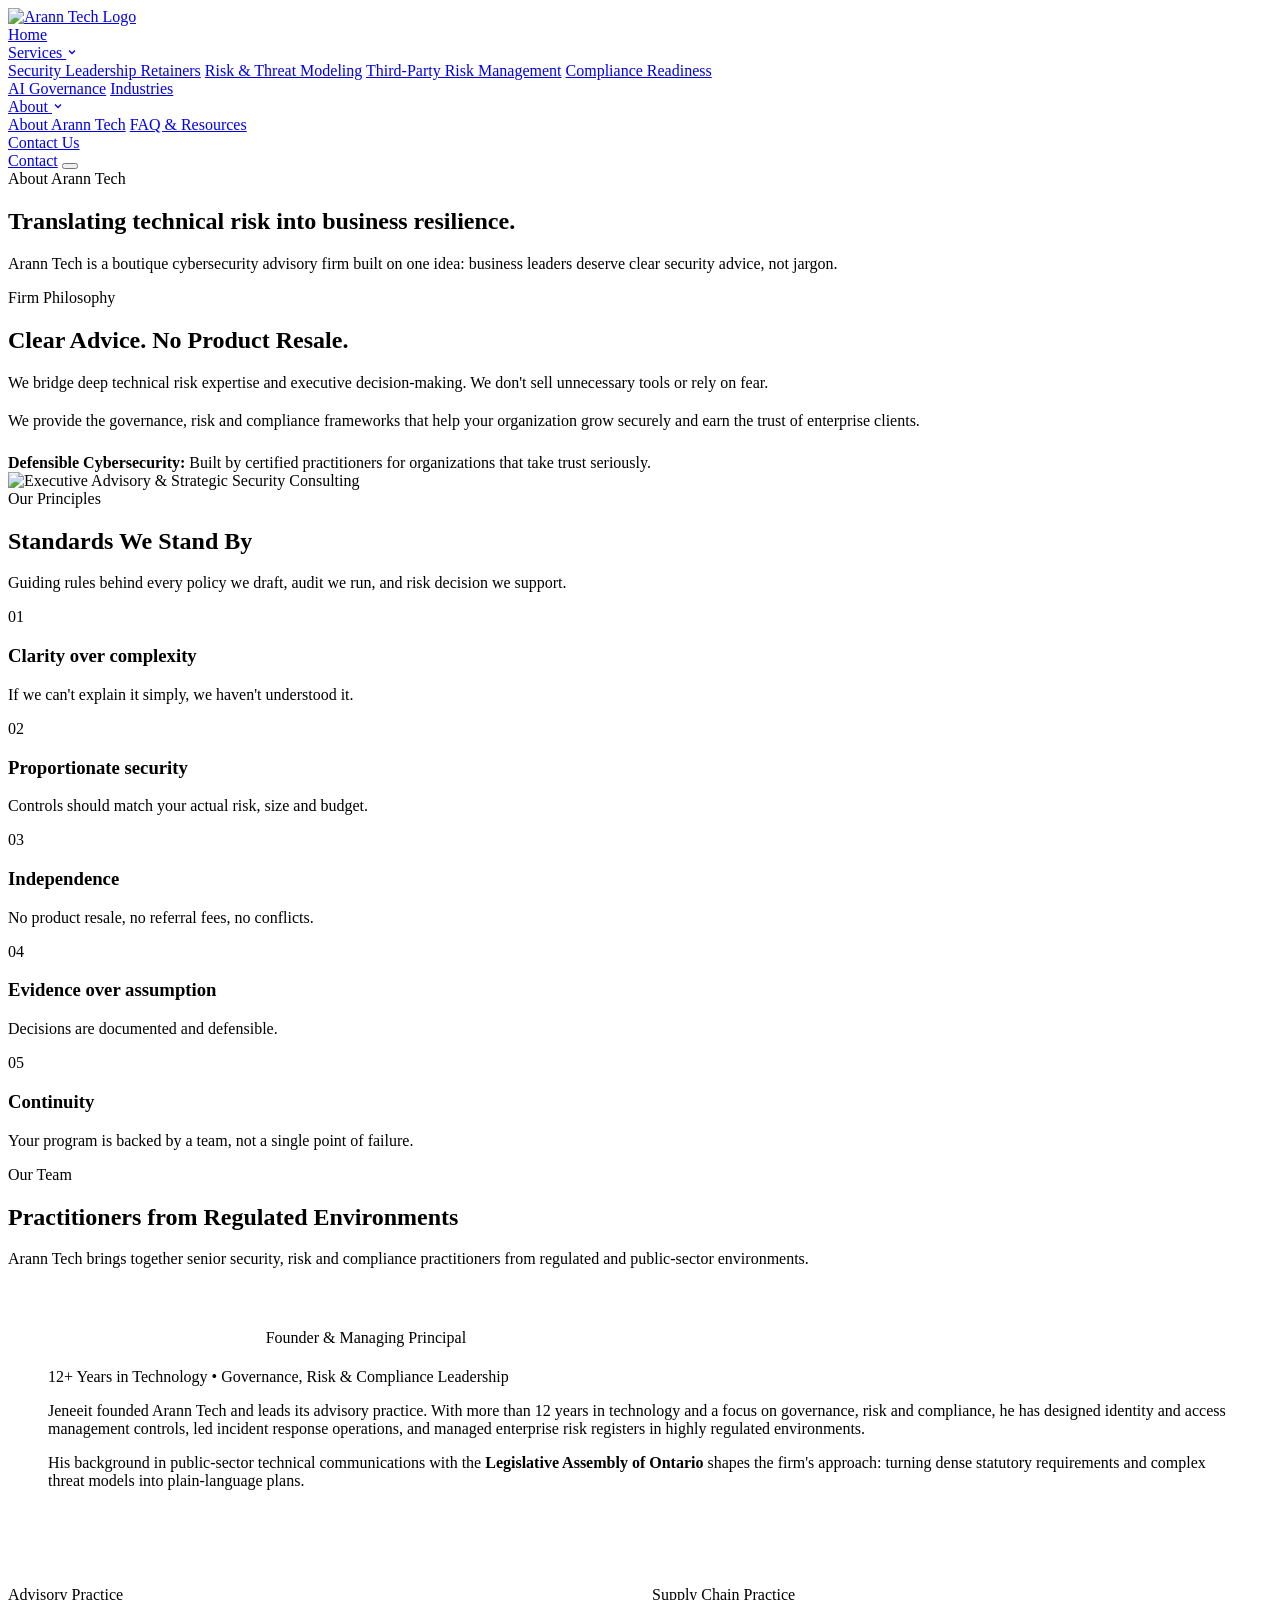
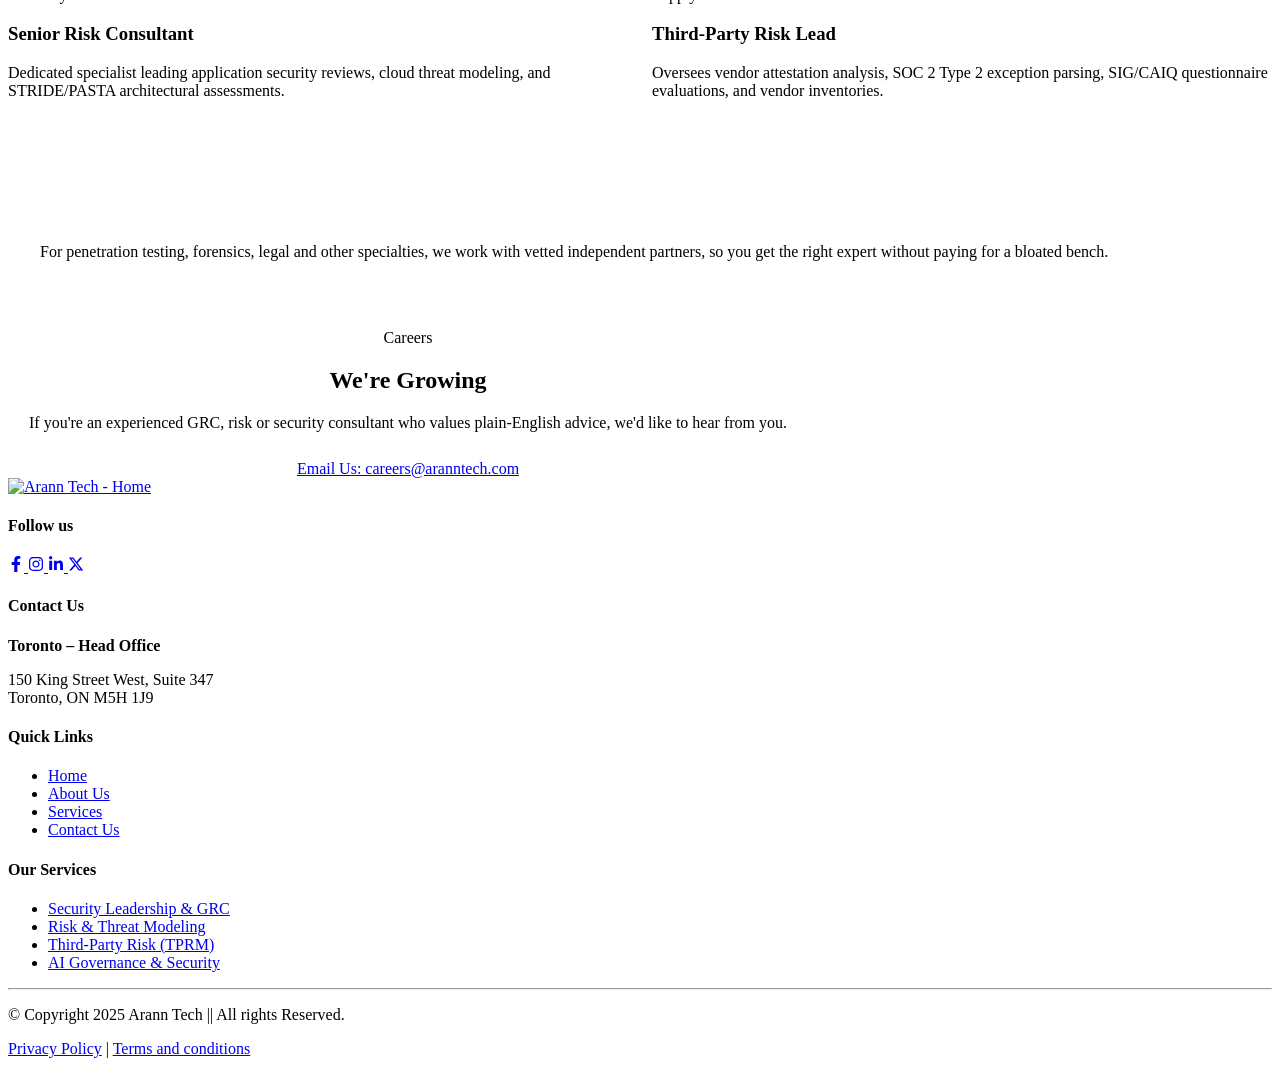
==== about.html @ fdf590a7 "new" ====
<!DOCTYPE html>
<html lang="en">
<head>
  <meta charset="UTF-8">
  <meta name="viewport" content="width=device-width, initial-scale=1.0">
  <title>About Arann Tech | Boutique Cybersecurity Advisory Firm in Ontario</title>
  <meta name="description" content="Translating technical risk into business resilience. Boutique cybersecurity advisory firm bridging deep technical risk expertise and executive decision-making.">
  <link rel="stylesheet" href="styles.css">
  <link rel="icon" type="image/png" href="assets/logo-head.png">
</head>
<body>

  <!-- Hero + Header Wrapper (home-bg.webp with seamless fade to white page body) -->
  <div class="hero-header-wrapper hero-about">
    <!-- Header Navigation (Original aranntech.com Authentic Styling) -->
    <!-- Header Navigation (Original aranntech.com Authentic Styling) -->
    <header class="site-header">
      <div class="container header-container">
        <a href="index.html" class="brand-logo" aria-label="Arann Tech Home">
          <img src="assets/logo-head.png" alt="Arann Tech Logo">
        </a>

        <!-- Navigation Menu with Original Authentic Style -->
        <nav class="nav-menu" id="navMenu">
          <a href="index.html" class="nav-link">Home</a>
          <div class="nav-item-dropdown">
            <a href="services.html" class="nav-link">
              Services
              <svg class="nav-chevron" width="12" height="12" viewBox="0 0 24 24" fill="none" stroke="currentColor" stroke-width="2.5"><polyline points="6 9 12 15 18 9"></polyline></svg>
            </a>
            <div class="dropdown-menu">
              <a href="services.html#retainers" class="dropdown-link">Security Leadership Retainers</a>
              <a href="services.html#threat-modeling" class="dropdown-link">Risk &amp; Threat Modeling</a>
              <a href="services.html#vendor-risk" class="dropdown-link">Third-Party Risk Management</a>
              <a href="services.html#compliance" class="dropdown-link">Compliance Readiness</a>
            </div>
          </div>
          <a href="ai-governance.html" class="nav-link">AI Governance</a>
          <a href="industries.html" class="nav-link">Industries</a>
          <div class="nav-item-dropdown">
            <a href="about.html" class="nav-link active">
              About
              <svg class="nav-chevron" width="12" height="12" viewBox="0 0 24 24" fill="none" stroke="currentColor" stroke-width="2.5"><polyline points="6 9 12 15 18 9"></polyline></svg>
            </a>
            <div class="dropdown-menu">
              <a href="about.html" class="dropdown-link">About Arann Tech</a>
              <a href="faq.html" class="dropdown-link">FAQ &amp; Resources</a>
            </div>
          </div>
          <a href="contact.html" class="nav-link nav-link-mobile-contact">Contact Us</a>
        </nav>

        <div class="header-actions">
          <a href="contact.html" class="btn btn-accent btn-sm header-cta-btn">Contact</a>
          <button class="mobile-toggle" id="mobileToggle" aria-label="Toggle navigation" aria-expanded="false">
            <span class="hamburger-bar bar-1"></span>
            <span class="hamburger-bar bar-2"></span>
            <span class="hamburger-bar bar-3"></span>
          </button>
        </div>
      </div>
    </header>

  <!-- Page Banner -->
  <section class="subpage-banner">
    <div class="container">
      <div class="hero-tag">About Arann Tech</div>
      <h1>Translating technical risk into business resilience.</h1>
      <p class="hero-lead">
        Arann Tech is a boutique cybersecurity advisory firm built on one idea: business leaders deserve clear security advice, not jargon.
      </p>
    </div>
  </section>
  </div>

  <!-- Mission Split with NEW IMAGE -->
  <section class="section">
    <div class="container">
      <div class="visual-split">
        <div>
          <div class="section-tag accent">Firm Philosophy</div>
          <h2>Clear Advice. No Product Resale.</h2>
          <p class="lead-text" style="margin-bottom: 20px;">
            We bridge deep technical risk expertise and executive decision-making. We don't sell unnecessary tools or rely on fear.
          </p>
          <p style="margin-bottom: 24px;">
            We provide the governance, risk and compliance frameworks that help your organization grow securely and earn the trust of enterprise clients.
          </p>

          <div class="highlight-box-navy">
            <strong>Defensible Cybersecurity:</strong> Built by certified practitioners for organizations that take trust seriously.
          </div>
        </div>

        <div class="visual-img-box">
          <img src="assets/about-advisory.jpg" alt="Executive Advisory & Strategic Security Consulting">
        </div>
      </div>
    </div>
  </section>

  <!-- Our Principles (from PDF) -->
  <section class="section section-alt">
    <div class="container">
      <div class="section-header">
        <div class="section-tag navy">Our Principles</div>
        <h2>Standards We Stand By</h2>
        <p class="lead-text">Guiding rules behind every policy we draft, audit we run, and risk decision we support.</p>
      </div>

      <div class="practice-grid">
        <div class="card-dark">
          <div class="pillar-num">01</div>
          <h3>Clarity over complexity</h3>
          <p>If we can't explain it simply, we haven't understood it.</p>
        </div>

        <div class="card-dark">
          <div class="pillar-num">02</div>
          <h3>Proportionate security</h3>
          <p>Controls should match your actual risk, size and budget.</p>
        </div>

        <div class="card-dark">
          <div class="pillar-num">03</div>
          <h3>Independence</h3>
          <p>No product resale, no referral fees, no conflicts.</p>
        </div>

        <div class="card-dark">
          <div class="pillar-num">04</div>
          <h3>Evidence over assumption</h3>
          <p>Decisions are documented and defensible.</p>
        </div>

        <div class="card-dark" style="grid-column: 1 / -1;">
          <div class="pillar-num">05</div>
          <h3>Continuity</h3>
          <p>Your program is backed by a team, not a single point of failure.</p>
        </div>
      </div>

 
    </div>
  </section>

  <!-- Our Team & Bench (from PDF) -->
  <section class="section">
    <div class="container">
      <div class="section-header">
        <div class="section-tag">Our Team</div>
        <h2>Practitioners from Regulated Environments</h2>
        <p class="lead-text">
          Arann Tech brings together senior security, risk and compliance practitioners from regulated and public-sector environments.
        </p>
      </div>

      <!-- Founder Profile Card -->
      <div class="card-dark accent-left" style="margin-bottom: 40px; padding: 40px;">
        <div style="display: flex; gap: 20px; align-items: center; margin-bottom: 12px; flex-wrap: wrap;">
          <h3 style="margin: 0; font-size: 1.55rem; color: #FFFFFF;">Jeneeit Jey, CISSP</h3>
          <span class="badge-tag accent">Founder &amp; Managing Principal</span>
        </div>
        <p style="color: var(--color-accent-pink); font-weight: 500; margin-bottom: 16px;">
          12+ Years in Technology &bull; Governance, Risk &amp; Compliance Leadership
        </p>
        <p style="margin-bottom: 16px;">
          Jeneeit founded Arann Tech and leads its advisory practice. With more than 12 years in technology and a focus on governance, risk and compliance, he has designed identity and access management controls, led incident response operations, and managed enterprise risk registers in highly regulated environments.
        </p>
        <p>
          His background in public-sector technical communications with the <strong>Legislative Assembly of Ontario</strong> shapes the firm's approach: turning dense statutory requirements and complex threat models into plain-language plans.
        </p>
      </div>

      <!-- Team Placeholders & Specialist Network (from PDF) -->
      <div style="display: grid; grid-template-columns: repeat(auto-fit, minmax(320px, 1fr)); gap: 24px; margin-bottom: 36px;">
        <div class="card-dark">
          <div class="section-tag" style="margin-bottom: 8px;">Advisory Practice</div>
          <h3>Senior Risk Consultant</h3>
          <p>Dedicated specialist leading application security reviews, cloud threat modeling, and STRIDE/PASTA architectural assessments.</p>
        </div>

        <div class="card-dark">
          <div class="section-tag" style="margin-bottom: 8px;">Supply Chain Practice</div>
          <h3>Third-Party Risk Lead</h3>
          <p>Oversees vendor attestation analysis, SOC 2 Type 2 exception parsing, SIG/CAIQ questionnaire evaluations, and vendor inventories.</p>
        </div>
      </div>

      <!-- Specialist Network Box (from PDF) -->
      <div class="card-dark" style="border: 1px dashed var(--color-accent); padding: 32px;">
        <h3 style="color: #FFFFFF; font-size: 1.25rem; margin-bottom: 10px;">Specialist network</h3>
        <p style="margin-bottom: 16px;">
          For penetration testing, forensics, legal and other specialties, we work with vetted independent partners, so you get the right expert without paying for a bloated bench.
        </p>
        <p style="font-size: 1.05rem; color: #FFFFFF; font-style: italic; border-left: 3px solid var(--color-accent); padding-left: 14px; margin: 0;">
          "Your security program shouldn't be a black box. It should help your business move forward."
        </p>
      </div>
    </div>
  </section>

  <!-- Careers (from PDF) -->
  <section class="section section-alt">
    <div class="container" style="text-align: center; max-width: 800px;">
      <div class="section-tag">Careers</div>
      <h2>We're Growing</h2>
      <p class="lead-text" style="margin-bottom: 28px;">
        If you're an experienced GRC, risk or security consultant who values plain-English advice, we'd like to hear from you.
      </p>
      <a href="mailto:careers@aranntech.com" class="btn btn-ghost btn-lg">
        <span>Email Us: careers@aranntech.com</span>
      </a>
    </div>
  </section>

      <!-- Global Footer (Authentic aranntech.com: #1E1E1E Dark Charcoal) -->
  <footer class="site-footer">
    <div class="container">
      <div class="footer-main-row">
        
        <!-- Col 1: Logo & Follow us with social icons -->
        <div class="footer-col-brand">
          <a href="index.html" class="footer-brand-logo">
            <img src="assets/logo-head.png" alt="Arann Tech - Home">
          </a>
          <div class="footer-follow-wrapper">
            <h4 class="footer-follow-heading">Follow us</h4>
            <div class="footer-social-icons">
              <a class="footer-social-btn" href="https://www.facebook.com/aranntech" target="_blank" rel="noopener noreferrer" aria-label="Facebook">
                <svg width="16" height="16" viewBox="0 0 320 512" fill="currentColor"><path d="M279.14 288l14.22-92.66h-88.91v-60.13c0-25.35 12.42-50.06 52.24-50.06h40.42V6.26S260.43 0 225.36 0c-73.22 0-121.08 44.38-121.08 124.72v70.62H22.89V288h81.39v224h100.17V288z"/></svg>
              </a>
              <a class="footer-social-btn btn-instagram" href="https://www.instagram.com/aranntech/" target="_blank" rel="noopener noreferrer" aria-label="Instagram">
                <svg width="16" height="16" viewBox="0 0 448 512" fill="currentColor"><path d="M224.1 141c-63.6 0-114.9 51.3-114.9 114.9s51.3 114.9 114.9 114.9S339 319.5 339 255.9 287.7 141 224.1 141zm0 189.6c-41.1 0-74.7-33.5-74.7-74.7s33.5-74.7 74.7-74.7 74.7 33.5 74.7 74.7-33.6 74.7-74.7 74.7zm146.4-194.3c0 14.9-12 26.8-26.8 26.8-14.9 0-26.8-12-26.8-26.8s12-26.8 26.8-26.8 26.8 12 26.8 26.8zm76.1 27.2c-1.7-35.9-9.9-67.7-36.2-93.9-26.2-26.2-58-34.4-93.9-36.2-37-2.1-147.9-2.1-184.9 0-35.8 1.7-67.6 9.9-93.9 36.1s-34.4 58-36.2 93.9c-2.1 37-2.1 147.9 0 184.9 1.7 35.9 9.9 67.7 36.2 93.9s58 34.4 93.9 36.2c37 2.1 147.9 2.1 184.9 0 35.9-1.7 67.7-9.9 93.9-36.2 26.2-26.2 34.4-58 36.2-93.9 2.1-37 2.1-147.8 0-184.8zM398.8 388c-7.8 19.6-22.9 34.7-42.6 42.6-29.5 11.7-99.5 9-132.1 9s-102.7 2.6-132.1-9c-19.6-7.8-34.7-22.9-42.6-42.6-11.7-29.5-9-99.5-9-132.1s-2.6-102.7 9-132.1c7.8-19.6 22.9-34.7 42.6-42.6 29.5-11.7 99.5-9 132.1-9s102.7-2.6 132.1 9c19.6 7.8 34.7 22.9 42.6 42.6 11.7 29.5 9 99.5 9 132.1s2.7 102.7-9 132.1z"/></svg>
              </a>
              <a class="footer-social-btn" href="http://linkedin.com/company/aranntech" target="_blank" rel="noopener noreferrer" aria-label="LinkedIn">
                <svg width="16" height="16" viewBox="0 0 448 512" fill="currentColor"><path d="M100.28 448H7.4V148.9h92.88zM53.79 108.1C24.09 108.1 0 83.5 0 53.8a53.79 53.79 0 0 1 107.58 0c0 29.7-24.1 54.3-53.79 54.3zM447.9 448h-92.68V302.4c0-34.7-.7-79.2-48.29-79.2-48.29 0-55.69 37.7-55.69 76.7V448h-92.78V148.9h89.08v40.8h1.3c12.4-23.5 42.69-48.3 87.88-48.3 94 0 111.28 61.9 111.28 142.3V448z"/></svg>
              </a>
              <a class="footer-social-btn" href="https://x.com/aranntech" target="_blank" rel="noopener noreferrer" aria-label="X (Twitter)">
                <svg width="16" height="16" viewBox="0 0 512 512" fill="currentColor"><path d="M389.2 48h70.6L305.6 224.2 487 464H345L233.7 318.6 106.5 464H35.8L200.7 275.5 26.8 48H172.4L272.9 180.9 389.2 48zM364.4 421.8h39.1L151.1 88h-42L364.4 421.8z"/></svg>
              </a>
            </div>
          </div>
        </div>

        <!-- Col 2: Contact Us (Office) -->
        <div class="footer-col-contact">
          <h4 class="footer-col-title">Contact Us</h4>
          <div class="footer-col-content">
            <p><strong>Toronto – Head Office</strong></p>
            <p>150 King Street West, Suite 347<br>Toronto, ON M5H 1J9</p>
            <!-- <p class="footer-office-phone" style="margin-top: 14px;">
              <strong>Phone</strong><br>
              <a href="tel:18772726601">1-877-272-6601</a>
            </p> -->
          </div>
        </div>

        <!-- Col 3: Quick Links -->
        <div class="footer-col-links">
          <h4 class="footer-col-title">Quick Links</h4>
          <ul class="footer-link-list">
            <li><a href="index.html">Home</a></li>
            <li><a href="about.html">About Us</a></li>
            <li><a href="services.html">Services</a></li>
            <li><a href="contact.html">Contact Us</a></li>
          </ul>
        </div>

        <!-- Col 4: Our Services -->
        <div class="footer-col-services">
          <h4 class="footer-col-title">Our Services</h4>
          <ul class="footer-link-list">
            <li><a href="services.html#retainers">Security Leadership &amp; GRC</a></li>
            <li><a href="services.html#threat-modeling">Risk &amp; Threat Modeling</a></li>
            <li><a href="services.html#vendor-risk">Third-Party Risk (TPRM)</a></li>
            <li><a href="ai-governance.html">AI Governance &amp; Security</a></li>
          </ul>
        </div>

      </div>

      <!-- Divider Line -->
      <hr class="footer-divider-line">

      <!-- Bottom Copyright & Legal Links -->
      <div class="footer-bottom-row">
        <div class="footer-copyright-text">
          <p>&copy; Copyright 2025 Arann Tech || All rights Reserved.</p>
        </div>
        <div class="footer-legal-links">
          <a href="contact.html">Privacy Policy</a>
          <span class="footer-legal-sep">|</span>
          <a href="contact.html">Terms and conditions</a>
        </div>
      </div>
    </div>
  </footer>

  <script src="script.js"></script>
</body>
</html>
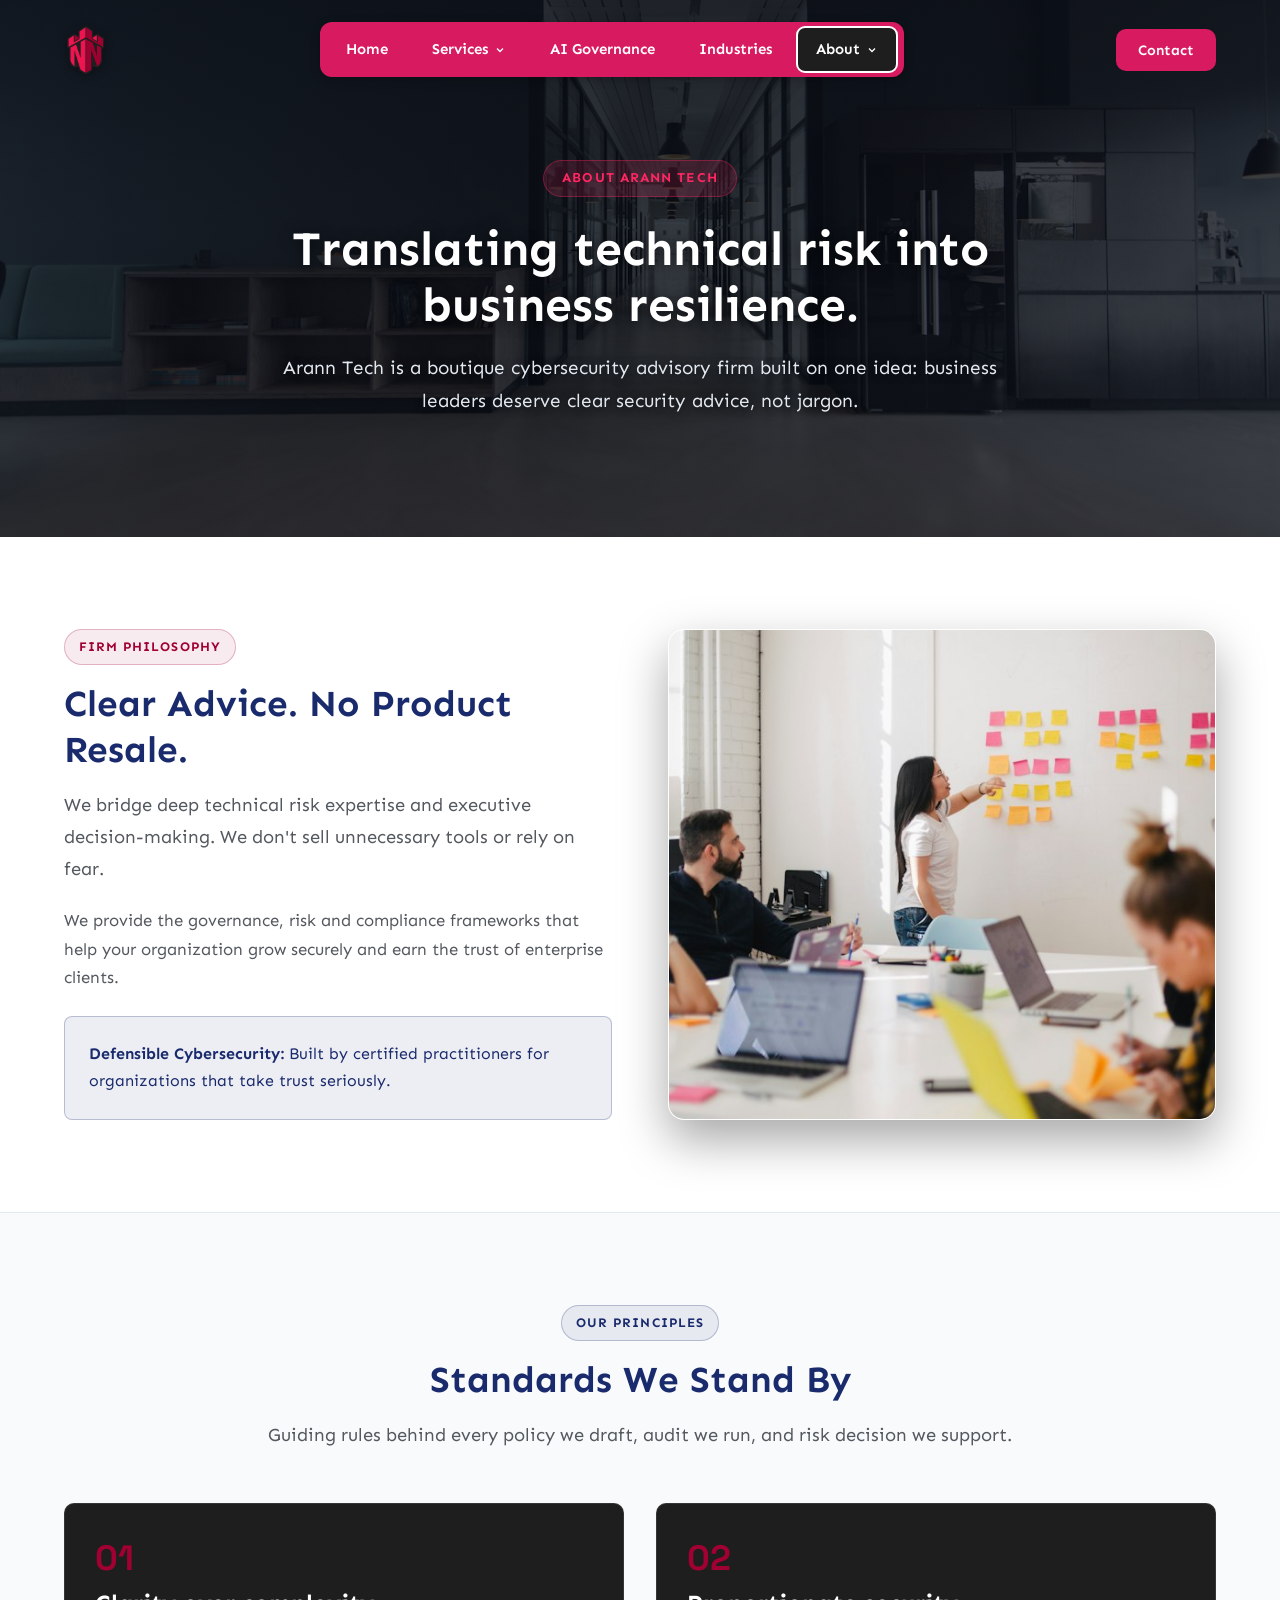
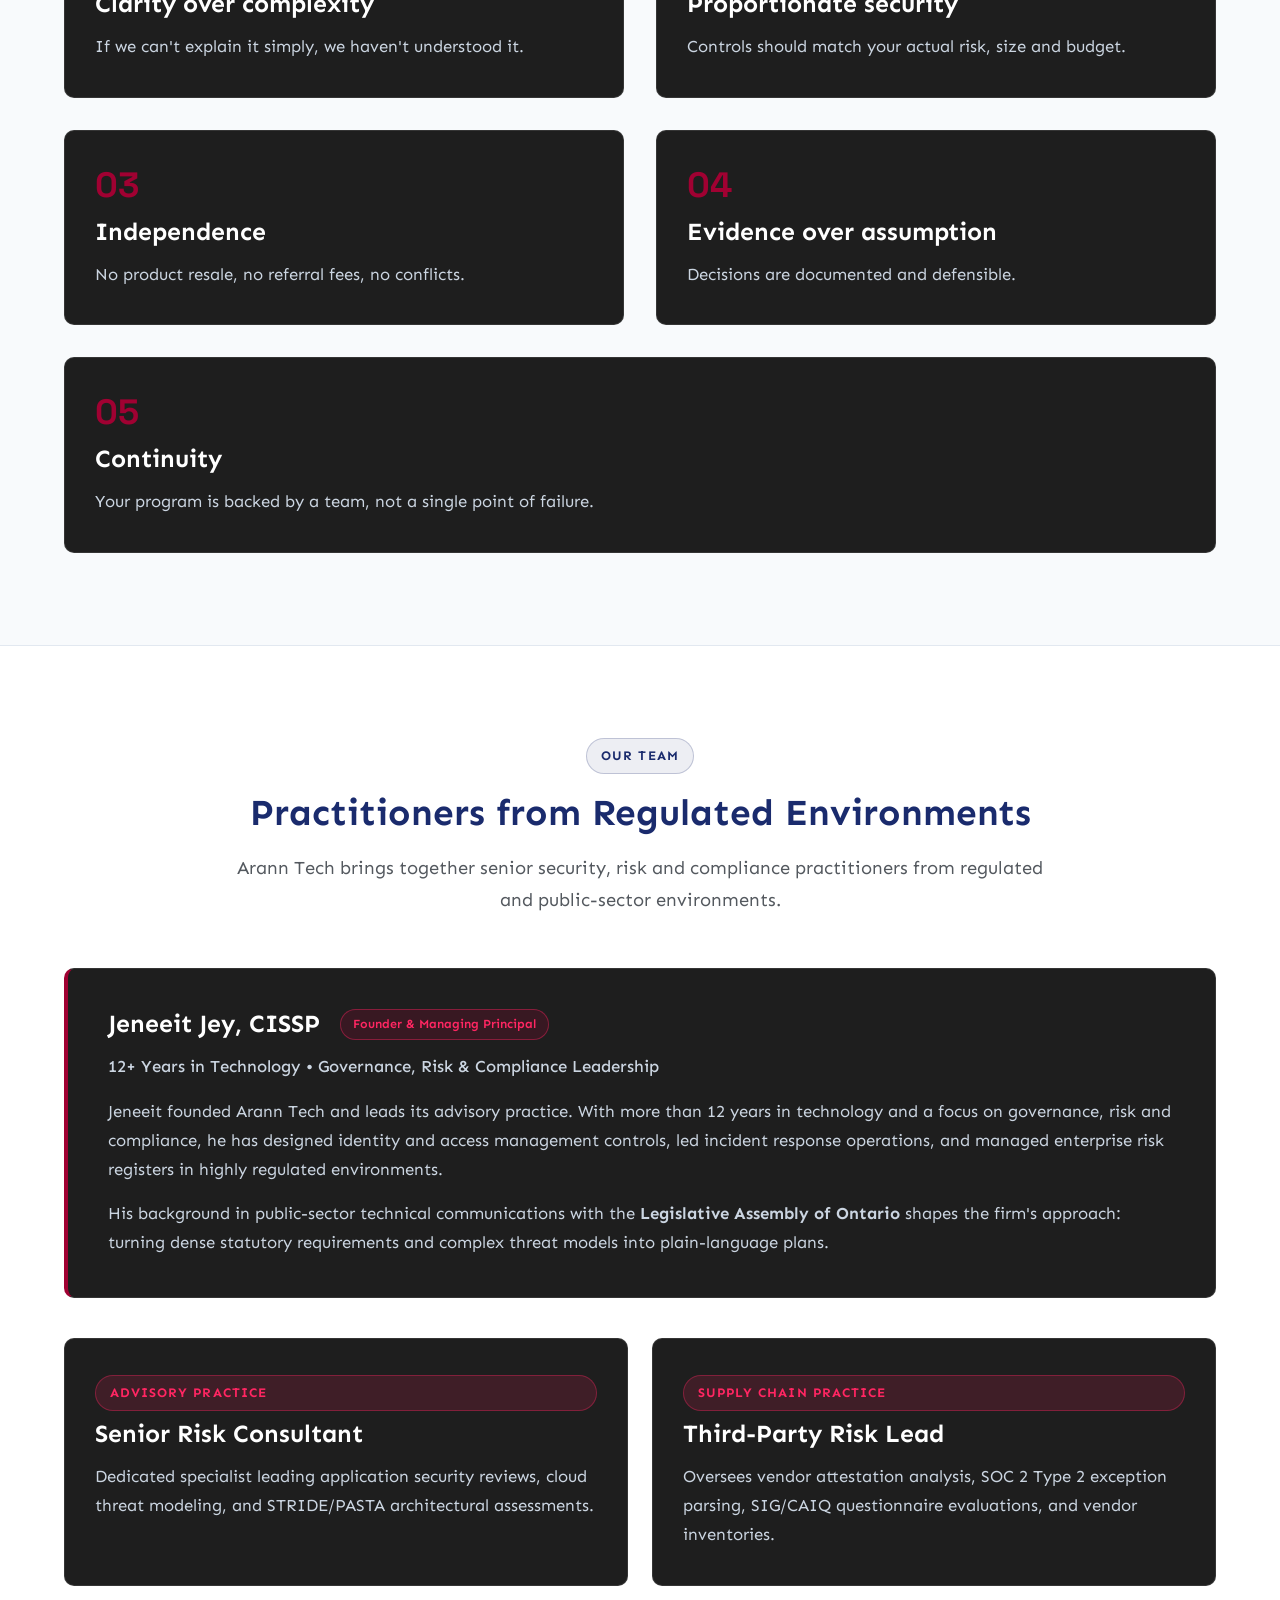
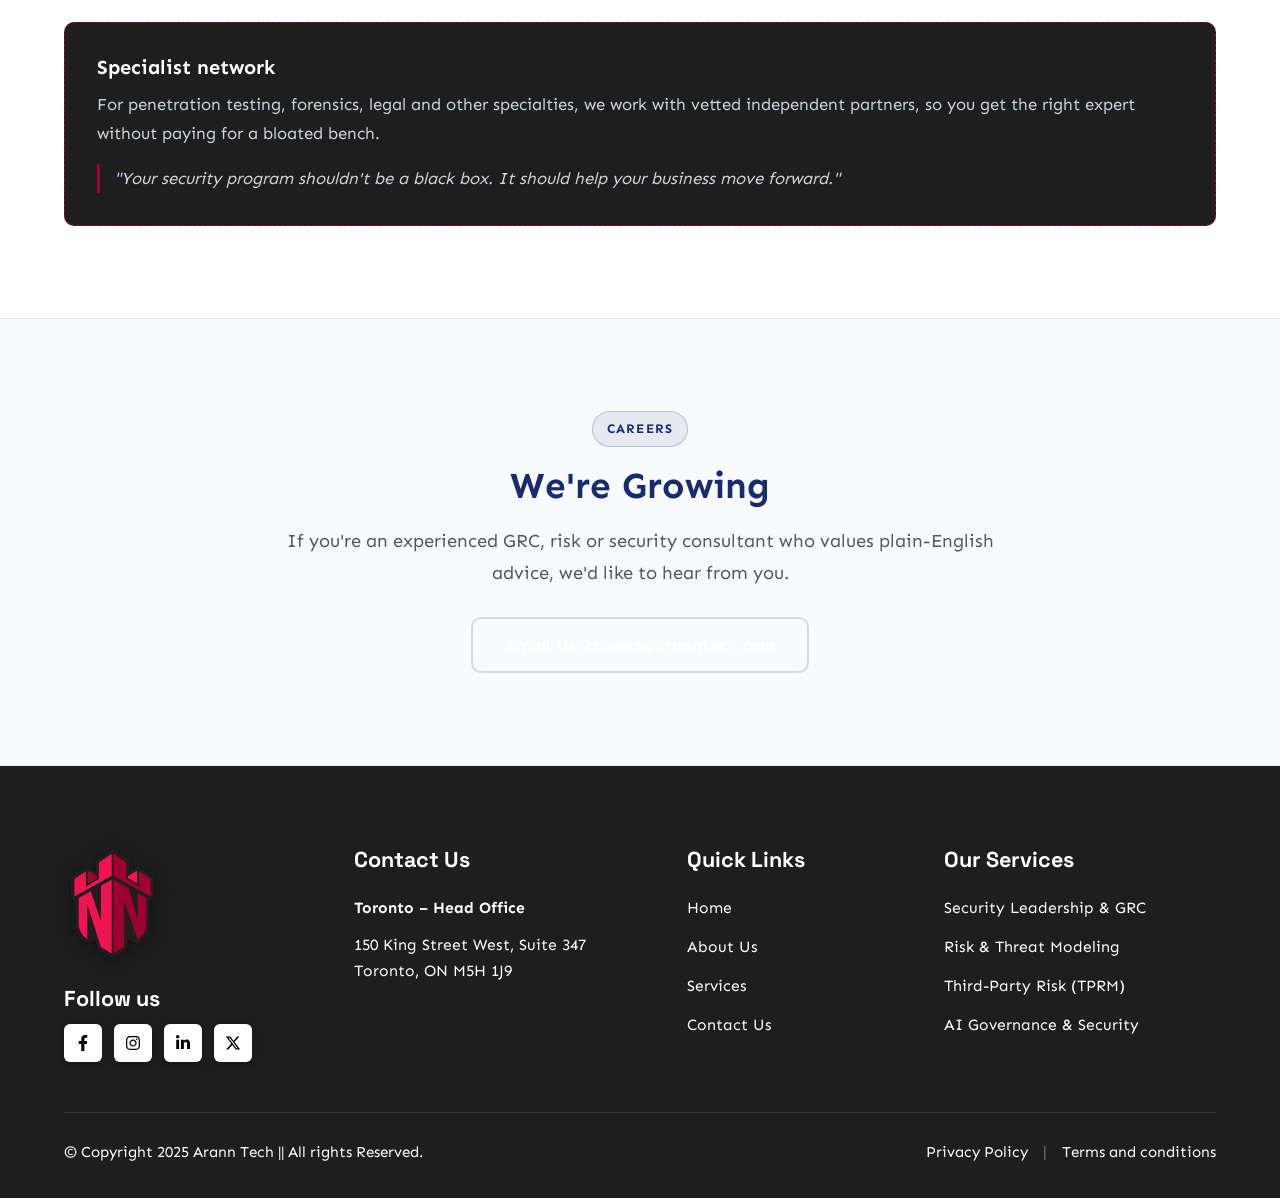
==== commit dd35ad37: "version 1" ====
--- a/about.html
+++ b/about.html
@@ -6,18 +6,18 @@
   <title>About Arann Tech | Boutique Cybersecurity Advisory Firm in Ontario</title>
   <meta name="description" content="Translating technical risk into business resilience. Boutique cybersecurity advisory firm bridging deep technical risk expertise and executive decision-making.">
   <link rel="stylesheet" href="styles.css">
-  <link rel="icon" type="image/png" href="assets/logo-head.png">
+  <link rel="icon" type="image/png" href="logo-head.png">
 </head>
 <body>
 
-  <!-- Hero + Header Wrapper (home-bg.webp with seamless fade to white page body) -->
+  <!-- Hero + Header Wrapper -->
   <div class="hero-header-wrapper hero-about">
     <!-- Header Navigation (Original aranntech.com Authentic Styling) -->
     <!-- Header Navigation (Original aranntech.com Authentic Styling) -->
     <header class="site-header">
       <div class="container header-container">
         <a href="index.html" class="brand-logo" aria-label="Arann Tech Home">
-          <img src="assets/logo-head.png" alt="Arann Tech Logo">
+          <img src="logo-head.png" alt="Arann Tech Logo">
         </a>
 
         <!-- Navigation Menu with Original Authentic Style -->
@@ -93,7 +93,7 @@
         </div>
 
         <div class="visual-img-box">
-          <img src="assets/about-advisory.jpg" alt="Executive Advisory & Strategic Security Consulting">
+          <img src="about-advisory.jpg" alt="Executive Advisory & Strategic Security Consulting">
         </div>
       </div>
     </div>
@@ -222,7 +222,7 @@
         <!-- Col 1: Logo & Follow us with social icons -->
         <div class="footer-col-brand">
           <a href="index.html" class="footer-brand-logo">
-            <img src="assets/logo-head.png" alt="Arann Tech - Home">
+            <img src="logo-head.png" alt="Arann Tech - Home">
           </a>
           <div class="footer-follow-wrapper">
             <h4 class="footer-follow-heading">Follow us</h4>
--- a/styles.css
+++ b/styles.css
@@ -0,0 +1,2151 @@
+/* ==========================================================================
+   ARANN TECH - Boutique Cybersecurity Advisory Firm
+   Exact Design Tokens from aranntech.com:
+   --font-family: 'Sen', sans-serif (Original Brand Font)
+   --bg: #FFFFFF (White Clean Surface) & #1E1E1E (Dark Charcoal Sections/Cards)
+   --title: #1A2B6D (Signature Navy Blue on light) & #FFFFFF (on dark)
+   --para: #54595F / #7A7A7A (on light) & #cbd5e1 / #FFFFFF (on dark)
+   --button: #A00132 (Crimson) with #FFFFFF text & 10px border-radius
+   --secondary-btn: transparent with #D9D9D9 / #1A2B6D border
+   --accent-pink: #FF2662 (Tag & Link Accent)
+   ========================================================================== */
+
+@import url('https://fonts.googleapis.com/css2?family=Sen:wght@400;500;600;700;800&family=Space+Grotesk:wght@500;600;700&display=swap');
+
+:root {
+  /* Font Family from aranntech.com */
+  --font-family: 'Sen', sans-serif;
+  --font-heading: 'Sen', sans-serif;
+  --font-body: 'Sen', sans-serif;
+
+  /* Exact Colors from aranntech.com */
+  --color-primary: #1A2B6D;          /* Signature Navy Blue on Light Surfaces */
+  --color-secondary: #54595F;        /* Secondary Muted Charcoal Body */
+  --color-text-light: #54595F;       /* Para Text on Light */
+  --color-text-muted: #7A7A7A;       /* Caption / Muted Text */
+  --color-text-dark: #cbd5e1;        /* Para Text on Dark */
+  --color-accent: #A00132;           /* Signature Crimson Button */
+  --color-accent-hover: #C0023E;     /* Hover Accent */
+  --color-accent-pink: #FF2662;      /* Tag & Link Highlight */
+  
+  /* Background Colors from aranntech.com */
+  --bg-page: #FFFFFF;                /* Clean White Page Background */
+  --bg-light-alt: #F8FAFC;           /* Off-White / Light Grey Section */
+  --bg-dark: #1E1E1E;                /* Dominant Dark Charcoal */
+  --bg-dark-card: #252525;           /* Card Dark Charcoal */
+  --bg-dark-surface: #141721;        /* Deep Cyber Surface */
+  
+  /* Borders */
+  --border-light: #E2E8F0;
+  --border-light-subtle: #F1F5F9;
+  --border-dark: rgba(255, 255, 255, 0.1);
+  --border-btn-ghost: #D9D9D9;
+  
+  /* Dimensions & Radii */
+  --container-max-width: 1200px;
+  --header-height: 84px;
+  --radius-btn: 10px;                /* Exact aranntech.com button radius */
+  --radius-card: 10px;               /* Exact aranntech.com card radius */
+  --radius-full: 9999px;
+  
+  /* Transitions */
+  --transition: all 0.25s ease;
+}
+
+/* ==========================================================================
+   Base & Reset (Clean White Background Default & Sen Font)
+   ========================================================================== */
+*, *::before, *::after {
+  box-sizing: border-box;
+  margin: 0;
+  padding: 0;
+}
+
+html {
+  scroll-behavior: smooth;
+  font-size: 16px;
+  background-color: var(--bg-page);
+  font-family: var(--font-family);
+}
+
+body {
+  font-family: var(--font-family);
+  color: var(--color-secondary);
+  background-color: var(--bg-page);
+  line-height: 1.68;
+  -webkit-font-smoothing: antialiased;
+  -moz-osx-font-smoothing: grayscale;
+  overflow-x: hidden;
+}
+
+a {
+  color: inherit;
+  text-decoration: none;
+  transition: var(--transition);
+}
+
+img {
+  max-width: 100%;
+  height: auto;
+  display: block;
+}
+
+ul, ol {
+  list-style: none;
+}
+
+button, input, select, textarea {
+  font-family: var(--font-family);
+  font-size: inherit;
+}
+
+.container {
+  width: 100%;
+  max-width: var(--container-max-width);
+  margin-left: auto;
+  margin-right: auto;
+  padding-left: 24px;
+  padding-right: 24px;
+}
+
+/* ==========================================================================
+   Typography Rules on Light Surfaces (Outside the Box: Signature Navy #1A2B6D)
+   ========================================================================== */
+h1, h2, h3, h4, h5, h6 {
+  font-family: var(--font-heading);
+  color: var(--color-primary); /* Signature Navy Blue on light */
+  font-weight: 700;
+  line-height: 1.25;
+}
+
+h1 {
+  font-size: clamp(2.3rem, 4.2vw, 3.2rem);
+  font-weight: 700;
+  line-height: 1.18;
+}
+
+h2 {
+  font-size: clamp(1.8rem, 3vw, 2.3rem);
+  margin-bottom: 16px;
+}
+
+h3 {
+  font-size: clamp(1.3rem, 2vw, 1.55rem);
+  margin-bottom: 12px;
+}
+
+h4 {
+  font-size: 1.15rem;
+  margin-bottom: 8px;
+}
+
+p {
+  color: var(--color-secondary); /* #54595F Slate Charcoal on light */
+  font-size: 1.05rem;
+  line-height: 1.72;
+}
+
+.lead-text {
+  font-size: 1.15rem;
+  font-weight: 400;
+  color: var(--color-secondary);
+  line-height: 1.75;
+}
+
+.text-accent {
+  color: var(--color-accent) !important;
+}
+
+.text-pink {
+  color: var(--color-accent-pink) !important;
+}
+
+.text-navy {
+  color: var(--color-primary) !important;
+}
+
+.text-muted {
+  color: var(--color-text-muted) !important;
+}
+
+/* Section Tags (Outside the Box) */
+.section-tag {
+  display: inline-flex;
+  align-items: center;
+  gap: 8px;
+  background: rgba(26, 43, 109, 0.08);
+  color: var(--color-primary);
+  font-family: var(--font-heading);
+  font-size: 0.82rem;
+  font-weight: 700;
+  text-transform: uppercase;
+  letter-spacing: 0.08em;
+  padding: 6px 14px;
+  border-radius: var(--radius-full);
+  margin-bottom: 16px;
+  border: 1px solid rgba(26, 43, 109, 0.22);
+}
+
+.section-tag.navy {
+  background: rgba(26, 43, 109, 0.08);
+  color: var(--color-primary);
+  border-color: rgba(26, 43, 109, 0.25);
+}
+
+.section-tag.accent {
+  background: rgba(160, 1, 50, 0.08);
+  color: var(--color-accent);
+  border-color: rgba(160, 1, 50, 0.25);
+}
+
+.section-header {
+  text-align: center;
+  max-width: 820px;
+  margin: 0 auto 52px auto;
+}
+
+.section-header.left {
+  text-align: left;
+  margin-left: 0;
+}
+
+/* ==========================================================================
+   STRICT CONTRAST RULES: Inside Dark/Black Boxes (#1E1E1E / Dark Charcoal)
+   All Text and Headings MUST be Pure White (#FFFFFF) or Crisp Light (#CBD5E1)
+   NEVER use Navy Blue inside black boxes!
+   ========================================================================== */
+.card-dark,
+.practice-card-new,
+.cta-banner-dark,
+.hero-header-wrapper,
+.hero-section,
+.subpage-banner,
+.site-footer,
+.credential-bar,
+.section-dark {
+  color: #CBD5E1;
+}
+
+.card-dark h1, .card-dark h2, .card-dark h3, .card-dark h4, .card-dark h5, .card-dark h6,
+.practice-card-new h1, .practice-card-new h2, .practice-card-new h3, .practice-card-new h4,
+.cta-banner-dark h1, .cta-banner-dark h2, .cta-banner-dark h3, .cta-banner-dark h4,
+.hero-header-wrapper h1, .hero-header-wrapper h2, .hero-header-wrapper h3, .hero-header-wrapper h4,
+.hero-section h1, .hero-section h2, .hero-section h3, .hero-section h4,
+.subpage-banner h1, .subpage-banner h2, .subpage-banner h3, .subpage-banner h4,
+.site-footer h1, .site-footer h2, .site-footer h3, .site-footer h4,
+.credential-bar h1, .credential-bar h2, .credential-bar h3,
+.section-dark h1, .section-dark h2, .section-dark h3, .section-dark h4 {
+  color: #FFFFFF !important;
+}
+
+.card-dark p,
+.practice-card-new p,
+.cta-banner-dark p,
+.hero-header-wrapper p,
+.hero-section p,
+.subpage-banner p,
+.site-footer p,
+.credential-bar p,
+.section-dark p {
+  color: #CBD5E1 !important;
+}
+
+.card-dark .lead-text,
+.hero-header-wrapper .hero-lead,
+.hero-section .hero-lead,
+.subpage-banner .hero-lead {
+  color: #E2E8F0 !important;
+}
+
+/* Form Labels Inside Dark Cards MUST be White */
+.card-dark label,
+.card-dark .form-label,
+.section-dark label,
+.section-dark .form-label {
+  color: #FFFFFF !important;
+  font-weight: 600;
+  font-size: 0.94rem;
+  margin-bottom: 8px;
+  display: block;
+}
+
+/* Form Inputs Inside Dark Cards MUST be Crisp White background with Black Text */
+.card-dark input,
+.card-dark select,
+.card-dark textarea,
+.card-dark .form-input,
+.card-dark .form-control {
+  background-color: #FFFFFF !important;
+  color: #1E1E1E !important;
+  border: 1px solid #CBD5E1 !important;
+  font-family: var(--font-family) !important;
+  font-size: 0.96rem !important;
+}
+
+.card-dark input::placeholder,
+.card-dark textarea::placeholder {
+  color: #94A3B8 !important;
+}
+
+.card-dark input:focus,
+.card-dark select:focus,
+.card-dark textarea:focus,
+.card-dark .form-input:focus,
+.card-dark .form-control:focus {
+  border-color: var(--color-accent) !important;
+  box-shadow: 0 0 0 3px rgba(160, 1, 50, 0.25) !important;
+  outline: none;
+}
+
+/* Section Tags Inside Dark Cards */
+.card-dark .section-tag,
+.hero-section .hero-tag,
+.subpage-banner .hero-tag {
+  background: rgba(255, 38, 98, 0.15) !important;
+  color: #FF2662 !important;
+  border: 1px solid rgba(255, 38, 98, 0.35) !important;
+}
+
+/* Highlight Boxes Inside Dark Cards */
+.card-dark .highlight-box-navy,
+.card-dark .highlight-box-accent {
+  background: rgba(255, 255, 255, 0.06) !important;
+  border: 1px solid rgba(255, 255, 255, 0.16) !important;
+  color: #E2E8F0 !important;
+}
+
+.card-dark .highlight-box-navy strong,
+.card-dark .highlight-box-accent strong {
+  color: #FFFFFF !important;
+}
+
+/* ==========================================================================
+   Buttons (Exact aranntech.com specs: #A00132, 10px radius)
+   ========================================================================== */
+.btn {
+  display: inline-flex;
+  align-items: center;
+  justify-content: center;
+  gap: 10px;
+  font-family: var(--font-heading);
+  font-weight: 600;
+  font-size: 1rem;
+  padding: 14px 28px;
+  border-radius: var(--radius-btn);
+  cursor: pointer;
+  border: 2px solid transparent;
+  transition: var(--transition);
+  white-space: nowrap;
+  text-align: center;
+  line-height: normal;
+}
+
+.btn-accent {
+  background-color: var(--color-accent);
+  color: #FFFFFF !important;
+  border-color: var(--color-accent);
+}
+
+.btn-accent:hover {
+  background-color: var(--color-accent-hover);
+  border-color: var(--color-accent-hover);
+  transform: translateY(-2px);
+  box-shadow: 0 8px 24px rgba(160, 1, 50, 0.35);
+}
+
+.btn-ghost, .btn-ghost-white {
+  background-color: transparent;
+  color: #FFFFFF !important;
+  border: 2px solid var(--border-btn-ghost);
+}
+
+.btn-ghost:hover, .btn-ghost-white:hover {
+  background-color: #FFFFFF;
+  color: var(--color-primary) !important;
+  border-color: #FFFFFF;
+  transform: translateY(-2px);
+}
+
+.btn-ghost-navy {
+  background-color: transparent;
+  color: var(--color-primary) !important;
+  border: 2px solid var(--color-primary);
+}
+
+.btn-ghost-navy:hover {
+  background-color: var(--color-primary);
+  color: #FFFFFF !important;
+  transform: translateY(-2px);
+}
+
+.btn-sm {
+  padding: 10px 20px;
+  font-size: 0.9rem;
+}
+
+.btn-lg {
+  padding: 16px 32px;
+  font-size: 1.05rem;
+}
+
+/* ==========================================================================
+   Hero + Header Shared Wrapper & Authentic Original Navigation
+   ========================================================================== */
+
+/* Shared Hero + Header Wrapper: clean, professional, page-specific background */
+.hero-header-wrapper {
+  position: relative;
+  background-color: #0b0e14;
+  background-position: center center;
+  background-size: cover;
+  background-repeat: no-repeat;
+  overflow: visible;
+}
+
+/* Page-specific high-resolution hero background images matching page content */
+.hero-header-wrapper.hero-home {
+  background-image: url('hero-home.jpg');
+}
+.hero-header-wrapper.hero-services {
+  background-image: url('hero-services.jpg');
+}
+.hero-header-wrapper.hero-ai {
+  background-image: url('hero-ai.jpg');
+}
+.hero-header-wrapper.hero-industries {
+  background-image: url('hero-industries.jpg');
+}
+.hero-header-wrapper.hero-about {
+  background-image: url('hero-about.jpg');
+}
+.hero-header-wrapper.hero-faq {
+  background-image: url('hero-faq.jpg');
+}
+.hero-header-wrapper.hero-contact {
+  background-image: url('hero-contact.jpg');
+}
+
+/* Clean, dark, corporate overlay without colored glow blotches */
+.hero-header-wrapper::before {
+  content: '';
+  position: absolute;
+  inset: 0;
+  background: linear-gradient(to bottom, rgba(10, 14, 22, 0.84) 0%, rgba(10, 14, 22, 0.74) 100%);
+  pointer-events: none;
+  z-index: 1;
+}
+
+/* Bottom Blender Mask: Clean crisp dissolve into white (#FFFFFF) without milky glow */
+/* Clean, crisp intersection into white page body - ZERO glowing or foggy overlay */
+.hero-header-wrapper::after {
+  display: none;
+}
+
+/* Floating Header (Absolute over hero; Fixed on scroll; NO bottom border line) */
+.site-header {
+  position: fixed;
+  top: 0;
+  left: 0;
+  width: 100%;
+  z-index: 1000;
+  background: transparent;
+  padding: 22px 0;
+  transition: transform 0.35s cubic-bezier(0.16, 1, 0.3, 1), background-color 0.3s ease, padding 0.3s ease, box-shadow 0.3s ease;
+  border-bottom: none !important;
+  will-change: transform;
+}
+
+.site-header.is-sticky {
+  background: rgba(14, 17, 26, 0.95);
+  backdrop-filter: blur(16px);
+  -webkit-backdrop-filter: blur(16px);
+  padding: 12px 0;
+  border-bottom: none !important;
+  box-shadow: 0 4px 20px rgba(0, 0, 0, 0.35);
+}
+
+.site-header.header-hidden {
+  transform: translateY(-100%);
+}
+
+.header-container {
+  display: flex;
+  align-items: center;
+  justify-content: space-between;
+  gap: 20px;
+}
+
+.brand-logo {
+  display: flex;
+  align-items: center;
+  flex-shrink: 0;
+  text-decoration: none;
+}
+
+/* Brand logo: Clean, sharp, NO halo/white glow */
+.brand-logo img {
+  height: 52px;
+  width: auto;
+  object-fit: contain;
+  filter: drop-shadow(0 2px 5px rgba(0, 0, 0, 0.35));
+  transition: transform 0.22s ease;
+}
+
+.brand-logo:hover img {
+  transform: scale(1.05);
+}
+
+/* Navigation Bar (Authentic aranntech.com Signature Crimson Pill Bar) */
+.nav-menu {
+  display: flex;
+  align-items: center;
+  background-color: #D81B60; /* Authentic signature crimson/magenta */
+  border-radius: 12px;
+  padding: 4px 6px;
+  gap: 4px;
+  box-shadow: 0 2px 10px rgba(0, 0, 0, 0.25);
+}
+
+.nav-link {
+  font-family: var(--font-heading); /* 'Sen', sans-serif */
+  font-size: 0.94rem;
+  font-weight: 600;
+  color: #FFFFFF !important;
+  background-color: #D81B60;
+  padding: 9px 18px;
+  border-radius: 9px;
+  border: 2px solid transparent;
+  transition: all 0.2s ease-in-out;
+  white-space: nowrap;
+  text-decoration: none;
+  display: inline-flex;
+  align-items: center;
+  gap: 6px;
+  box-sizing: border-box;
+}
+
+/* Authentic Hover & Active Pill State: #1E1E1E Dark background + #FFFFFF crisp border */
+.nav-link:hover,
+.nav-link.active,
+.nav-item-dropdown:hover > .nav-link,
+.nav-item-dropdown.is-open > .nav-link {
+  background-color: #1E1E1E !important;
+  border: 2px solid #FFFFFF !important;
+  color: #FFFFFF !important;
+  border-radius: 9px !important;
+}
+
+/* Dropdown Chevron */
+.nav-chevron {
+  transition: transform 0.22s ease;
+  display: inline-block;
+  vertical-align: middle;
+}
+
+.nav-item-dropdown:hover .nav-chevron,
+.nav-item-dropdown.is-open .nav-chevron {
+  transform: rotate(180deg);
+}
+
+/* Dropdown Menu (Services) - Fixed hover gap and active states */
+.nav-item-dropdown {
+  position: relative;
+  display: inline-flex;
+  align-items: center;
+}
+
+.dropdown-menu {
+  display: none;
+  position: absolute;
+  top: 100%;
+  left: 0;
+  background-color: #1E1E1E;
+  border: 1px solid rgba(255, 255, 255, 0.18);
+  border-radius: 10px;
+  padding: 8px;
+  min-width: 280px;
+  box-shadow: 0 16px 40px rgba(0, 0, 0, 0.7);
+  z-index: 1200;
+}
+
+/* Invisible hover bridge ensuring smooth cursor transit without mouseleave */
+.dropdown-menu::before {
+  content: '';
+  position: absolute;
+  top: -12px;
+  left: 0;
+  right: 0;
+  height: 12px;
+}
+
+.nav-item-dropdown:hover .dropdown-menu,
+.nav-item-dropdown.is-open .dropdown-menu {
+  display: block;
+  animation: fadeInMenu 0.18s ease-out;
+}
+
+@keyframes fadeInMenu {
+  from {
+    opacity: 0;
+    transform: translateY(4px);
+  }
+  to {
+    opacity: 1;
+    transform: translateY(0);
+  }
+}
+
+.dropdown-link {
+  display: block;
+  padding: 10px 16px;
+  color: #FFFFFF !important;
+  font-size: 0.92rem;
+  font-family: var(--font-heading);
+  font-weight: 500;
+  border-radius: 7px;
+  transition: all 0.2s ease;
+  border-bottom: 1px solid rgba(255, 255, 255, 0.08);
+  text-decoration: none;
+}
+
+.dropdown-link:last-child {
+  border-bottom: none;
+}
+
+.dropdown-link:hover {
+  background-color: #D81B60 !important;
+  color: #FFFFFF !important;
+  padding-left: 20px;
+}
+
+/* Header Action CTA Button */
+.header-actions {
+  display: flex;
+  align-items: center;
+  gap: 16px;
+  flex-shrink: 0;
+}
+
+.header-cta-btn {
+  background-color: #D81B60 !important;
+  color: #FFFFFF !important;
+  border: 2px solid transparent !important;
+  border-radius: 10px !important;
+  font-weight: 600;
+  font-family: var(--font-heading);
+  padding: 10px 20px;
+  transition: all 0.2s ease;
+  box-shadow: none;
+}
+
+.header-cta-btn:hover {
+  background-color: #1E1E1E !important;
+  border-color: #FFFFFF !important;
+  color: #FFFFFF !important;
+}
+
+/* Mobile Nav Toggle Button (Sleek 44px Frosted Button) */
+.mobile-toggle {
+  display: none;
+  width: 44px;
+  height: 44px;
+  background: rgba(255, 255, 255, 0.08);
+  border: 1px solid rgba(255, 255, 255, 0.16);
+  border-radius: 8px;
+  cursor: pointer;
+  padding: 0;
+  color: #FFFFFF;
+  flex-direction: column;
+  align-items: center;
+  justify-content: center;
+  gap: 5px;
+  transition: all 0.25s ease;
+  position: relative;
+  z-index: 1001;
+}
+
+.mobile-toggle:hover,
+.mobile-toggle:focus-visible {
+  background: rgba(255, 255, 255, 0.15);
+  border-color: #D81B60;
+  outline: none;
+}
+
+.hamburger-bar {
+  display: block;
+  width: 20px;
+  height: 2px;
+  background-color: #FFFFFF;
+  border-radius: 2px;
+  transition: transform 0.28s cubic-bezier(0.4, 0, 0.2, 1), opacity 0.2s ease;
+  transform-origin: center;
+}
+
+/* Animated Transform to 'X' When Menu is Open */
+.mobile-toggle.is-active .bar-1 {
+  transform: translateY(7px) rotate(45deg);
+}
+
+.mobile-toggle.is-active .bar-2 {
+  opacity: 0;
+  transform: scaleX(0);
+}
+
+.mobile-toggle.is-active .bar-3 {
+  transform: translateY(-7px) rotate(-45deg);
+}
+
+/* Mobile-only CTA Link inside .nav-menu drawer */
+.nav-link-mobile-contact {
+  display: none;
+}
+
+/* ==========================================================================
+   Hero Section (Centered Layout like aranntech.com)
+   ========================================================================== */
+.hero-section {
+  position: relative;
+  z-index: 3;
+  background: transparent;
+  color: #FFFFFF;
+  padding: 170px 0 120px 0;
+}
+
+.hero-container-centered {
+  max-width: 920px;
+  margin: 0 auto;
+  text-align: center;
+  display: flex;
+  flex-direction: column;
+  align-items: center;
+  position: relative;
+  z-index: 3;
+}
+
+.hero-tag {
+  display: inline-flex;
+  align-items: center;
+  gap: 8px;
+  background: rgba(255, 38, 98, 0.15);
+  color: #FF2662;
+  font-family: var(--font-heading);
+  font-size: 0.85rem;
+  font-weight: 700;
+  text-transform: uppercase;
+  letter-spacing: 0.08em;
+  padding: 6px 18px;
+  border-radius: var(--radius-full);
+  margin-bottom: 24px;
+  border: 1px solid rgba(255, 38, 98, 0.4);
+}
+
+.hero-title {
+  font-family: var(--font-heading);
+  font-size: clamp(34px, 5.2vw, 54px);
+  font-weight: 700;
+  line-height: 1.18;
+  color: #FFFFFF !important;
+  margin-bottom: 22px;
+  max-width: 880px;
+  text-shadow: 0 2px 16px rgba(0, 0, 0, 0.7);
+}
+
+.hero-lead {
+  font-family: var(--font-heading);
+  font-size: clamp(16px, 1.8vw, 19px);
+  font-weight: 400;
+  line-height: 1.75;
+  color: #E2E8F0 !important;
+  max-width: 800px;
+  margin: 0 auto 36px auto;
+  text-shadow: 0 1px 10px rgba(0, 0, 0, 0.6);
+}
+
+.hero-actions {
+  display: flex;
+  align-items: center;
+  justify-content: center;
+  gap: 20px;
+  flex-wrap: wrap;
+  margin-bottom: 40px;
+}
+
+/* Single Unified Borderless Trust Row */
+.hero-trust-single {
+  display: inline-flex;
+  align-items: center;
+  justify-content: center;
+  flex-wrap: wrap;
+  gap: 16px 20px;
+  margin-top: 12px;
+  padding: 8px 0;
+  border: none !important;
+  background: transparent !important;
+  box-shadow: none !important;
+  width: 100%;
+}
+
+.trust-single-item {
+  display: inline-flex;
+  align-items: center;
+  gap: 8px;
+  font-size: 0.95rem;
+  font-weight: 600;
+  color: #E2E8F0;
+  border: none !important;
+  background: transparent !important;
+  padding: 0 !important;
+  box-shadow: none !important;
+}
+
+.trust-single-item svg {
+  color: #FF2662;
+  flex-shrink: 0;
+}
+
+.trust-bullet {
+  color: rgba(255, 255, 255, 0.45);
+  font-size: 1.1rem;
+  user-select: none;
+}
+
+/* ==========================================================================
+   Subpage Centered Banner
+   ========================================================================== */
+.subpage-banner {
+  position: relative;
+  z-index: 3;
+  background: transparent;
+  color: #FFFFFF;
+  padding: 160px 0 96px 0;
+  text-align: center;
+}
+
+.subpage-banner .container {
+  max-width: 880px;
+  margin: 0 auto;
+  display: flex;
+  flex-direction: column;
+  align-items: center;
+  position: relative;
+  z-index: 3;
+}
+
+.subpage-banner h1 {
+  color: #FFFFFF !important;
+  font-size: clamp(30px, 4.4vw, 48px);
+  margin-bottom: 18px;
+  text-shadow: 0 2px 14px rgba(0, 0, 0, 0.6);
+}
+
+.subpage-banner p, .subpage-banner .hero-lead {
+  color: #E2E8F0 !important;
+  font-size: 1.18rem;
+  line-height: 1.72;
+  max-width: 780px;
+  margin: 0 auto 24px auto;
+  text-shadow: 0 1px 8px rgba(0, 0, 0, 0.5);
+}
+
+/* Subpage Credential Ribbon inside hero wrapper */
+.hero-header-wrapper .credential-bar {
+  background: rgba(14, 17, 26, 0.75);
+  border-top: 1px solid rgba(255, 255, 255, 0.12);
+  border-bottom: 1px solid rgba(255, 255, 255, 0.12);
+  backdrop-filter: blur(8px);
+  margin-top: 20px;
+  margin-bottom: 30px;
+  padding: 24px 0;
+  position: relative;
+  z-index: 3;
+}
+
+/* ==========================================================================
+   Credential Ribbon (Services & Trust)
+   ========================================================================== */
+.credential-bar {
+  background-color: var(--bg-dark);
+  border-bottom: 1px solid rgba(255, 255, 255, 0.08);
+  padding: 22px 0;
+}
+
+.credential-grid {
+  display: grid;
+  grid-template-columns: repeat(4, 1fr);
+  gap: 20px;
+}
+
+.credential-item {
+  display: flex;
+  align-items: center;
+  justify-content: center;
+  gap: 10px;
+  color: #FFFFFF;
+  font-family: var(--font-heading);
+  font-size: 0.94rem;
+  font-weight: 500;
+}
+
+.credential-item svg {
+  color: var(--color-accent-pink);
+  flex-shrink: 0;
+}
+
+/* ==========================================================================
+   Page Sections & Rhythm (Clean White & Slate)
+   ========================================================================== */
+.section {
+  padding: 92px 0;
+  background-color: var(--bg-page);
+}
+
+.section-alt {
+  padding: 92px 0;
+  background-color: var(--bg-light-alt);
+  border-top: 1px solid var(--border-light);
+  border-bottom: 1px solid var(--border-light);
+}
+
+.section-dark {
+  padding: 92px 0;
+  background-color: var(--bg-dark);
+  color: var(--color-text-dark);
+}
+
+/* Grid Layouts */
+.grid-2col {
+  display: grid;
+  grid-template-columns: 1fr 1fr;
+  gap: 40px;
+  align-items: stretch;
+}
+
+.grid-2col.align-center {
+  align-items: center;
+}
+
+.grid-3col {
+  display: grid;
+  grid-template-columns: repeat(auto-fit, minmax(300px, 1fr));
+  gap: 30px;
+}
+
+/* Split Visual Content Sections */
+.visual-split {
+  display: grid;
+  grid-template-columns: 1fr 1fr;
+  gap: 56px;
+  align-items: stretch;
+}
+
+.visual-split.reverse {
+  grid-template-columns: 1fr 1fr;
+}
+
+.visual-split.reverse > div:first-child {
+  order: 2;
+}
+
+.visual-split.reverse > div:last-child {
+  order: 1;
+}
+
+.visual-img-box {
+  position: relative;
+  border-radius: 16px;
+  overflow: hidden;
+  box-shadow: 0 20px 48px rgba(0, 0, 0, 0.35);
+  border: 1px solid rgba(255, 255, 255, 0.12);
+  height: 100%;
+  min-height: 480px;
+  display: flex;
+}
+
+.visual-img-box img {
+  width: 100%;
+  height: 100%;
+  min-height: 100%;
+  max-height: none;
+  display: block;
+  object-fit: cover;
+  object-position: center;
+  transition: transform 0.5s cubic-bezier(0.16, 1, 0.3, 1);
+}
+
+.visual-img-box:hover img {
+  transform: scale(1.03);
+}
+
+.tags-wrapper {
+  display: flex;
+  flex-wrap: wrap;
+  gap: 8px;
+  margin-top: 14px;
+}
+
+.badge-tag {
+  display: inline-block;
+  font-size: 0.78rem;
+  font-family: var(--font-heading);
+  font-weight: 600;
+  padding: 4px 12px;
+  border-radius: var(--radius-full);
+  background-color: rgba(255, 255, 255, 0.08);
+  color: #cbd5e1;
+  border: 1px solid rgba(255, 255, 255, 0.12);
+}
+
+.badge-tag.accent {
+  background-color: rgba(160, 1, 50, 0.2);
+  color: var(--color-accent-pink);
+  border-color: rgba(255, 38, 98, 0.4);
+}
+
+/* Light Card Style (Outside the box on White background) */
+.card-light {
+  background-color: #FFFFFF;
+  border: 1px solid var(--border-light);
+  border-radius: var(--radius-card);
+  padding: 36px 30px;
+  transition: var(--transition);
+  box-shadow: 0 4px 16px rgba(0, 0, 0, 0.03);
+  display: flex;
+  flex-direction: column;
+}
+
+.card-light h3, .card-light h4 {
+  color: var(--color-primary); /* Navy Blue outside */
+}
+
+.card-light p {
+  color: var(--color-secondary); /* Slate Charcoal outside */
+}
+
+.card-light:hover {
+  transform: translateY(-4px);
+  box-shadow: 0 12px 28px rgba(0, 0, 0, 0.08);
+  border-color: rgba(160, 1, 50, 0.3);
+}
+
+.card-light.accent-top {
+  border-top: 4px solid var(--color-accent);
+}
+
+.card-light.navy-top {
+  border-top: 4px solid var(--color-primary);
+}
+
+/* Dark Card Style (Black Box) */
+.card-dark {
+  background-color: var(--bg-dark);
+  border: 1px solid var(--border-dark);
+  border-radius: var(--radius-card);
+  padding: 36px 30px;
+  color: #CBD5E1;
+  transition: var(--transition);
+  display: flex;
+  flex-direction: column;
+}
+
+.card-dark:hover {
+  transform: translateY(-4px);
+  border-color: var(--color-accent);
+  box-shadow: 0 16px 36px rgba(0, 0, 0, 0.4);
+}
+
+.card-dark.accent-left {
+  border-left: 4px solid var(--color-accent);
+}
+
+.card-dark.navy-left {
+  border-left: 4px solid var(--color-primary);
+}
+
+/* Highlight Boxes Outside vs Inside */
+.highlight-box-accent {
+  background-color: rgba(160, 1, 50, 0.08);
+  border: 1px solid rgba(160, 1, 50, 0.25);
+  border-radius: 8px;
+  padding: 24px;
+  margin-top: 20px;
+  color: var(--color-secondary);
+}
+
+.highlight-box-accent h3, .highlight-box-accent h4 {
+  color: var(--color-accent);
+  margin-bottom: 8px;
+}
+
+.highlight-box-navy {
+  background-color: rgba(26, 43, 109, 0.08);
+  border: 1px solid rgba(26, 43, 109, 0.25);
+  border-radius: 8px;
+  padding: 24px;
+  margin-top: 20px;
+  color: var(--color-primary);
+}
+
+.highlight-box-navy strong {
+  color: var(--color-primary);
+}
+
+/* ==========================================================================
+   Practice Cards (Sleek Modern Cybersecurity Studio Design)
+   ========================================================================== */
+.practice-grid {
+  display: grid;
+  grid-template-columns: repeat(2, 1fr);
+  gap: 32px;
+}
+
+.practice-card-new {
+  background: #1C1C1C !important;
+  background-color: #1C1C1C !important;
+  border: 1px solid rgba(255, 255, 255, 0.12);
+  border-radius: 16px;
+  overflow: hidden;
+  display: flex;
+  flex-direction: column;
+  transition: transform 0.35s cubic-bezier(0.16, 1, 0.3, 1), border-color 0.35s ease, box-shadow 0.35s ease;
+  box-shadow: 0 8px 24px rgba(0, 0, 0, 0.35);
+  height: 100%;
+  position: relative;
+}
+
+.practice-card-new:hover {
+  transform: translateY(-6px);
+  border-color: #FF2662;
+  box-shadow: 0 20px 48px -10px rgba(255, 38, 98, 0.28), 0 0 0 1px rgba(255, 38, 98, 0.35);
+}
+
+.practice-card-img {
+  width: 100%;
+  height: 220px;
+  position: relative;
+  overflow: hidden;
+  background-color: #1C1C1C;
+}
+
+.practice-card-img img {
+  width: 100%;
+  height: 100%;
+  object-fit: cover;
+  transition: transform 0.65s cubic-bezier(0.16, 1, 0.3, 1);
+}
+
+.practice-card-new:hover .practice-card-img img {
+  transform: scale(1.05);
+}
+
+/* Seamless blend from visual into #1C1C1C neutral dark card body (NO blue) */
+.practice-card-img::after {
+  content: '';
+  position: absolute;
+  bottom: 0;
+  left: 0;
+  width: 100%;
+  height: 80px;
+  background: linear-gradient(180deg, rgba(28, 28, 28, 0) 0%, #1C1C1C 100%);
+  pointer-events: none;
+}
+
+.practice-card-body {
+  padding: 24px 30px 30px 30px;
+  display: flex;
+  flex-direction: column;
+  flex-grow: 1;
+  background-color: #1C1C1C;
+}
+
+.practice-micro-tag {
+  display: inline-block;
+  font-family: var(--font-heading);
+  font-size: 0.76rem;
+  font-weight: 700;
+  color: #FF2662;
+  letter-spacing: 0.12em;
+  text-transform: uppercase;
+  margin-bottom: 8px;
+}
+
+.practice-card-body h3 {
+  color: #FFFFFF !important;
+  font-family: var(--font-heading);
+  font-size: 1.38rem;
+  font-weight: 700;
+  line-height: 1.35;
+  margin-bottom: 12px;
+}
+
+.practice-card-body p {
+  color: #CBD5E1 !important;
+  font-size: 0.95rem;
+  line-height: 1.65;
+  margin-bottom: 22px;
+  flex-grow: 1;
+}
+
+/* Modern Translucent Feature Chips */
+.practice-deliverables {
+  margin-top: auto;
+  margin-bottom: 24px;
+  padding: 16px 0 0 0;
+  border-top: 1px solid rgba(255, 255, 255, 0.08);
+  display: flex;
+  flex-direction: column;
+  gap: 10px;
+  list-style: none;
+}
+
+.practice-deliverables li {
+  display: flex;
+  align-items: center;
+  gap: 12px;
+  background: rgba(255, 255, 255, 0.035);
+  border: 1px solid rgba(255, 255, 255, 0.07);
+  border-radius: 8px;
+  padding: 10px 14px;
+  font-size: 0.88rem;
+  color: #E2E8F0;
+  transition: all 0.25s ease;
+}
+
+.practice-card-new:hover .practice-deliverables li {
+  background: rgba(255, 255, 255, 0.055);
+  border-color: rgba(255, 255, 255, 0.12);
+}
+
+.practice-deliverables li svg {
+  color: #FF2662;
+  flex-shrink: 0;
+}
+
+.card-action-row {
+  display: flex;
+  align-items: center;
+}
+
+.btn-card {
+  width: 100%;
+  justify-content: center;
+  padding: 13px 20px;
+  font-size: 0.94rem;
+  font-weight: 600;
+  border-radius: 9px;
+  display: inline-flex;
+  align-items: center;
+  gap: 8px;
+  background-color: #A00132;
+  color: #FFFFFF !important;
+  border: 2px solid transparent;
+  transition: all 0.25s ease;
+  text-decoration: none;
+}
+
+.btn-card:hover {
+  background-color: #D81B60;
+  border-color: #FF2662;
+  box-shadow: 0 4px 16px rgba(255, 38, 98, 0.35);
+}
+
+.btn-card:hover .btn-arrow {
+  transform: translateX(4px);
+}
+
+.btn-arrow {
+  display: inline-block;
+  transition: transform 0.2s ease;
+}
+
+/* ==========================================================================
+   Visual Spotlight / Split Sections
+   ========================================================================== */
+.split-image-wrapper {
+  position: relative;
+  border-radius: var(--radius-card);
+  overflow: hidden;
+  box-shadow: 0 16px 36px rgba(0, 0, 0, 0.12);
+  border: 1px solid var(--border-light);
+}
+
+.split-image-wrapper img {
+  width: 100%;
+  height: 100%;
+ 
+  object-fit: cover;
+  display: block;
+}
+
+.checklist-box {
+  margin-top: 24px;
+  display: flex;
+  flex-direction: column;
+  gap: 12px;
+}
+
+.checklist-item {
+  display: flex;
+  align-items: flex-start;
+  gap: 12px;
+  color: var(--color-secondary);
+}
+
+.checklist-item svg {
+  color: var(--color-accent);
+  flex-shrink: 0;
+  margin-top: 3px;
+}
+
+
+/* ==========================================================================
+   Why Arann Tech - Clean On-Theme 5-Pillar Structured Layout
+   ========================================================================== */
+.why-grid-top {
+  display: grid;
+  grid-template-columns: repeat(2, 1fr);
+  gap: 24px;
+  margin-bottom: 24px;
+}
+
+.why-grid-bottom {
+  display: grid;
+  grid-template-columns: repeat(3, 1fr);
+  gap: 24px;
+}
+
+.why-pillar-box {
+  background: #FFFFFF;
+  border: 1px solid var(--border-light);
+  border-radius: 12px;
+  padding: 30px 26px;
+  display: flex;
+  flex-direction: column;
+  transition: all 0.25s cubic-bezier(0.4, 0, 0.2, 1);
+  box-shadow: 0 2px 10px rgba(0, 0, 0, 0.03);
+  position: relative;
+}
+
+.why-pillar-box:hover {
+  transform: translateY(-4px);
+  border-color: rgba(160, 1, 50, 0.4);
+  box-shadow: 0 12px 28px rgba(0, 0, 0, 0.06);
+}
+
+.why-pillar-header {
+  display: flex;
+  align-items: center;
+  gap: 14px;
+  margin-bottom: 12px;
+}
+
+.why-pillar-box .step-num {
+  background: rgba(160, 1, 50, 0.08);
+  color: #A00132;
+  font-family: var(--font-heading);
+  font-size: 0.95rem;
+  font-weight: 800;
+  width: 40px;
+  height: 40px;
+  border-radius: 8px;
+  display: flex;
+  align-items: center;
+  justify-content: center;
+  flex-shrink: 0;
+}
+
+.why-pillar-box h3 {
+  color: #1A2B6D !important;
+  font-family: var(--font-heading);
+  font-size: 1.25rem;
+  font-weight: 700;
+  margin: 0;
+}
+
+.why-pillar-box p {
+  color: #54595F !important;
+  font-size: 0.96rem;
+  line-height: 1.62;
+  margin: 0;
+}
+
+/* Sector Card Icon Styles in Who We Serve */
+.card-light .sector-icon {
+  width: 44px;
+  height: 44px;
+  border-radius: 10px;
+  background: rgba(26, 43, 109, 0.08);
+  color: #1A2B6D;
+  display: flex;
+  align-items: center;
+  justify-content: center;
+  margin-bottom: 16px;
+}
+
+/* ==========================================================================
+   Process Steps & 5 Pillars (Why Arann Tech)
+   ========================================================================== */
+.principles-grid {
+  display: grid;
+  grid-template-columns: repeat(5, 1fr);
+  gap: 20px;
+}
+
+.process-grid {
+  display: grid;
+  grid-template-columns: repeat(auto-fit, minmax(220px, 1fr));
+  gap: 24px;
+}
+
+.process-card, .pillar-item, .principle-card {
+  background-color: #FFFFFF;
+  border: 1px solid var(--border-light);
+  border-radius: var(--radius-card);
+  padding: 30px 22px;
+  position: relative;
+  transition: var(--transition);
+  box-shadow: 0 4px 15px rgba(0, 0, 0, 0.03);
+  display: flex;
+  flex-direction: column;
+}
+
+.process-card h3, .pillar-item h3, .principle-card h3 {
+  color: var(--color-primary); /* Navy Blue outside */
+}
+
+.process-card p, .pillar-item p, .principle-card p {
+  color: var(--color-secondary); /* Slate Charcoal outside */
+}
+
+.process-card:hover, .pillar-item:hover, .principle-card:hover {
+  transform: translateY(-4px);
+  box-shadow: 0 12px 28px rgba(0, 0, 0, 0.06);
+  border-color: var(--color-accent);
+}
+
+.step-num, .pillar-num {
+  font-family: 'Space Grotesk', var(--font-heading);
+  font-size: 2.2rem;
+  font-weight: 700;
+  color: var(--color-accent);
+  line-height: 1;
+  margin-bottom: 14px;
+}
+
+/* Step items in sidebars / lists */
+.step-item {
+  display: flex;
+  align-items: flex-start;
+  gap: 16px;
+  margin-bottom: 20px;
+}
+
+.step-item:last-child {
+  margin-bottom: 0;
+}
+
+.step-item .step-num {
+  width: 36px;
+  height: 36px;
+  border-radius: 50%;
+  background: rgba(160, 1, 50, 0.2);
+  color: var(--color-accent-pink);
+  display: flex;
+  align-items: center;
+  justify-content: center;
+  font-size: 1.05rem;
+  font-weight: 700;
+  flex-shrink: 0;
+  margin-bottom: 0;
+}
+
+/* ==========================================================================
+   Comparison Table (Services Matrix)
+   ========================================================================== */
+.table-responsive, .table-wrapper {
+  width: 100%;
+  overflow-x: auto;
+  -webkit-overflow-scrolling: touch;
+  background-color: #FFFFFF;
+  border-radius: var(--radius-card);
+  border: 1px solid var(--border-light);
+  box-shadow: 0 4px 16px rgba(0, 0, 0, 0.04);
+  margin: 20px 0;
+}
+
+.comparison-table, .custom-table {
+  width: 100%;
+  border-collapse: collapse;
+  min-width: 620px;
+}
+
+.comparison-table th, .custom-table th {
+  background-color: var(--color-primary);
+  color: #FFFFFF;
+  padding: 16px 20px;
+  text-align: left;
+  font-family: var(--font-heading);
+  font-size: 0.96rem;
+  font-weight: 600;
+}
+
+.comparison-table td, .custom-table td {
+  padding: 16px 20px;
+  border-bottom: 1px solid var(--border-light);
+  color: var(--color-secondary);
+  font-size: 0.96rem;
+}
+
+.comparison-table tr:last-child td, .custom-table tr:last-child td {
+  border-bottom: none;
+}
+
+.comparison-table tr:hover td, .custom-table tr:hover td {
+  background-color: #F8FAFC;
+}
+
+/* ==========================================================================
+   FAQ Accordions
+   ========================================================================== */
+.faq-list {
+  max-width: 860px;
+  margin: 0 auto;
+  display: flex;
+  flex-direction: column;
+  gap: 16px;
+}
+
+.faq-item, .faq-card {
+  background-color: #FFFFFF;
+  border: 1px solid var(--border-light);
+  border-radius: var(--radius-card);
+  overflow: hidden;
+  box-shadow: 0 2px 8px rgba(0, 0, 0, 0.03);
+  transition: var(--transition);
+}
+
+.faq-item:hover, .faq-card:hover {
+  border-color: rgba(160, 1, 50, 0.3);
+}
+
+.faq-question, .faq-btn {
+  width: 100%;
+  padding: 22px 24px;
+  background: none;
+  border: none;
+  text-align: left;
+  display: flex;
+  justify-content: space-between;
+  align-items: center;
+  cursor: pointer;
+  font-family: var(--font-heading);
+  font-size: 1.12rem;
+  font-weight: 700;
+  color: var(--color-primary);
+  gap: 16px;
+}
+
+.faq-arrow {
+  width: 20px;
+  height: 20px;
+  min-width: 20px;
+  color: var(--color-accent);
+  transition: transform 0.3s ease;
+  flex-shrink: 0;
+}
+
+.faq-question svg {
+  width: 20px;
+  height: 20px;
+  min-width: 20px;
+  color: var(--color-accent);
+  transition: transform 0.3s ease;
+  flex-shrink: 0;
+}
+
+.faq-item.active .faq-question svg, 
+.faq-card.active .faq-arrow,
+.faq-card.active .faq-btn svg {
+  transform: rotate(180deg);
+}
+
+.faq-answer, .faq-body {
+  padding: 0 24px 22px 24px;
+  display: none;
+  color: var(--color-secondary);
+  line-height: 1.7;
+}
+
+.faq-item.active .faq-answer, 
+.faq-card.active .faq-body {
+  display: block;
+}
+
+/* ==========================================================================
+   Contact Form & Interactive Blocks
+   ========================================================================== */
+.contact-grid {
+  display: grid;
+  grid-template-columns: 1.15fr 0.85fr;
+  gap: 40px;
+  align-items: flex-start;
+}
+
+.contact-card {
+  background-color: #FFFFFF;
+  border: 1px solid var(--border-light);
+  border-radius: var(--radius-card);
+  padding: 40px;
+  box-shadow: 0 8px 30px rgba(0, 0, 0, 0.05);
+}
+
+.form-grid {
+  display: grid;
+  grid-template-columns: 1fr 1fr;
+  gap: 18px;
+}
+
+.form-group {
+  margin-bottom: 4px;
+}
+
+.form-group.full {
+  grid-column: 1 / -1;
+}
+
+/* Form labels outside dark boxes */
+.form-group label, .form-label {
+  display: block;
+  font-family: var(--font-heading);
+  font-size: 0.94rem;
+  font-weight: 600;
+  color: var(--color-primary); /* Navy Blue outside */
+  margin-bottom: 8px;
+}
+
+/* Default form inputs */
+.form-control, .form-input {
+  width: 100%;
+  padding: 13px 16px;
+  background-color: #FFFFFF;
+  border: 1px solid var(--border-light);
+  border-radius: 6px;
+  color: #1E1E1E;
+  font-family: var(--font-family);
+  transition: var(--transition);
+}
+
+.form-control:focus, .form-input:focus {
+  outline: none;
+  border-color: var(--color-accent);
+  box-shadow: 0 0 0 3px rgba(160, 1, 50, 0.12);
+}
+
+/* Form Feedback Modal */
+.form-feedback-modal {
+  display: none;
+  position: fixed;
+  top: 0;
+  left: 0;
+  right: 0;
+  bottom: 0;
+  background: rgba(0, 0, 0, 0.6);
+  backdrop-filter: blur(4px);
+  z-index: 2000;
+  align-items: center;
+  justify-content: center;
+  padding: 20px;
+}
+
+.form-feedback-modal.show {
+  display: flex;
+}
+
+.form-feedback-box {
+  background: #FFFFFF;
+  border-radius: var(--radius-card);
+  max-width: 480px;
+  width: 100%;
+  padding: 36px 30px;
+  text-align: center;
+  box-shadow: 0 20px 40px rgba(0, 0, 0, 0.2);
+}
+
+.feedback-icon {
+  width: 60px;
+  height: 60px;
+  border-radius: 50%;
+  background-color: rgba(160, 1, 50, 0.1);
+  color: var(--color-accent);
+  display: flex;
+  align-items: center;
+  justify-content: center;
+  margin: 0 auto 20px auto;
+}
+
+/* ==========================================================================
+   CTA Banner (High-Impact Dark Charcoal with White text & Red button)
+   ========================================================================== */
+.cta-banner-dark {
+  background: radial-gradient(circle at 50% 50%, #252525 0%, #1a1a1a 70%, #141414 100%);
+  color: #FFFFFF;
+  padding: 72px 0;
+  text-align: center;
+  border-top: 1px solid rgba(255, 255, 255, 0.08);
+}
+
+.cta-banner-dark h2 {
+  color: #FFFFFF !important;
+  font-size: clamp(28px, 4vw, 42px);
+  margin-bottom: 16px;
+}
+
+.cta-banner-dark p {
+  color: #cbd5e1 !important;
+  font-size: 1.15rem;
+  max-width: 720px;
+  margin: 0 auto 32px auto;
+}
+
+/* ==========================================================================
+   Footer (Original aranntech.com Authentic Layout: #1E1E1E Dark Charcoal)
+   ========================================================================== */
+.site-footer {
+  background-color: #1E1E1E !important;
+  color: #FFFFFF;
+  padding: 80px 0 0 0;
+  border-top: none;
+}
+
+.footer-main-row {
+  display: grid;
+  grid-template-columns: 1.15fr 1.35fr 1fr 1.25fr;
+  gap: 40px;
+  align-items: flex-start;
+  padding-bottom: 50px;
+}
+
+/* Col 1: Brand Logo & Follow Us with Socials */
+.footer-col-brand {
+  display: flex;
+  flex-direction: column;
+  align-items: flex-start;
+}
+
+.footer-brand-logo img {
+  height: 115px;
+  width: auto;
+  object-fit: contain;
+  margin-bottom: 24px;
+  display: block;
+  filter: drop-shadow(0 2px 8px rgba(0, 0, 0, 0.4));
+}
+
+.footer-follow-wrapper {
+  display: flex;
+  flex-direction: column;
+  align-items: flex-start;
+  gap: 12px;
+}
+
+.footer-follow-heading {
+  font-family: 'Space Grotesk', var(--font-heading);
+  font-size: 1.35rem;
+  font-weight: 700;
+  color: #FFFFFF !important;
+  margin: 0;
+}
+
+.footer-social-icons {
+  display: flex;
+  align-items: center;
+  gap: 12px;
+}
+
+.footer-social-btn {
+  width: 38px;
+  height: 38px;
+  border-radius: 6px;
+  background-color: #FFFFFF;
+  color: #000000;
+  display: inline-flex;
+  align-items: center;
+  justify-content: center;
+  transition: all 0.25s cubic-bezier(0.16, 1, 0.3, 1);
+  text-decoration: none;
+  box-shadow: 0 2px 6px rgba(0, 0, 0, 0.25);
+}
+
+.footer-social-btn:hover {
+  transform: translateY(-2px) scale(1.08);
+  background-color: #D81B60;
+  color: #FFFFFF;
+  box-shadow: 0 4px 14px rgba(216, 27, 96, 0.4);
+}
+
+.footer-social-btn.btn-instagram:hover {
+  background: linear-gradient(45deg, #f09433, #e6683c, #dc2743, #cc2366, #bc1888);
+  color: #FFFFFF;
+}
+
+/* Footer Columns Titles & Content */
+.footer-col-title {
+  font-family: 'Space Grotesk', var(--font-heading);
+  font-size: 1.35rem;
+  font-weight: 700;
+  color: #FFFFFF !important;
+  margin: 0 0 22px 0;
+}
+
+.footer-col-content p {
+  color: #FFFFFF !important;
+  font-family: 'Sen', sans-serif;
+  font-size: 0.98rem;
+  line-height: 1.7;
+  margin: 0 0 10px 0;
+}
+
+.footer-col-content p strong {
+  color: #FFFFFF;
+  font-weight: 700;
+}
+
+.footer-office-phone a {
+  color: #FFFFFF;
+  font-family: 'Sen', sans-serif;
+  font-size: 1.05rem;
+  font-weight: 600;
+  text-decoration: none;
+  transition: color 0.2s ease;
+}
+
+.footer-office-phone a:hover {
+  color: #FF2662;
+  text-decoration: underline;
+}
+
+/* Link Lists */
+.footer-link-list {
+  list-style: none;
+  padding: 0;
+  margin: 0;
+  display: flex;
+  flex-direction: column;
+  gap: 12px;
+}
+
+.footer-link-list li a {
+  color: #FFFFFF;
+  font-family: 'Sen', sans-serif;
+  font-size: 0.98rem;
+  text-decoration: none;
+  transition: all 0.2s ease;
+  display: inline-block;
+}
+
+.footer-link-list li a:hover {
+  color: #FF2662;
+  transform: translateX(4px);
+}
+
+/* Divider Line */
+.footer-divider-line {
+  border: none;
+  border-top: 1px solid rgba(255, 255, 255, 0.12);
+  margin: 0;
+  width: 100%;
+}
+
+/* Bottom Bar */
+.footer-bottom-row {
+  display: flex;
+  justify-content: space-between;
+  align-items: center;
+  flex-wrap: wrap;
+  gap: 20px;
+  padding: 26px 0 32px 0;
+}
+
+.footer-copyright-text p {
+  color: #FFFFFF !important;
+  font-family: 'Sen', sans-serif;
+  font-size: 0.95rem;
+  margin: 0;
+}
+
+.footer-legal-links a {
+  color: #FFFFFF;
+  font-family: 'Sen', sans-serif;
+  font-size: 0.95rem;
+  text-decoration: none;
+  transition: color 0.2s ease;
+}
+
+.footer-legal-links a:hover {
+  color: #FF2662;
+}
+
+.footer-legal-sep {
+  color: rgba(255, 255, 255, 0.4);
+  margin: 0 10px;
+}
+
+/* ==========================================================================
+   Responsive Breakpoints & Layout Preservations
+   ========================================================================== */
+@media (max-width: 1024px) {
+  .header-cta-btn {
+    display: none !important;
+  }
+
+  .nav-link-mobile-contact {
+    display: flex !important;
+    align-items: center;
+    justify-content: center;
+    margin-top: 10px;
+    padding: 13px 20px;
+    background: #A00132 !important;
+    border: 1px solid #FF2662 !important;
+    color: #FFFFFF !important;
+    font-weight: 600;
+    border-radius: 8px;
+    text-align: center;
+    text-decoration: none;
+    transition: all 0.2s ease;
+  }
+
+  .nav-link-mobile-contact:hover {
+    background: #D81B60 !important;
+    border-color: #FFFFFF !important;
+  }
+
+  .why-grid-top, .why-grid-bottom {
+    grid-template-columns: 1fr;
+    gap: 16px;
+  }
+
+  .site-header {
+    background: rgba(14, 17, 26, 0.98);
+    position: fixed;
+    top: 0;
+    left: 0;
+    width: 100%;
+    padding: 12px 0;
+    border-bottom: none !important;
+  }
+
+  .nav-menu {
+    position: fixed;
+    top: 68px;
+    left: 0;
+    width: 100%;
+    background-color: #141414;
+    border-radius: 0 0 16px 16px;
+    border-bottom: 3px solid #D81B60;
+    flex-direction: column;
+    align-items: stretch;
+    padding: 20px 24px;
+    gap: 8px;
+    box-shadow: 0 20px 50px rgba(0, 0, 0, 0.8);
+    transform: translateY(-130%);
+    opacity: 0;
+    pointer-events: none;
+    transition: transform 0.3s cubic-bezier(0.16, 1, 0.3, 1), opacity 0.25s ease;
+    border-top: 1px solid rgba(255, 255, 255, 0.12);
+    max-height: calc(100vh - 68px);
+    overflow-y: auto;
+    z-index: 999;
+  }
+  
+  .nav-menu.open {
+    transform: translateY(0);
+    opacity: 1;
+    pointer-events: auto;
+  }
+  
+  .nav-link {
+    width: 100%;
+    display: flex;
+    align-items: center;
+    justify-content: space-between;
+    padding: 12px 18px;
+    background-color: transparent;
+    border: 1px solid rgba(255, 255, 255, 0.1);
+    border-radius: 8px;
+    font-size: 0.95rem;
+    font-weight: 500;
+  }
+
+  .nav-link.active, .nav-link:hover {
+    background-color: #A00132 !important;
+    border-color: #FFFFFF !important;
+  }
+
+  .nav-item-dropdown {
+    width: 100%;
+  }
+
+  .dropdown-menu {
+    position: static;
+    display: none;
+    background: rgba(0, 0, 0, 0.4);
+    border: 1px solid rgba(255, 255, 255, 0.08);
+    border-radius: 8px;
+    margin-top: 6px;
+    padding: 6px 12px;
+    box-shadow: none;
+    width: 100%;
+  }
+
+  .nav-item-dropdown.is-open .dropdown-menu {
+    display: flex;
+    flex-direction: column;
+    gap: 4px;
+    animation: fadeInMenu 0.2s ease;
+  }
+  
+  .mobile-toggle {
+    display: flex;
+  }
+
+  .practice-grid {
+    grid-template-columns: repeat(2, 1fr);
+  }
+
+  .principles-grid {
+    grid-template-columns: repeat(3, 1fr);
+  }
+
+  .grid-2col, .visual-split, .contact-grid {
+    grid-template-columns: 1fr;
+    gap: 36px;
+  }
+
+  .visual-split.reverse > div:first-child {
+    order: 1;
+  }
+
+  .visual-split.reverse > div:last-child {
+    order: 2;
+  }
+
+  .visual-img-box {
+    min-height: 320px;
+    height: 380px;
+  }
+
+  .footer-main-row, .footer-columns-row, .footer-grid, .footer-top-grid {
+    grid-template-columns: 1fr 1fr;
+    gap: 36px;
+  }
+}
+
+@media (max-width: 768px) {
+  .credential-grid {
+    grid-template-columns: repeat(2, 1fr);
+  }
+
+  .principles-grid {
+    grid-template-columns: repeat(2, 1fr);
+  }
+
+  .hero-trust-single {
+    display: flex;
+    flex-direction: column;
+    align-items: center;
+    gap: 10px;
+    width: 100%;
+    padding: 4px 0;
+  }
+  .hero-trust-single .trust-bullet {
+    display: none;
+  }
+  .trust-single-item {
+    font-size: 0.88rem;
+  }
+}
+
+@media (max-width: 640px) {
+  .hero-section {
+    padding: 130px 0 80px 0;
+  }
+  .subpage-banner {
+    padding: 130px 0 60px 0;
+  }
+
+  .visual-img-box {
+    min-height: 240px;
+    height: 280px;
+  }
+
+  .hero-trust-row {
+    flex-direction: column;
+    gap: 12px;
+    align-items: center;
+  }
+
+  .practice-grid {
+    grid-template-columns: 1fr;
+  }
+
+  .principles-grid {
+    grid-template-columns: 1fr;
+  }
+
+  .credential-grid {
+    grid-template-columns: 1fr;
+    gap: 14px;
+  }
+
+  .form-grid {
+    grid-template-columns: 1fr;
+  }
+
+  .footer-main-row, .footer-columns-row, .footer-grid, .footer-top-grid {
+    grid-template-columns: 1fr;
+    gap: 32px;
+  }
+
+  .footer-bottom-row, .footer-bottom-bar {
+    flex-direction: column;
+    text-align: center;
+    gap: 12px;
+  }
+}
+
+@media (max-width: 480px) {
+  .brand-logo img {
+    height: 38px;
+  }
+
+  .container {
+    padding-left: 16px;
+    padding-right: 16px;
+  }
+
+  .hero-section {
+    padding: 120px 0 60px 0;
+  }
+
+  .subpage-banner {
+    padding: 120px 0 50px 0;
+  }
+
+  .hero-title {
+    font-size: 28px;
+  }
+
+  .hero-lead {
+    font-size: 15px;
+  }
+
+  .hero-actions {
+    flex-direction: column;
+    width: 100%;
+    gap: 12px;
+  }
+
+  .hero-actions .btn {
+    width: 100%;
+    justify-content: center;
+  }
+}
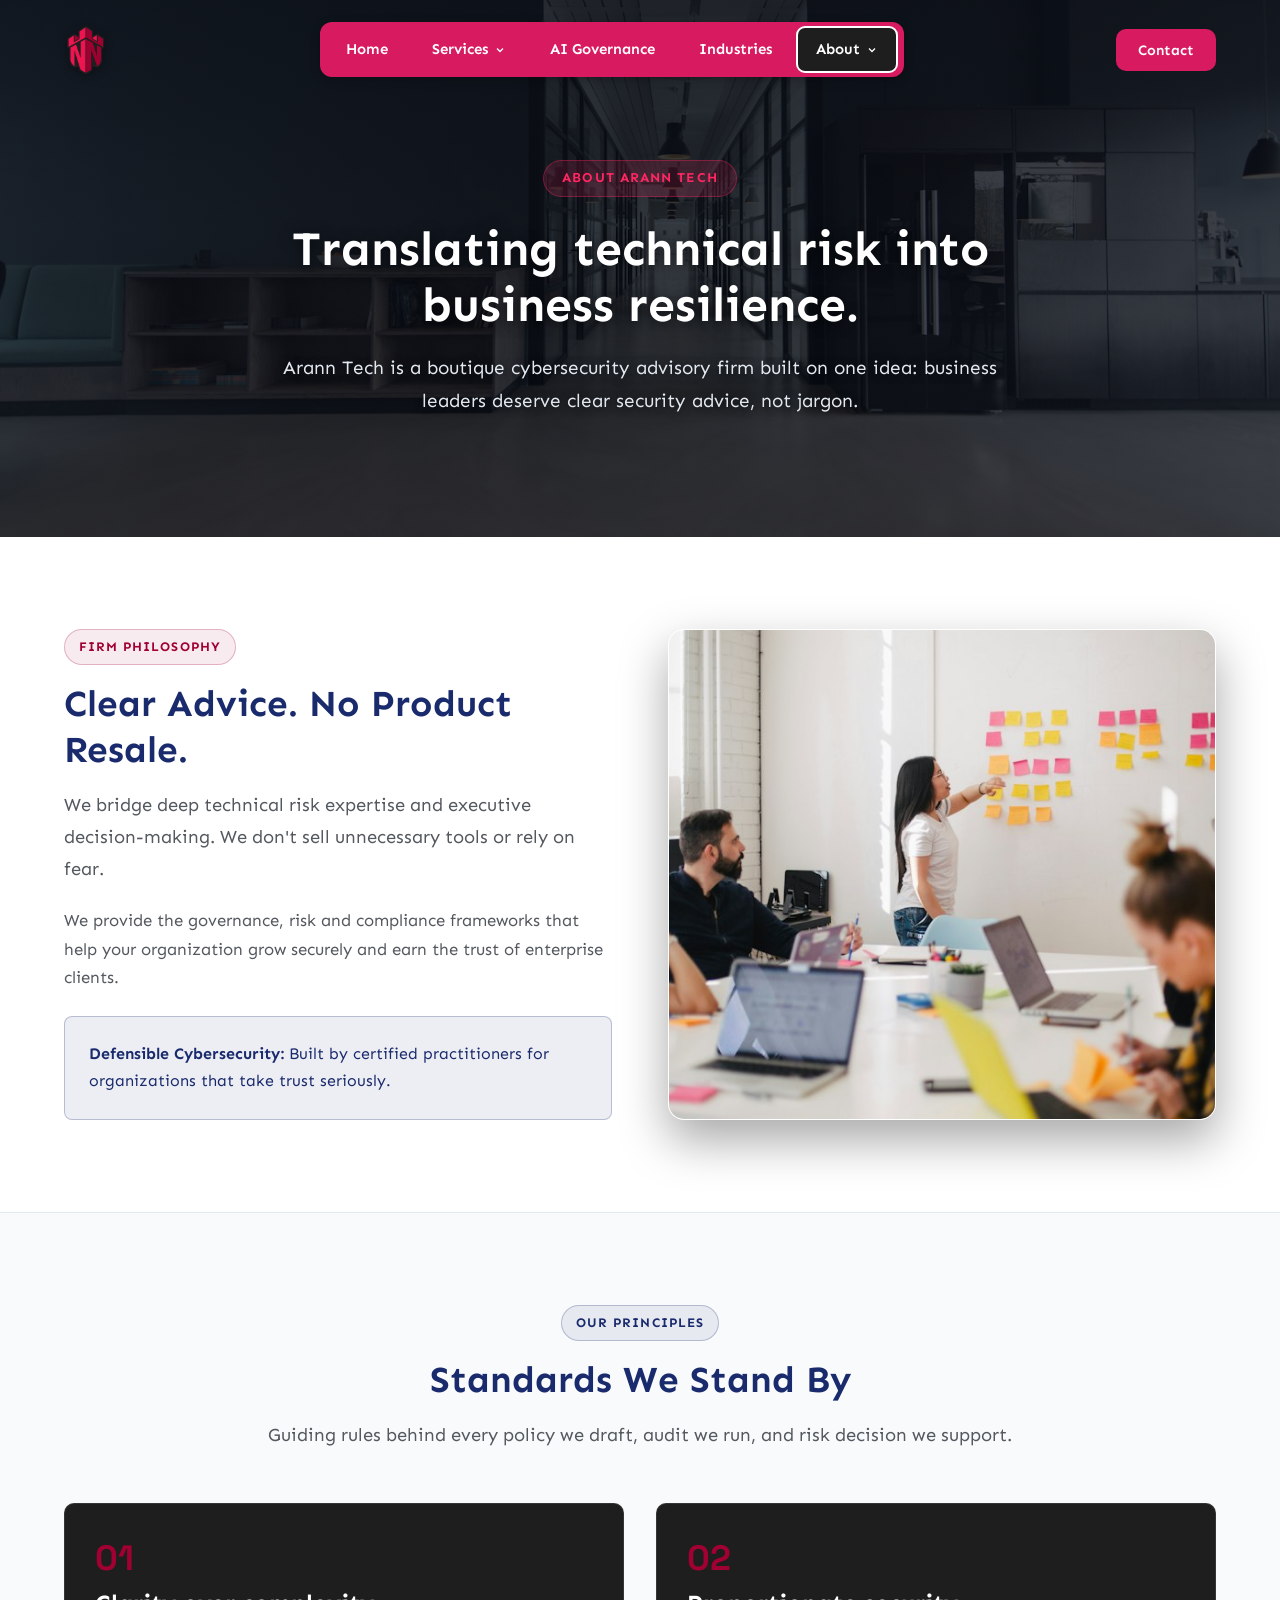
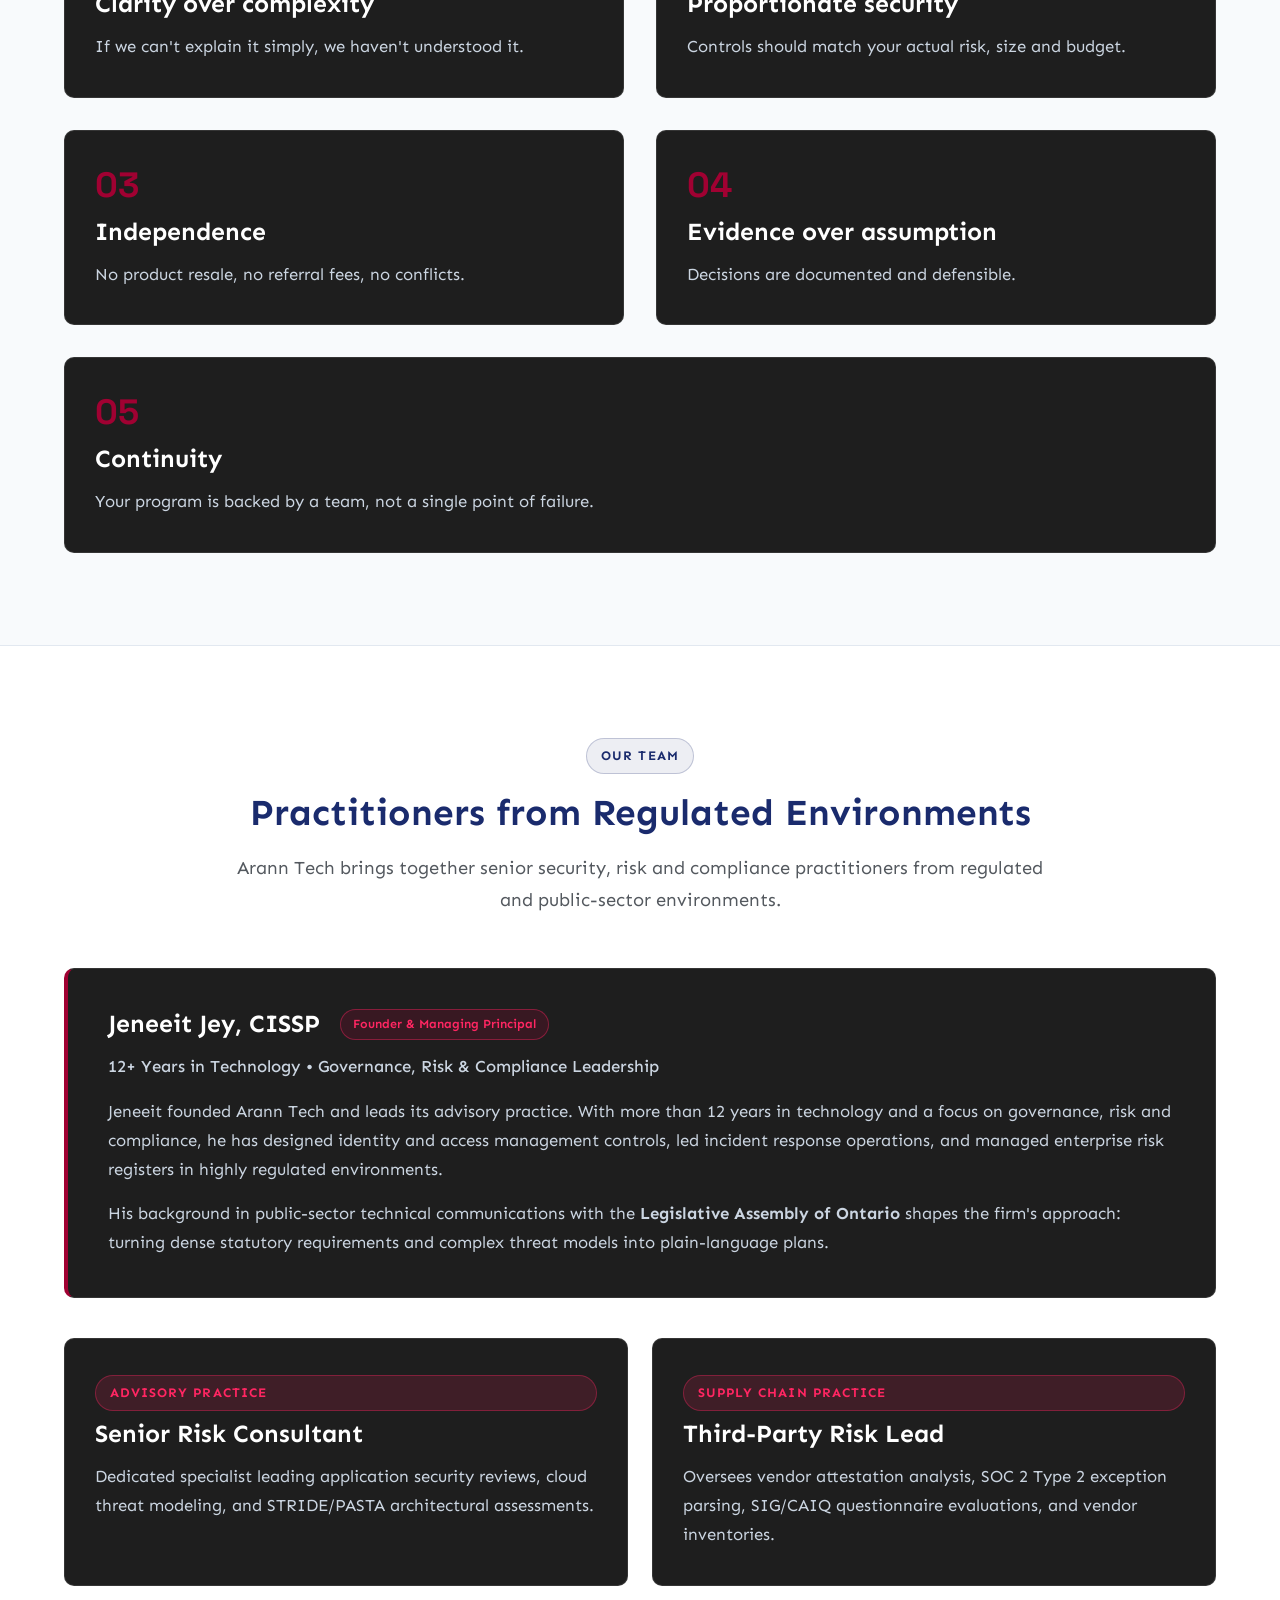
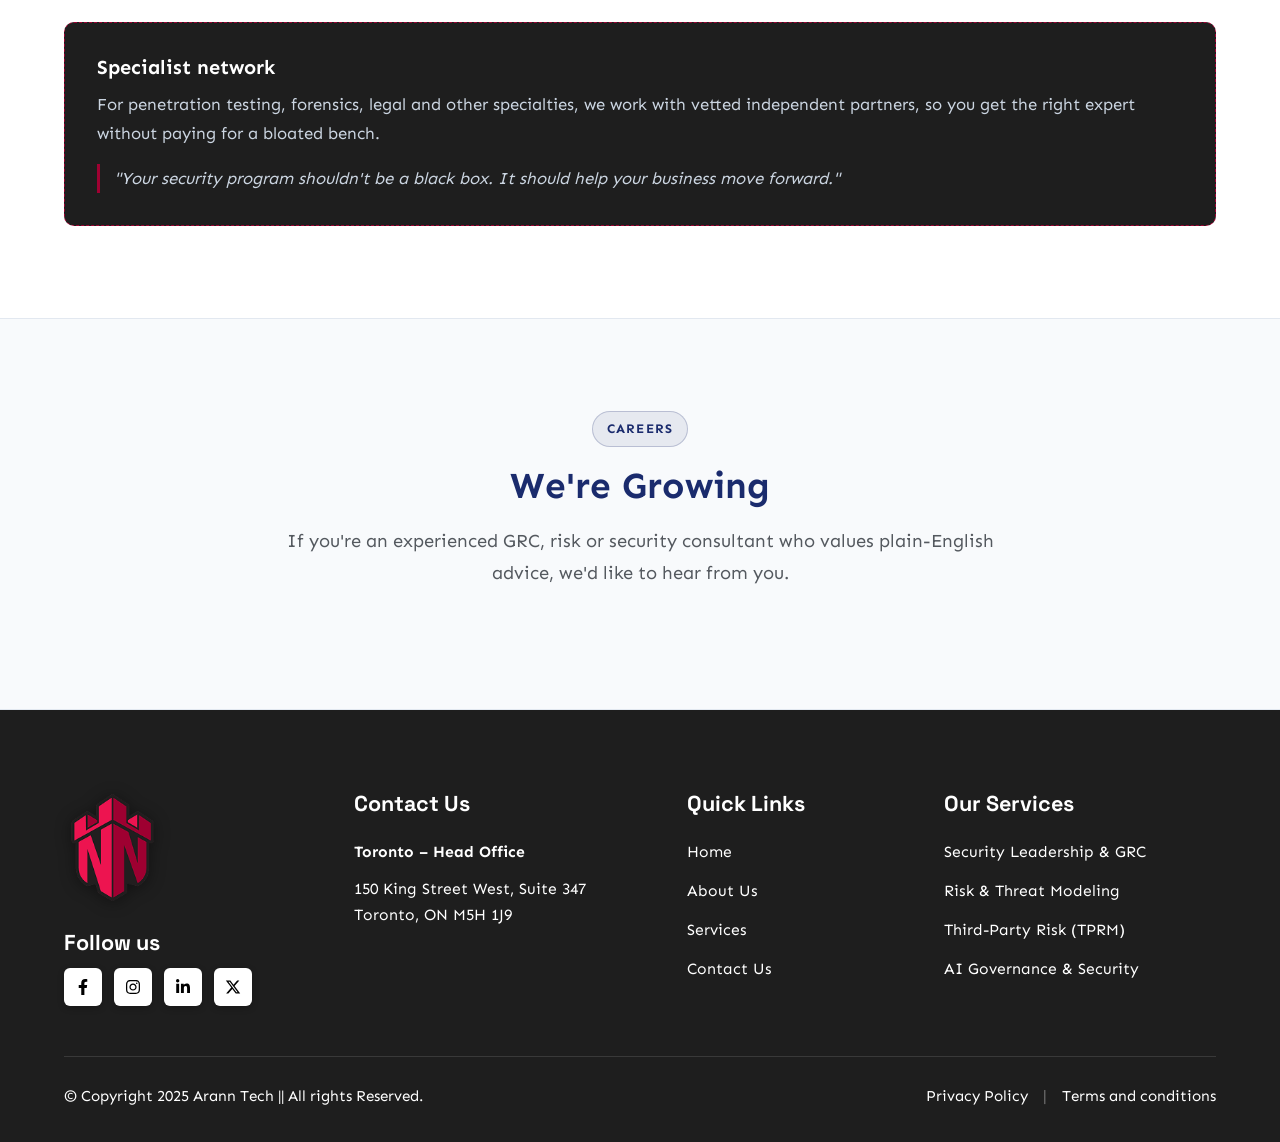
==== commit acafab16: "version 1.1" ====
--- a/about.html
+++ b/about.html
@@ -208,9 +208,9 @@
       <p class="lead-text" style="margin-bottom: 28px;">
         If you're an experienced GRC, risk or security consultant who values plain-English advice, we'd like to hear from you.
       </p>
-      <a href="mailto:careers@aranntech.com" class="btn btn-ghost btn-lg">
+      <!-- <a href="mailto:careers@aranntech.com" class="btn btn-ghost btn-lg">
         <span>Email Us: careers@aranntech.com</span>
-      </a>
+      </a> -->
     </div>
   </section>
 
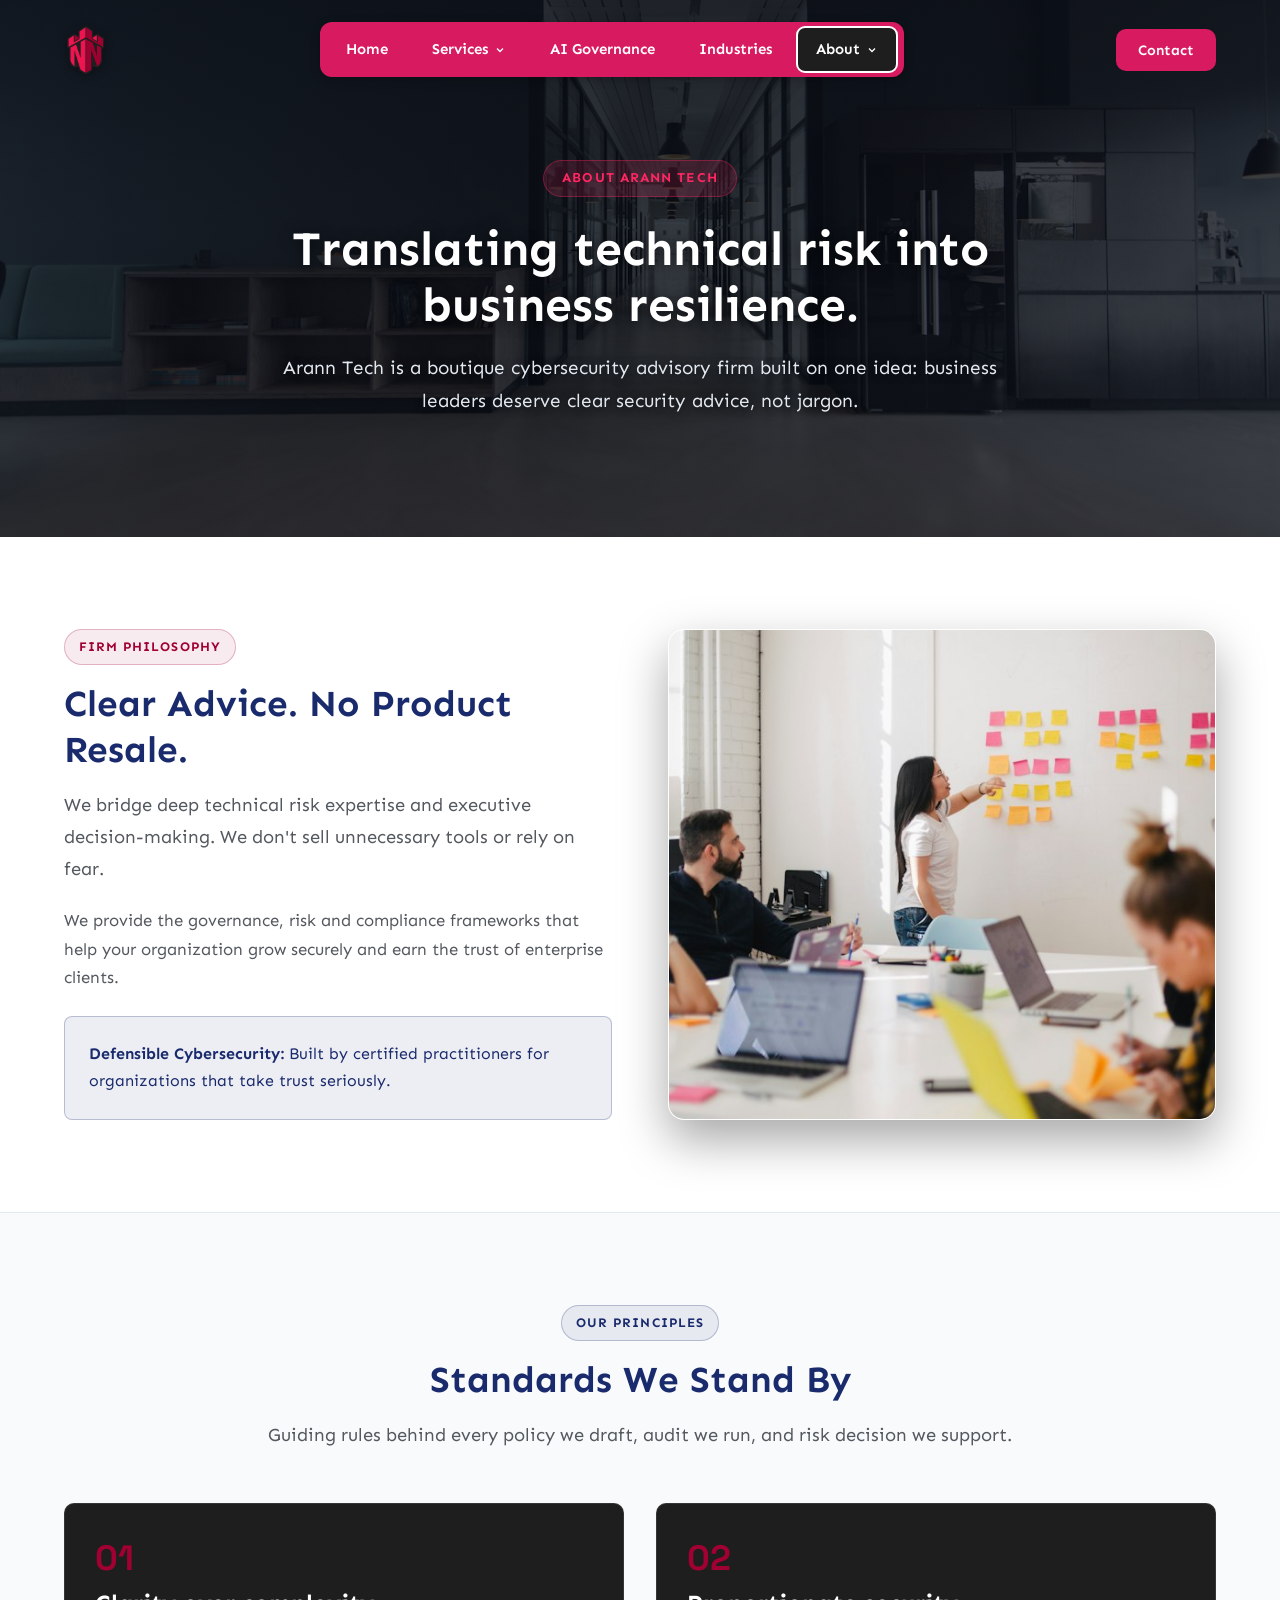
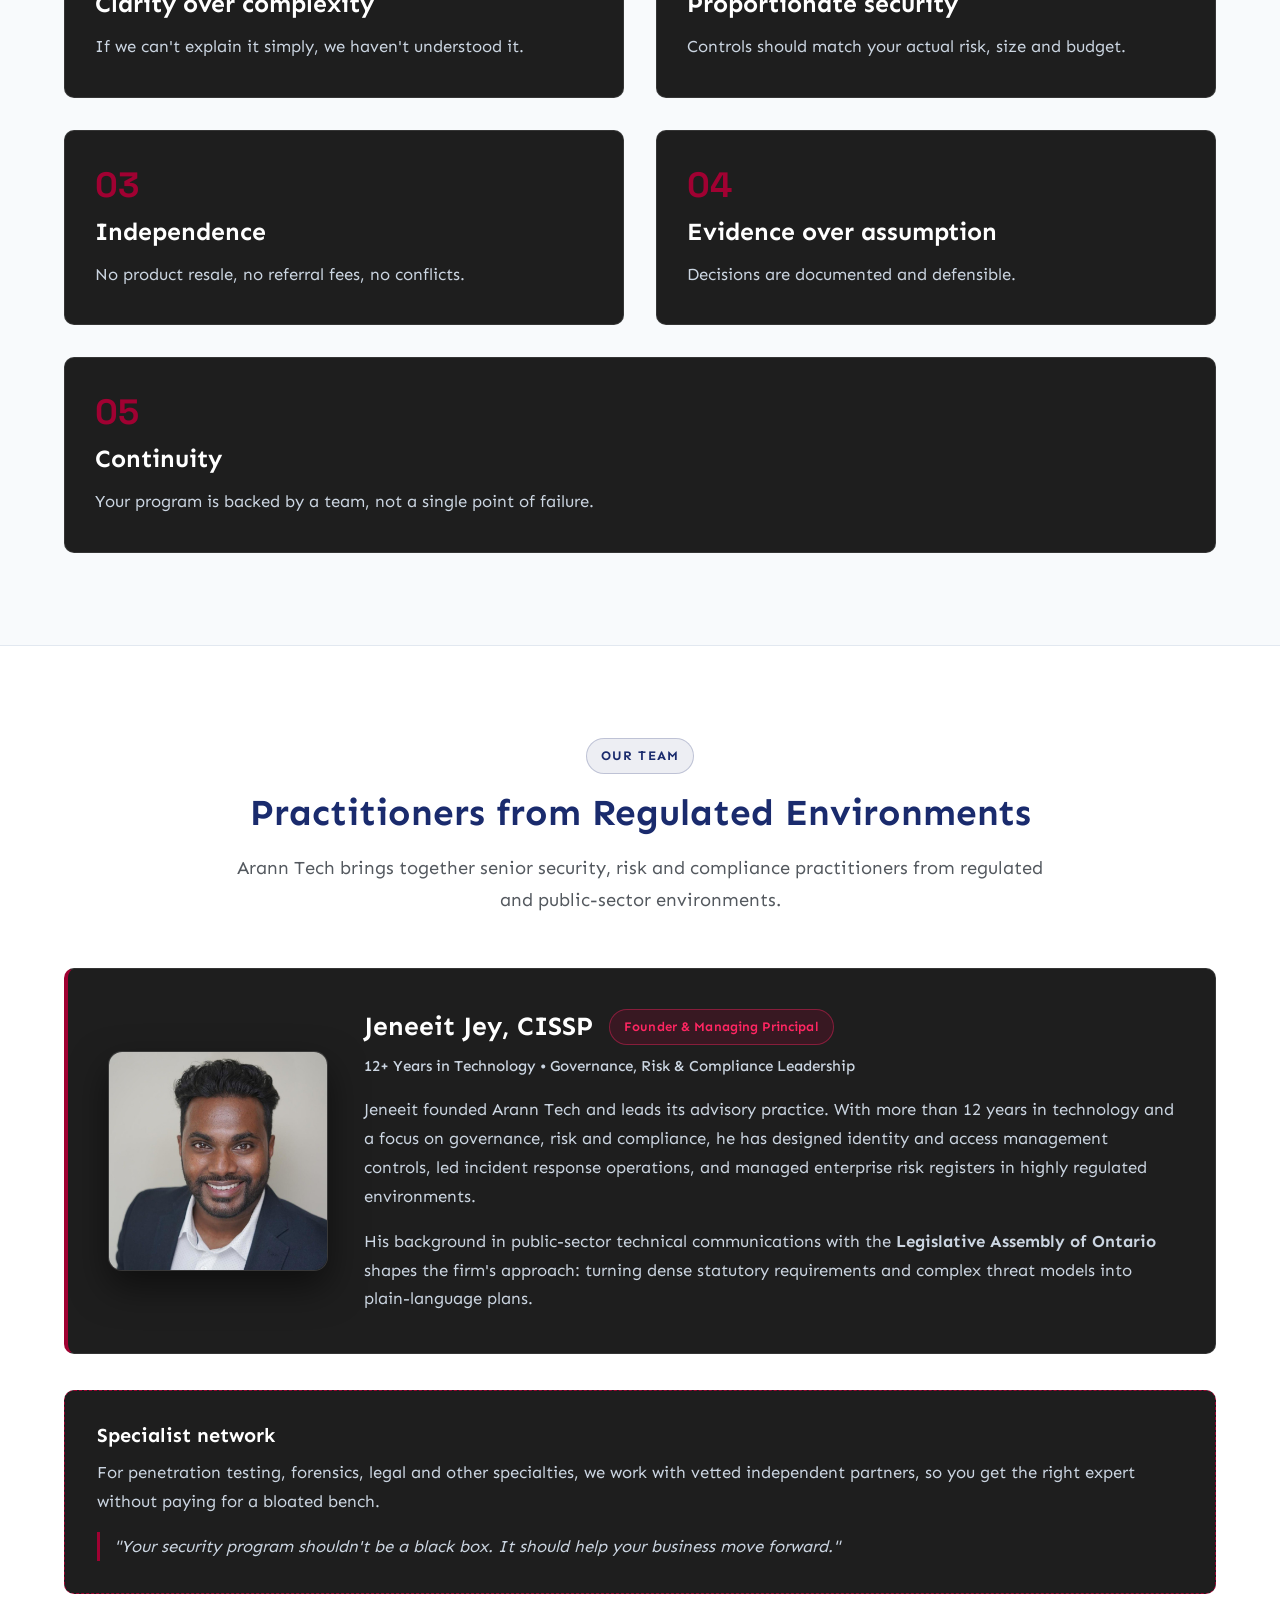
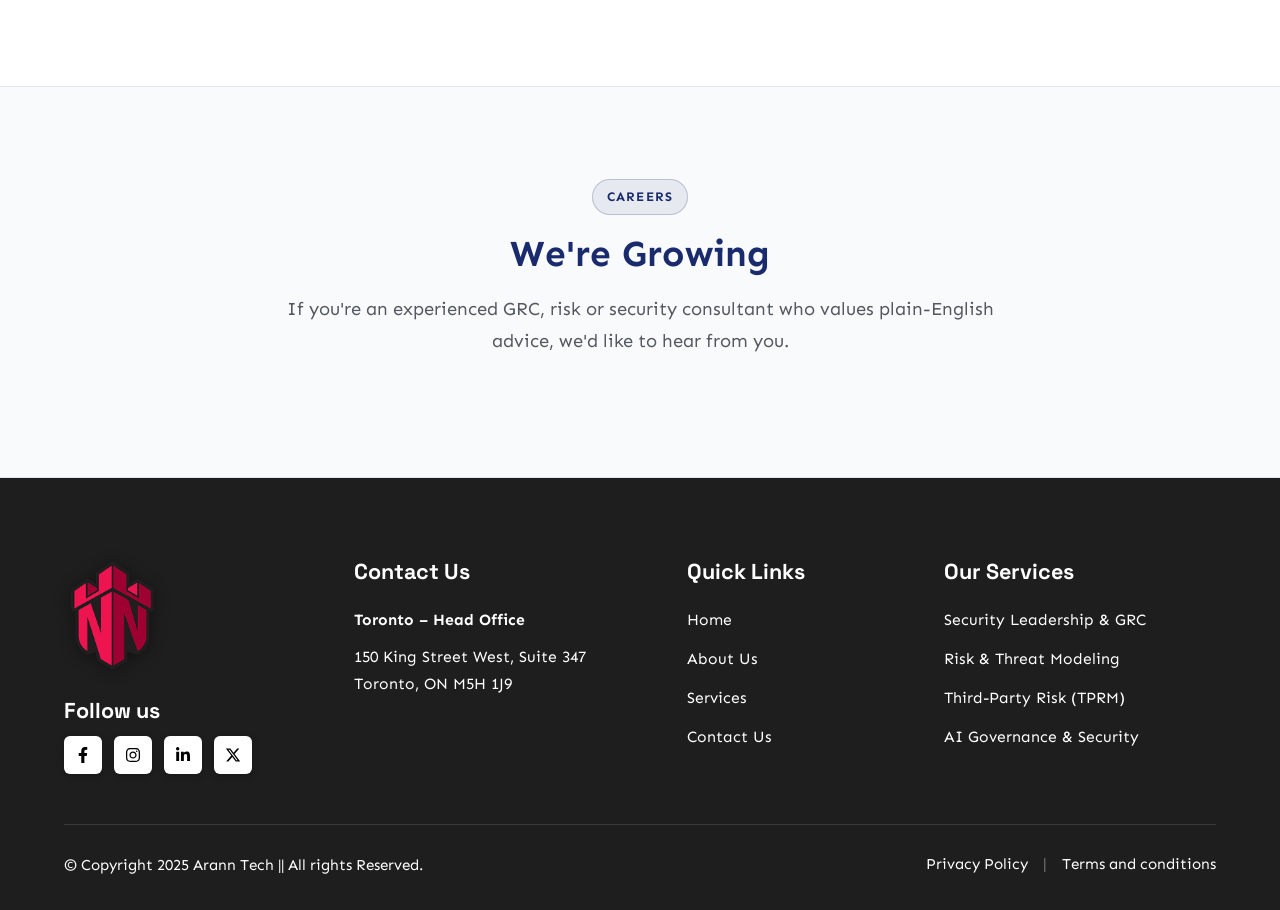
==== commit cfdcfac1: "version 2" ====
--- a/about.html
+++ b/about.html
@@ -156,34 +156,26 @@
       </div>
 
       <!-- Founder Profile Card -->
-      <div class="card-dark accent-left" style="margin-bottom: 40px; padding: 40px;">
-        <div style="display: flex; gap: 20px; align-items: center; margin-bottom: 12px; flex-wrap: wrap;">
-          <h3 style="margin: 0; font-size: 1.55rem; color: #FFFFFF;">Jeneeit Jey, CISSP</h3>
-          <span class="badge-tag accent">Founder &amp; Managing Principal</span>
-        </div>
-        <p style="color: var(--color-accent-pink); font-weight: 500; margin-bottom: 16px;">
-          12+ Years in Technology &bull; Governance, Risk &amp; Compliance Leadership
-        </p>
-        <p style="margin-bottom: 16px;">
-          Jeneeit founded Arann Tech and leads its advisory practice. With more than 12 years in technology and a focus on governance, risk and compliance, he has designed identity and access management controls, led incident response operations, and managed enterprise risk registers in highly regulated environments.
-        </p>
-        <p>
-          His background in public-sector technical communications with the <strong>Legislative Assembly of Ontario</strong> shapes the firm's approach: turning dense statutory requirements and complex threat models into plain-language plans.
-        </p>
-      </div>
-
-      <!-- Team Placeholders & Specialist Network (from PDF) -->
-      <div style="display: grid; grid-template-columns: repeat(auto-fit, minmax(320px, 1fr)); gap: 24px; margin-bottom: 36px;">
-        <div class="card-dark">
-          <div class="section-tag" style="margin-bottom: 8px;">Advisory Practice</div>
-          <h3>Senior Risk Consultant</h3>
-          <p>Dedicated specialist leading application security reviews, cloud threat modeling, and STRIDE/PASTA architectural assessments.</p>
-        </div>
-
-        <div class="card-dark">
-          <div class="section-tag" style="margin-bottom: 8px;">Supply Chain Practice</div>
-          <h3>Third-Party Risk Lead</h3>
-          <p>Oversees vendor attestation analysis, SOC 2 Type 2 exception parsing, SIG/CAIQ questionnaire evaluations, and vendor inventories.</p>
+      <div class="card-dark accent-left founder-card" style="margin-bottom: 36px;">
+        <div class="founder-grid">
+          <div class="founder-img-box">
+            <img src="Cheliyan.jpeg" alt="Jeneeit Jey, CISSP - Founder &amp; Managing Principal" class="founder-img">
+          </div>
+          <div class="founder-content">
+            <div style="display: flex; gap: 16px; align-items: center; margin-bottom: 8px; flex-wrap: wrap;">
+              <h3 style="margin: 0; font-size: 1.65rem; color: #FFFFFF;">Jeneeit Jey, CISSP</h3>
+              <span class="badge-tag accent">Founder &amp; Managing Principal</span>
+            </div>
+            <p style="color: var(--color-accent-pink); font-weight: 500; margin-bottom: 16px; font-size: 0.95rem;">
+              12+ Years in Technology &bull; Governance, Risk &amp; Compliance Leadership
+            </p>
+            <p style="margin-bottom: 16px;">
+              Jeneeit founded Arann Tech and leads its advisory practice. With more than 12 years in technology and a focus on governance, risk and compliance, he has designed identity and access management controls, led incident response operations, and managed enterprise risk registers in highly regulated environments.
+            </p>
+            <p style="margin: 0;">
+              His background in public-sector technical communications with the <strong>Legislative Assembly of Ontario</strong> shapes the firm's approach: turning dense statutory requirements and complex threat models into plain-language plans.
+            </p>
+          </div>
         </div>
       </div>
 
--- a/styles.css
+++ b/styles.css
@@ -66,6 +66,9 @@
   font-size: 16px;
   background-color: var(--bg-page);
   font-family: var(--font-family);
+  overflow-x: hidden;
+  max-width: 100%;
+  width: 100%;
 }
 
 body {
@@ -76,6 +79,9 @@
   -webkit-font-smoothing: antialiased;
   -moz-osx-font-smoothing: grayscale;
   overflow-x: hidden;
+  max-width: 100%;
+  width: 100%;
+  position: relative;
 }
 
 a {
@@ -84,10 +90,35 @@
   transition: var(--transition);
 }
 
-img {
+img, svg, video, canvas, audio, iframe, embed, object {
   max-width: 100%;
   height: auto;
+}
+
+img {
   display: block;
+}
+
+/* Global Grid Track Overflow Prevention */
+.grid-2col > *,
+.grid-3col > *,
+.visual-split > *,
+.practice-grid > *,
+.why-grid-top > *,
+.why-grid-bottom > *,
+.principles-grid > *,
+.process-grid > *,
+.credential-grid > *,
+.footer-main-row > *,
+.form-grid > *,
+.founder-grid > *,
+.service-deliverables-grid > * {
+  min-width: 0;
+}
+
+/* Prevent text overflow breakout */
+h1, h2, h3, h4, h5, h6, p, span, a, li, button, input, label {
+  overflow-wrap: break-word;
 }
 
 ul, ol {
@@ -184,6 +215,8 @@
   border-radius: var(--radius-full);
   margin-bottom: 16px;
   border: 1px solid rgba(26, 43, 109, 0.22);
+      justify-content: center;
+
 }
 
 .section-tag.navy {
@@ -257,34 +290,39 @@
   color: #E2E8F0 !important;
 }
 
-/* Form Labels Inside Dark Cards MUST be White */
+/* Form Labels Inside Dark Cards MUST be Crisp White */
 .card-dark label,
 .card-dark .form-label,
 .section-dark label,
 .section-dark .form-label {
-  color: #FFFFFF !important;
+  color: #F1F5F9 !important;
   font-weight: 600;
-  font-size: 0.94rem;
+  font-size: 0.88rem;
   margin-bottom: 8px;
   display: block;
-}
-
-/* Form Inputs Inside Dark Cards MUST be Crisp White background with Black Text */
+  letter-spacing: 0.02em;
+}
+
+/* Modern Form Controls Inside Dark Cards (Executive Dark UI) */
 .card-dark input,
 .card-dark select,
 .card-dark textarea,
 .card-dark .form-input,
 .card-dark .form-control {
-  background-color: #FFFFFF !important;
-  color: #1E1E1E !important;
-  border: 1px solid #CBD5E1 !important;
+  background-color: #16181F !important;
+  color: #FFFFFF !important;
+  border: 1px solid rgba(255, 255, 255, 0.16) !important;
+  border-radius: 8px !important;
   font-family: var(--font-family) !important;
-  font-size: 0.96rem !important;
+  font-size: 0.95rem !important;
+  padding: 13px 16px !important;
+  transition: all 0.25s ease !important;
+  box-sizing: border-box;
 }
 
 .card-dark input::placeholder,
 .card-dark textarea::placeholder {
-  color: #94A3B8 !important;
+  color: rgba(255, 255, 255, 0.42) !important;
 }
 
 .card-dark input:focus,
@@ -292,9 +330,15 @@
 .card-dark textarea:focus,
 .card-dark .form-input:focus,
 .card-dark .form-control:focus {
-  border-color: var(--color-accent) !important;
-  box-shadow: 0 0 0 3px rgba(160, 1, 50, 0.25) !important;
-  outline: none;
+  background-color: #1C1F2B !important;
+  border-color: #FF2662 !important;
+  box-shadow: 0 0 0 3px rgba(255, 38, 98, 0.25) !important;
+  outline: none !important;
+}
+
+.card-dark select option {
+  background-color: #1A1D26 !important;
+  color: #FFFFFF !important;
 }
 
 /* Section Tags Inside Dark Cards */
@@ -926,7 +970,7 @@
 
 .grid-3col {
   display: grid;
-  grid-template-columns: repeat(auto-fit, minmax(300px, 1fr));
+  grid-template-columns: repeat(auto-fit, minmax(min(100%, 280px), 1fr));
   gap: 30px;
 }
 
@@ -979,22 +1023,38 @@
 .tags-wrapper {
   display: flex;
   flex-wrap: wrap;
-  gap: 8px;
-  margin-top: 14px;
+  gap: 10px;
+  margin-top: 16px;
 }
 
 .badge-tag {
   display: inline-block;
-  font-size: 0.78rem;
+  font-size: 0.82rem;
   font-family: var(--font-heading);
   font-weight: 600;
-  padding: 4px 12px;
+  padding: 6px 14px;
   border-radius: var(--radius-full);
+  background-color: #F1F5F9;
+  color: #1E293B;
+  border: 1px solid #CBD5E1;
+  box-shadow: none;
+  letter-spacing: 0.01em;
+}
+
+.tags-wrapper .badge-tag {
+  background-color: #F1F5F9;
+  color: #1E293B;
+  border: 1px solid #CBD5E1;
+  box-shadow: none;
+}
+
+.card-dark .badge-tag {
   background-color: rgba(255, 255, 255, 0.08);
-  color: #cbd5e1;
+  color: #CBD5E1;
   border: 1px solid rgba(255, 255, 255, 0.12);
 }
 
+.card-dark .badge-tag.accent,
 .badge-tag.accent {
   background-color: rgba(160, 1, 50, 0.2);
   color: var(--color-accent-pink);
@@ -1035,6 +1095,10 @@
   border-top: 4px solid var(--color-primary);
 }
 
+.card-light.accent-left {
+  border-left: 4px solid var(--color-accent);
+}
+
 /* Dark Card Style (Black Box) */
 .card-dark {
   background-color: var(--bg-dark);
@@ -1059,6 +1123,47 @@
 
 .card-dark.navy-left {
   border-left: 4px solid var(--color-primary);
+}
+
+/* Founder Profile Card (Jeneeit Jey, CISSP) */
+.founder-card {
+  padding: 40px;
+}
+
+.founder-grid {
+  display: grid;
+  grid-template-columns: 220px 1fr;
+  gap: 36px;
+  align-items: center;
+}
+
+.founder-img-box {
+  width: 100%;
+  max-width: 220px;
+  border-radius: 14px;
+  overflow: hidden;
+  border: 1px solid rgba(255, 255, 255, 0.16);
+  box-shadow: 0 16px 36px rgba(0, 0, 0, 0.5);
+  aspect-ratio: 1 / 1;
+  background-color: #121212;
+}
+
+.founder-img {
+  width: 100%;
+  height: 100%;
+  object-fit: cover;
+  object-position: center;
+  display: block;
+  transition: transform 0.4s ease;
+}
+
+.founder-card:hover .founder-img {
+  transform: scale(1.03);
+}
+
+.founder-content {
+  display: flex;
+  flex-direction: column;
 }
 
 /* Highlight Boxes Outside vs Inside */
@@ -1479,7 +1584,7 @@
 }
 
 .comparison-table th, .custom-table th {
-  background-color: var(--color-primary);
+  background-color: var(--bg-dark);
   color: #FFFFFF;
   padding: 16px 20px;
   text-align: left;
@@ -1638,6 +1743,97 @@
   outline: none;
   border-color: var(--color-accent);
   box-shadow: 0 0 0 3px rgba(160, 1, 50, 0.12);
+}
+
+/* Contact Page Layout & Executive Enhancements */
+.contact-section {
+  background-color: var(--bg-page);
+  padding: 80px 0 100px 0;
+  position: relative;
+}
+
+.contact-form-card {
+  padding: 44px 40px;
+  box-shadow: 0 12px 36px rgba(0, 0, 0, 0.04);
+  background-color: #FFFFFF;
+}
+
+.service-deliverables-grid {
+  display: grid;
+  grid-template-columns: repeat(2, 1fr);
+  gap: 14px;
+  margin-bottom: 28px;
+}
+
+.contact-img-box {
+  width: 100%;
+  border-radius: 14px;
+  overflow: hidden;
+  box-shadow: 0 12px 32px rgba(0, 0, 0, 0.08);
+  border: 1px solid var(--border-light);
+  height: 250px;
+  display: block;
+  background-color: #F8FAFC;
+}
+
+.contact-img-box img {
+  width: 100%;
+  height: 100%;
+  object-fit: cover;
+  object-position: center;
+  display: block;
+  transition: transform 0.4s ease;
+}
+
+.contact-img-box:hover img {
+  transform: scale(1.03);
+}
+
+.contact-card-sidebar {
+  display: flex;
+  flex-direction: column;
+  gap: 20px;
+}
+
+.contact-step-badge {
+  width: 32px;
+  height: 32px;
+  border-radius: 50%;
+  background: rgba(160, 1, 50, 0.08);
+  color: #A00132;
+  display: flex;
+  align-items: center;
+  justify-content: center;
+  font-weight: 800;
+  font-size: 0.95rem;
+  flex-shrink: 0;
+  border: 1px solid rgba(160, 1, 50, 0.2);
+}
+
+.contact-expectation-card {
+  background: rgba(160, 1, 50, 0.04);
+  border: 1px solid rgba(160, 1, 50, 0.18);
+  border-left: 4px solid var(--color-accent);
+  border-radius: 12px;
+  padding: 22px 24px;
+}
+
+.contact-expectation-card h4 {
+  color: var(--color-accent);
+  font-size: 1.15rem;
+  margin: 0 0 8px 0;
+  font-weight: 700;
+}
+
+.contact-expectation-card p {
+  color: var(--color-secondary);
+  font-size: 0.92rem;
+  line-height: 1.55;
+  margin: 0;
+}
+
+.contact-expectation-card p strong {
+  color: #1E293B;
 }
 
 /* Form Feedback Modal */
@@ -1892,6 +2088,8 @@
 /* ==========================================================================
    Responsive Breakpoints & Layout Preservations
    ========================================================================== */
+
+/* Tablet & Smaller Laptops (<= 1024px) */
 @media (max-width: 1024px) {
   .header-cta-btn {
     display: none !important;
@@ -1916,11 +2114,6 @@
   .nav-link-mobile-contact:hover {
     background: #D81B60 !important;
     border-color: #FFFFFF !important;
-  }
-
-  .why-grid-top, .why-grid-bottom {
-    grid-template-columns: 1fr;
-    gap: 16px;
   }
 
   .site-header {
@@ -2007,14 +2200,7 @@
     display: flex;
   }
 
-  .practice-grid {
-    grid-template-columns: repeat(2, 1fr);
-  }
-
-  .principles-grid {
-    grid-template-columns: repeat(3, 1fr);
-  }
-
+  /* Grid adaptations at 1024px */
   .grid-2col, .visual-split, .contact-grid {
     grid-template-columns: 1fr;
     gap: 36px;
@@ -2033,19 +2219,48 @@
     height: 380px;
   }
 
+  .why-grid-top, .why-grid-bottom {
+    grid-template-columns: 1fr;
+    gap: 16px;
+  }
+
+  .credential-grid {
+    grid-template-columns: repeat(2, 1fr);
+    gap: 16px;
+  }
+
+  .founder-grid {
+    grid-template-columns: 1fr;
+    gap: 24px;
+    text-align: left;
+  }
+
+  .founder-img-box {
+    max-width: 200px;
+    margin: 0 auto;
+  }
+
   .footer-main-row, .footer-columns-row, .footer-grid, .footer-top-grid {
     grid-template-columns: 1fr 1fr;
     gap: 36px;
   }
 }
 
+/* Tablets (<= 768px) */
 @media (max-width: 768px) {
-  .credential-grid {
-    grid-template-columns: repeat(2, 1fr);
-  }
-
-  .principles-grid {
-    grid-template-columns: repeat(2, 1fr);
+  .practice-grid {
+    grid-template-columns: 1fr;
+    gap: 24px;
+  }
+
+  .grid-3col {
+    grid-template-columns: 1fr;
+    gap: 24px;
+  }
+
+  .service-deliverables-grid {
+    grid-template-columns: 1fr;
+    gap: 12px;
   }
 
   .hero-trust-single {
@@ -2056,18 +2271,43 @@
     width: 100%;
     padding: 4px 0;
   }
+
   .hero-trust-single .trust-bullet {
     display: none;
   }
+
   .trust-single-item {
     font-size: 0.88rem;
   }
-}
-
+
+  .contact-form-card {
+    padding: 32px 24px;
+  }
+
+  .founder-card {
+    padding: 28px 22px;
+  }
+
+  .why-pillar-box {
+    padding: 24px 20px;
+  }
+
+  .visual-img-box {
+    min-height: 280px;
+    height: 320px;
+  }
+
+  .split-image-wrapper {
+    min-height: 240px;
+  }
+}
+
+/* Small Tablets & Large Phones (<= 640px) */
 @media (max-width: 640px) {
   .hero-section {
     padding: 130px 0 80px 0;
   }
+
   .subpage-banner {
     padding: 130px 0 60px 0;
   }
@@ -2083,14 +2323,6 @@
     align-items: center;
   }
 
-  .practice-grid {
-    grid-template-columns: 1fr;
-  }
-
-  .principles-grid {
-    grid-template-columns: 1fr;
-  }
-
   .credential-grid {
     grid-template-columns: 1fr;
     gap: 14px;
@@ -2098,6 +2330,7 @@
 
   .form-grid {
     grid-template-columns: 1fr;
+    gap: 16px;
   }
 
   .footer-main-row, .footer-columns-row, .footer-grid, .footer-top-grid {
@@ -2110,8 +2343,31 @@
     text-align: center;
     gap: 12px;
   }
-}
-
+
+  .faq-question, .faq-btn {
+    padding: 18px 18px;
+    font-size: 0.98rem;
+  }
+
+  .faq-answer, .faq-body {
+    padding: 0 18px 18px 18px;
+  }
+
+  .table-wrapper, .table-responsive {
+    width: 100%;
+    overflow-x: auto;
+    -webkit-overflow-scrolling: touch;
+    display: block;
+  }
+
+  .contact-expectation-card,
+  .highlight-box-navy,
+  .highlight-box-accent {
+    padding: 18px 16px;
+  }
+}
+
+/* Standard Mobile & Compact Devices (<= 480px) */
 @media (max-width: 480px) {
   .brand-logo img {
     height: 38px;
@@ -2122,20 +2378,52 @@
     padding-right: 16px;
   }
 
+  .section {
+    padding: 56px 0;
+  }
+
+  .contact-section {
+    padding: 48px 0 72px 0;
+  }
+
   .hero-section {
-    padding: 120px 0 60px 0;
+    padding: 110px 0 54px 0;
   }
 
   .subpage-banner {
-    padding: 120px 0 50px 0;
+    padding: 110px 0 46px 0;
   }
 
   .hero-title {
-    font-size: 28px;
+    font-size: 1.85rem !important;
+    line-height: 1.22;
   }
 
   .hero-lead {
-    font-size: 15px;
+    font-size: 0.96rem !important;
+    line-height: 1.6;
+    margin-bottom: 28px;
+  }
+
+  .subpage-banner h1 {
+    font-size: 1.85rem !important;
+    line-height: 1.24;
+  }
+
+  .subpage-banner .hero-lead {
+    font-size: 0.96rem !important;
+  }
+
+  h1 {
+    font-size: 1.85rem;
+  }
+
+  h2 {
+    font-size: 1.5rem;
+  }
+
+  h3 {
+    font-size: 1.25rem;
   }
 
   .hero-actions {
@@ -2144,8 +2432,76 @@
     gap: 12px;
   }
 
-  .hero-actions .btn {
+  .hero-actions .btn,
+  .btn-lg {
     width: 100%;
     justify-content: center;
-  }
-}
+    padding: 13px 20px;
+    font-size: 0.98rem;
+  }
+
+  /* Prevent card padding from consuming mobile width */
+  .card-light,
+  .card-dark,
+  .contact-form-card,
+  .founder-card,
+  .why-pillar-box {
+    padding: 22px 16px !important;
+    border-radius: 10px;
+  }
+
+  .contact-img-box {
+    height: 200px;
+  }
+
+  .tags-wrapper {
+    gap: 6px;
+  }
+
+  .badge-tag {
+    padding: 5px 10px;
+    font-size: 0.78rem;
+  }
+
+  .form-feedback-box {
+    padding: 28px 18px;
+    max-width: 92%;
+    margin: 0 auto;
+  }
+
+  .footer-brand-logo img {
+    height: 38px;
+    width: auto;
+  }
+
+  .footer-follow-wrapper .footer-social-icons {
+    gap: 8px;
+    flex-wrap: wrap;
+  }
+}
+
+/* Extra Small Mobile (<= 360px) */
+@media (max-width: 360px) {
+  .container {
+    padding-left: 12px;
+    padding-right: 12px;
+  }
+
+  .card-light,
+  .card-dark,
+  .contact-form-card,
+  .founder-card,
+  .why-pillar-box {
+    padding: 18px 12px !important;
+  }
+
+  .hero-title,
+  .subpage-banner h1 {
+    font-size: 1.65rem !important;
+  }
+
+  .btn {
+    padding: 12px 16px;
+    font-size: 0.92rem;
+  }
+}
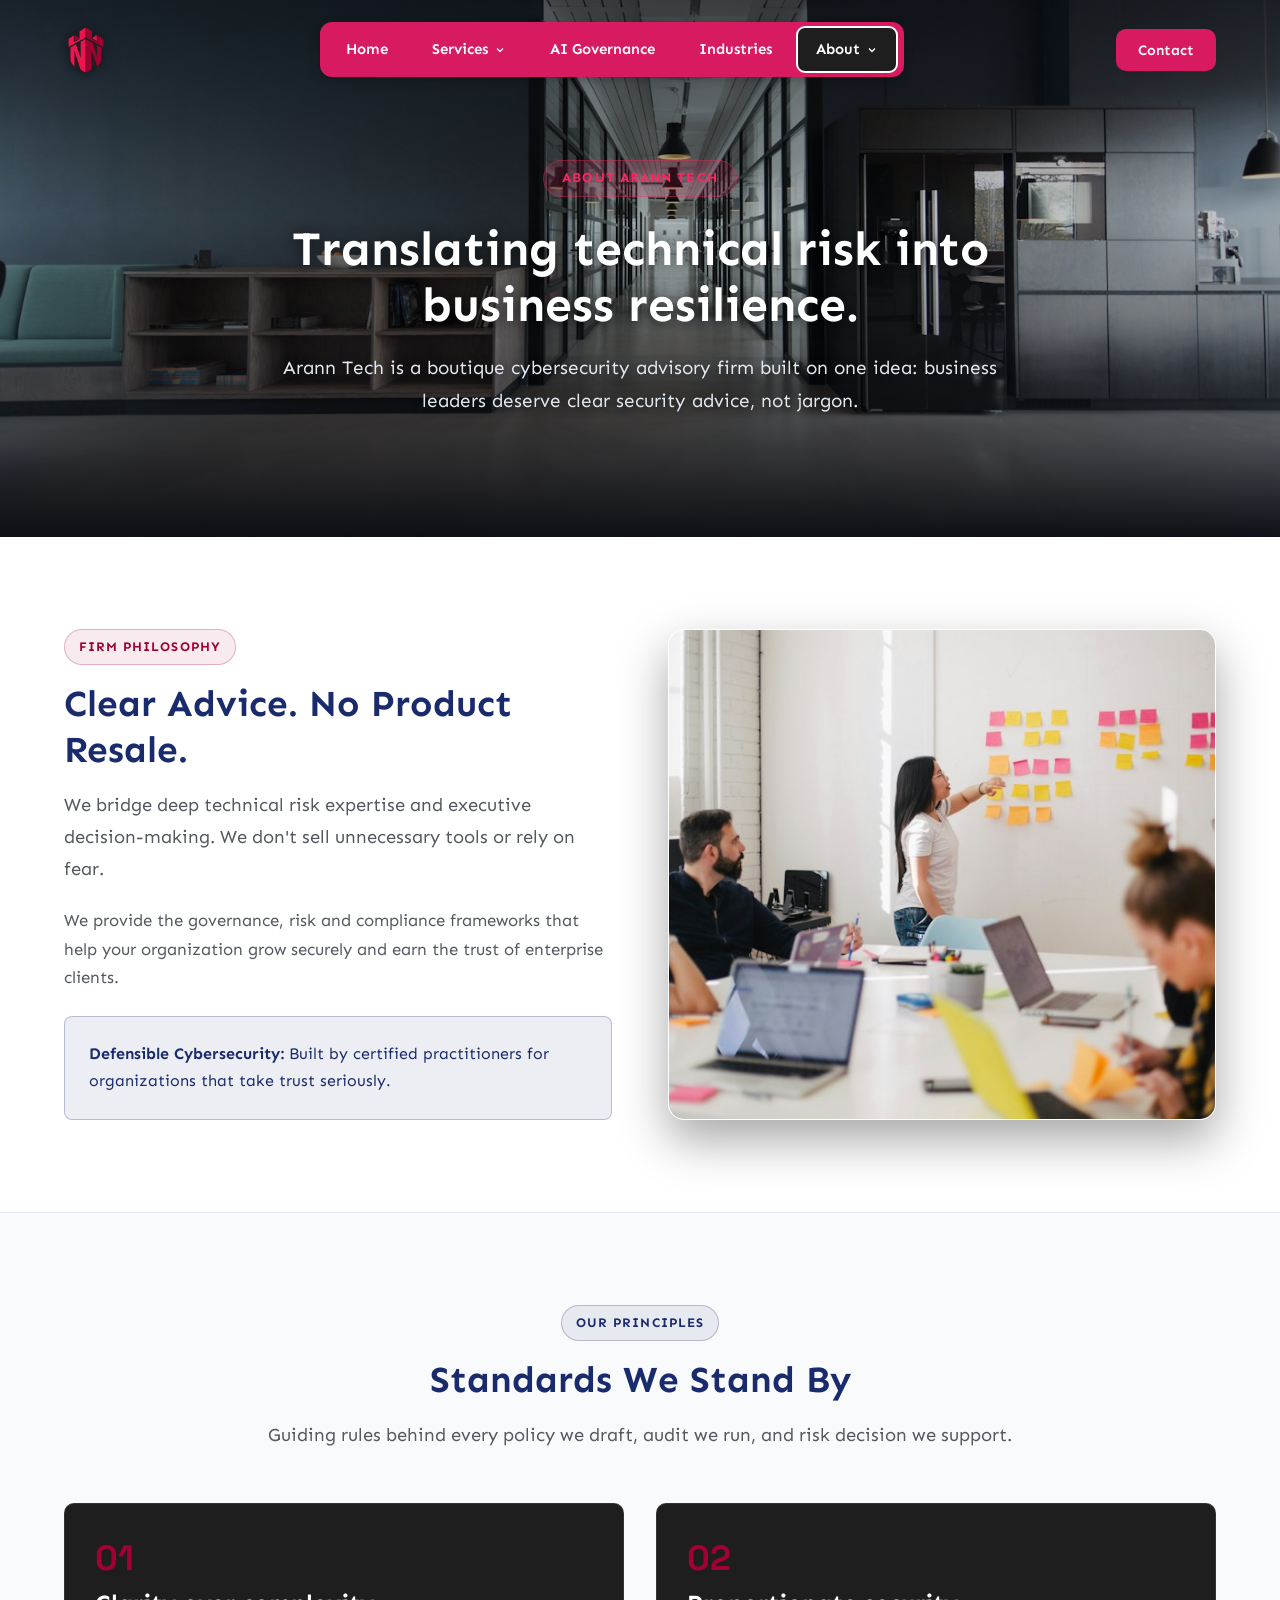
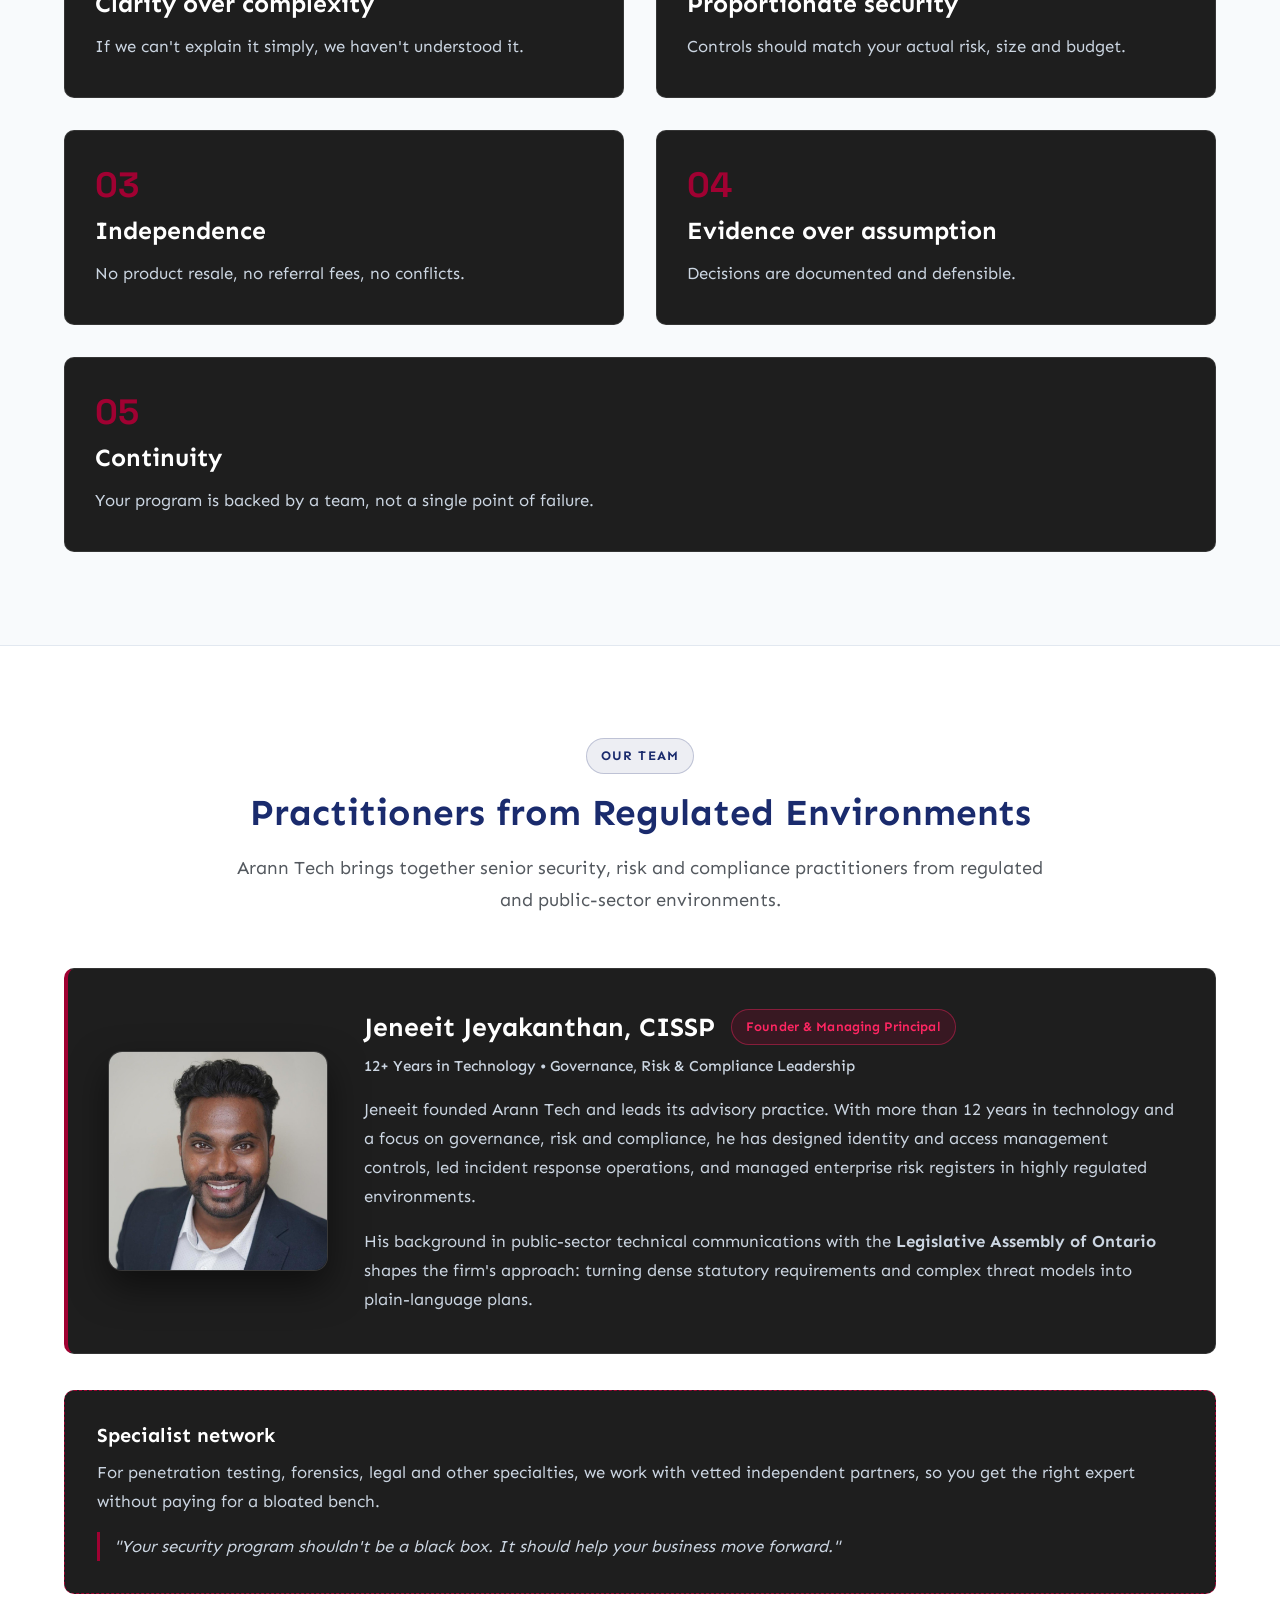
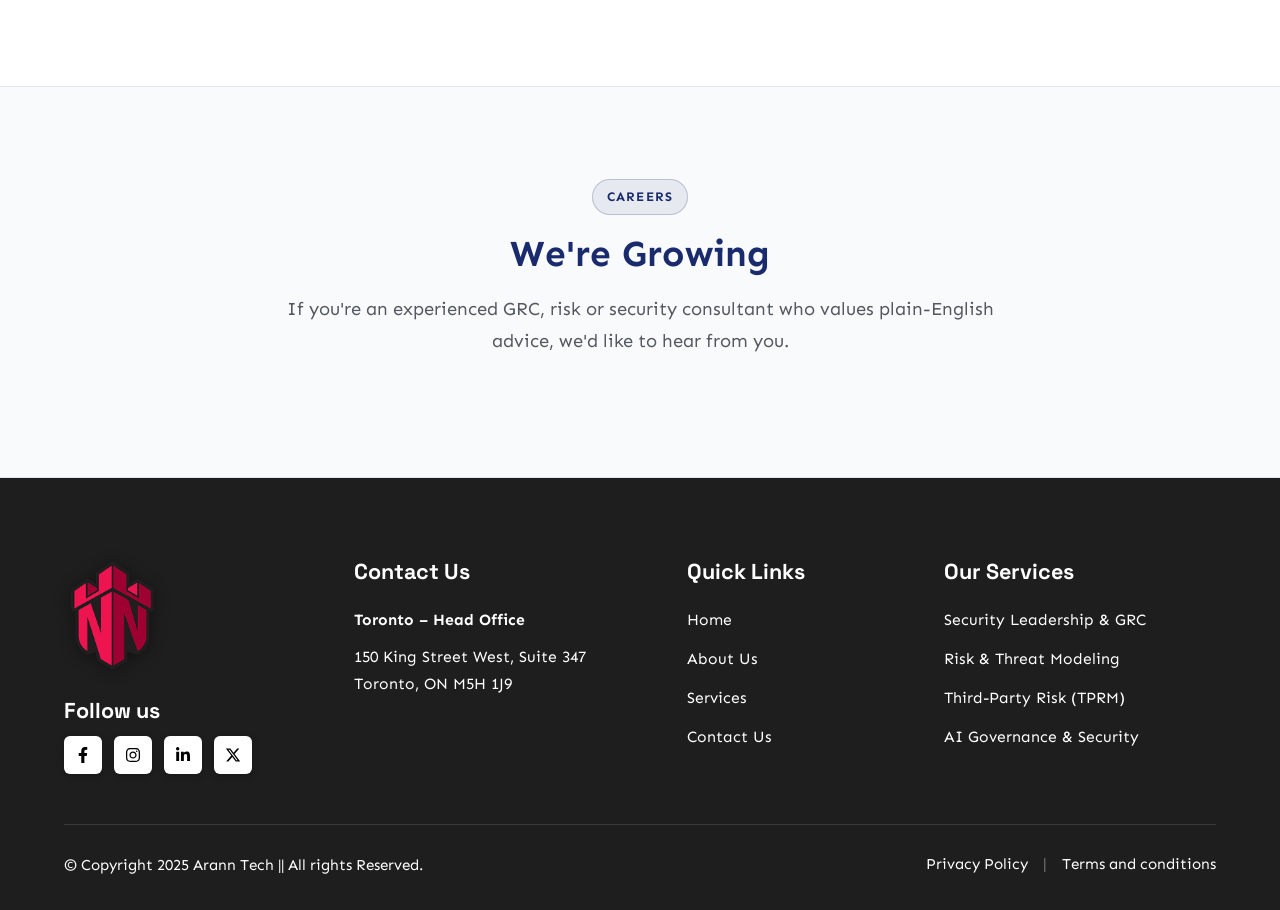
==== commit cfedcc02: "version 3.0" ====
--- a/about.html
+++ b/about.html
@@ -159,11 +159,11 @@
       <div class="card-dark accent-left founder-card" style="margin-bottom: 36px;">
         <div class="founder-grid">
           <div class="founder-img-box">
-            <img src="Cheliyan.jpeg" alt="Jeneeit Jey, CISSP - Founder &amp; Managing Principal" class="founder-img">
+            <img src="Cheliyan.jpeg" alt="Jeneeit Jeyakanthan, CISSP - Founder &amp; Managing Principal" class="founder-img">
           </div>
           <div class="founder-content">
             <div style="display: flex; gap: 16px; align-items: center; margin-bottom: 8px; flex-wrap: wrap;">
-              <h3 style="margin: 0; font-size: 1.65rem; color: #FFFFFF;">Jeneeit Jey, CISSP</h3>
+              <h3 style="margin: 0; font-size: 1.65rem; color: #FFFFFF;">Jeneeit Jeyakanthan, CISSP</h3>
               <span class="badge-tag accent">Founder &amp; Managing Principal</span>
             </div>
             <p style="color: var(--color-accent-pink); font-weight: 500; margin-bottom: 16px; font-size: 0.95rem;">
--- a/styles.css
+++ b/styles.css
@@ -19,35 +19,50 @@
   --font-body: 'Sen', sans-serif;
 
   /* Exact Colors from aranntech.com */
-  --color-primary: #1A2B6D;          /* Signature Navy Blue on Light Surfaces */
-  --color-secondary: #54595F;        /* Secondary Muted Charcoal Body */
-  --color-text-light: #54595F;       /* Para Text on Light */
-  --color-text-muted: #7A7A7A;       /* Caption / Muted Text */
-  --color-text-dark: #cbd5e1;        /* Para Text on Dark */
-  --color-accent: #A00132;           /* Signature Crimson Button */
-  --color-accent-hover: #C0023E;     /* Hover Accent */
-  --color-accent-pink: #FF2662;      /* Tag & Link Highlight */
-  
+  --color-primary: #1A2B6D;
+  /* Signature Navy Blue on Light Surfaces */
+  --color-secondary: #54595F;
+  /* Secondary Muted Charcoal Body */
+  --color-text-light: #54595F;
+  /* Para Text on Light */
+  --color-text-muted: #7A7A7A;
+  /* Caption / Muted Text */
+  --color-text-dark: #cbd5e1;
+  /* Para Text on Dark */
+  --color-accent: #A00132;
+  /* Signature Crimson Button */
+  --color-accent-hover: #C0023E;
+  /* Hover Accent */
+  --color-accent-pink: #FF2662;
+  /* Tag & Link Highlight */
+
   /* Background Colors from aranntech.com */
-  --bg-page: #FFFFFF;                /* Clean White Page Background */
-  --bg-light-alt: #F8FAFC;           /* Off-White / Light Grey Section */
-  --bg-dark: #1E1E1E;                /* Dominant Dark Charcoal */
-  --bg-dark-card: #252525;           /* Card Dark Charcoal */
-  --bg-dark-surface: #141721;        /* Deep Cyber Surface */
-  
+  --bg-page: #FFFFFF;
+  /* Clean White Page Background */
+  --bg-light-alt: #F8FAFC;
+  /* Off-White / Light Grey Section */
+  --bg-dark: #1E1E1E;
+  /* Dominant Dark Charcoal */
+  --bg-dark-card: #252525;
+  /* Card Dark Charcoal */
+  --bg-dark-surface: #141721;
+  /* Deep Cyber Surface */
+
   /* Borders */
   --border-light: #E2E8F0;
   --border-light-subtle: #F1F5F9;
   --border-dark: rgba(255, 255, 255, 0.1);
   --border-btn-ghost: #D9D9D9;
-  
+
   /* Dimensions & Radii */
   --container-max-width: 1200px;
   --header-height: 84px;
-  --radius-btn: 10px;                /* Exact aranntech.com button radius */
-  --radius-card: 10px;               /* Exact aranntech.com card radius */
+  --radius-btn: 10px;
+  /* Exact aranntech.com button radius */
+  --radius-card: 10px;
+  /* Exact aranntech.com card radius */
   --radius-full: 9999px;
-  
+
   /* Transitions */
   --transition: all 0.25s ease;
 }
@@ -55,7 +70,9 @@
 /* ==========================================================================
    Base & Reset (Clean White Background Default & Sen Font)
    ========================================================================== */
-*, *::before, *::after {
+*,
+*::before,
+*::after {
   box-sizing: border-box;
   margin: 0;
   padding: 0;
@@ -90,7 +107,14 @@
   transition: var(--transition);
 }
 
-img, svg, video, canvas, audio, iframe, embed, object {
+img,
+svg,
+video,
+canvas,
+audio,
+iframe,
+embed,
+object {
   max-width: 100%;
   height: auto;
 }
@@ -100,32 +124,48 @@
 }
 
 /* Global Grid Track Overflow Prevention */
-.grid-2col > *,
-.grid-3col > *,
-.visual-split > *,
-.practice-grid > *,
-.why-grid-top > *,
-.why-grid-bottom > *,
-.principles-grid > *,
-.process-grid > *,
-.credential-grid > *,
-.footer-main-row > *,
-.form-grid > *,
-.founder-grid > *,
-.service-deliverables-grid > * {
+.grid-2col>*,
+.grid-3col>*,
+.visual-split>*,
+.practice-grid>*,
+.why-grid-top>*,
+.why-grid-bottom>*,
+.principles-grid>*,
+.process-grid>*,
+.credential-grid>*,
+.footer-main-row>*,
+.form-grid>*,
+.founder-grid>*,
+.service-deliverables-grid>* {
   min-width: 0;
 }
 
 /* Prevent text overflow breakout */
-h1, h2, h3, h4, h5, h6, p, span, a, li, button, input, label {
+h1,
+h2,
+h3,
+h4,
+h5,
+h6,
+p,
+span,
+a,
+li,
+button,
+input,
+label {
   overflow-wrap: break-word;
 }
 
-ul, ol {
+ul,
+ol {
   list-style: none;
 }
 
-button, input, select, textarea {
+button,
+input,
+select,
+textarea {
   font-family: var(--font-family);
   font-size: inherit;
 }
@@ -142,9 +182,15 @@
 /* ==========================================================================
    Typography Rules on Light Surfaces (Outside the Box: Signature Navy #1A2B6D)
    ========================================================================== */
-h1, h2, h3, h4, h5, h6 {
+h1,
+h2,
+h3,
+h4,
+h5,
+h6 {
   font-family: var(--font-heading);
-  color: var(--color-primary); /* Signature Navy Blue on light */
+  color: var(--color-primary);
+  /* Signature Navy Blue on light */
   font-weight: 700;
   line-height: 1.25;
 }
@@ -171,7 +217,8 @@
 }
 
 p {
-  color: var(--color-secondary); /* #54595F Slate Charcoal on light */
+  color: var(--color-secondary);
+  /* #54595F Slate Charcoal on light */
   font-size: 1.05rem;
   line-height: 1.72;
 }
@@ -215,7 +262,7 @@
   border-radius: var(--radius-full);
   margin-bottom: 16px;
   border: 1px solid rgba(26, 43, 109, 0.22);
-      justify-content: center;
+  justify-content: center;
 
 }
 
@@ -259,15 +306,43 @@
   color: #CBD5E1;
 }
 
-.card-dark h1, .card-dark h2, .card-dark h3, .card-dark h4, .card-dark h5, .card-dark h6,
-.practice-card-new h1, .practice-card-new h2, .practice-card-new h3, .practice-card-new h4,
-.cta-banner-dark h1, .cta-banner-dark h2, .cta-banner-dark h3, .cta-banner-dark h4,
-.hero-header-wrapper h1, .hero-header-wrapper h2, .hero-header-wrapper h3, .hero-header-wrapper h4,
-.hero-section h1, .hero-section h2, .hero-section h3, .hero-section h4,
-.subpage-banner h1, .subpage-banner h2, .subpage-banner h3, .subpage-banner h4,
-.site-footer h1, .site-footer h2, .site-footer h3, .site-footer h4,
-.credential-bar h1, .credential-bar h2, .credential-bar h3,
-.section-dark h1, .section-dark h2, .section-dark h3, .section-dark h4 {
+.card-dark h1,
+.card-dark h2,
+.card-dark h3,
+.card-dark h4,
+.card-dark h5,
+.card-dark h6,
+.practice-card-new h1,
+.practice-card-new h2,
+.practice-card-new h3,
+.practice-card-new h4,
+.cta-banner-dark h1,
+.cta-banner-dark h2,
+.cta-banner-dark h3,
+.cta-banner-dark h4,
+.hero-header-wrapper h1,
+.hero-header-wrapper h2,
+.hero-header-wrapper h3,
+.hero-header-wrapper h4,
+.hero-section h1,
+.hero-section h2,
+.hero-section h3,
+.hero-section h4,
+.subpage-banner h1,
+.subpage-banner h2,
+.subpage-banner h3,
+.subpage-banner h4,
+.site-footer h1,
+.site-footer h2,
+.site-footer h3,
+.site-footer h4,
+.credential-bar h1,
+.credential-bar h2,
+.credential-bar h3,
+.section-dark h1,
+.section-dark h2,
+.section-dark h3,
+.section-dark h4 {
   color: #FFFFFF !important;
 }
 
@@ -397,13 +472,15 @@
   box-shadow: 0 8px 24px rgba(160, 1, 50, 0.35);
 }
 
-.btn-ghost, .btn-ghost-white {
+.btn-ghost,
+.btn-ghost-white {
   background-color: transparent;
   color: #FFFFFF !important;
   border: 2px solid var(--border-btn-ghost);
 }
 
-.btn-ghost:hover, .btn-ghost-white:hover {
+.btn-ghost:hover,
+.btn-ghost-white:hover {
   background-color: #FFFFFF;
   color: var(--color-primary) !important;
   border-color: #FFFFFF;
@@ -448,33 +525,81 @@
 
 /* Page-specific high-resolution hero background images matching page content */
 .hero-header-wrapper.hero-home {
-  background-image: url('hero-home.jpg');
-}
+  background-color: #070A0F;
+  /* On desktop: no static background image underneath to eliminate ghosting/double-exposure */
+  background-image: none;
+}
+
+/* Mobile & Tablet (< 1024px): Display static high-res Earth globe fallback */
+@media (max-width: 1024px) {
+  .hero-header-wrapper.hero-home {
+    background-image: url('hero-home.jpg');
+  }
+}
+
 .hero-header-wrapper.hero-services {
   background-image: url('hero-services.jpg');
 }
+
 .hero-header-wrapper.hero-ai {
   background-image: url('hero-ai.jpg');
 }
+
 .hero-header-wrapper.hero-industries {
   background-image: url('hero-industries.jpg');
 }
+
 .hero-header-wrapper.hero-about {
   background-image: url('hero-about.jpg');
 }
+
 .hero-header-wrapper.hero-faq {
   background-image: url('hero-faq.jpg');
 }
+
 .hero-header-wrapper.hero-contact {
   background-image: url('hero-contact.jpg');
 }
 
-/* Clean, dark, corporate overlay without colored glow blotches */
+/* Background Ambient Video for Homepage Hero (Desktop Only) - Balanced Premium Meter */
+.hero-bg-video {
+  position: absolute;
+  top: 0;
+  left: 0;
+  width: 100%;
+  height: 100%;
+  object-fit: cover;
+  z-index: 0;
+  pointer-events: none;
+  opacity: 0.40; /* Perfectly metered: 0.40 bright enough to admire the motion, soft enough for text */
+  filter: contrast(1.06) saturate(1.08);
+  background-color: #080B11;
+  transition: opacity 0.8s ease;
+}
+
+@media (max-width: 1024px) {
+  .hero-bg-video {
+    display: none !important;
+  }
+}
+
+@media (prefers-reduced-motion: reduce) {
+  .hero-bg-video {
+    display: none !important;
+  }
+}
+
+/* Precision-Metered Premium Dark Overlay (Clear & Visible Video with Flawless Contrast) */
 .hero-header-wrapper::before {
   content: '';
   position: absolute;
   inset: 0;
-  background: linear-gradient(to bottom, rgba(10, 14, 22, 0.84) 0%, rgba(10, 14, 22, 0.74) 100%);
+  background: linear-gradient(180deg, 
+    rgba(8, 11, 17, 0.62) 0%, 
+    rgba(8, 11, 17, 0.24) 40%, 
+    rgba(8, 11, 17, 0.58) 78%, 
+    rgba(8, 11, 17, 0.96) 100%
+  );
   pointer-events: none;
   z-index: 1;
 }
@@ -543,7 +668,8 @@
 .nav-menu {
   display: flex;
   align-items: center;
-  background-color: #D81B60; /* Authentic signature crimson/magenta */
+  background-color: #D81B60;
+  /* Authentic signature crimson/magenta */
   border-radius: 12px;
   padding: 4px 6px;
   gap: 4px;
@@ -551,7 +677,8 @@
 }
 
 .nav-link {
-  font-family: var(--font-heading); /* 'Sen', sans-serif */
+  font-family: var(--font-heading);
+  /* 'Sen', sans-serif */
   font-size: 0.94rem;
   font-weight: 600;
   color: #FFFFFF !important;
@@ -571,8 +698,8 @@
 /* Authentic Hover & Active Pill State: #1E1E1E Dark background + #FFFFFF crisp border */
 .nav-link:hover,
 .nav-link.active,
-.nav-item-dropdown:hover > .nav-link,
-.nav-item-dropdown.is-open > .nav-link {
+.nav-item-dropdown:hover>.nav-link,
+.nav-item-dropdown.is-open>.nav-link {
   background-color: #1E1E1E !important;
   border: 2px solid #FFFFFF !important;
   color: #FFFFFF !important;
@@ -633,6 +760,7 @@
     opacity: 0;
     transform: translateY(4px);
   }
+
   to {
     opacity: 1;
     transform: translateY(0);
@@ -882,7 +1010,8 @@
   text-shadow: 0 2px 14px rgba(0, 0, 0, 0.6);
 }
 
-.subpage-banner p, .subpage-banner .hero-lead {
+.subpage-banner p,
+.subpage-banner .hero-lead {
   color: #E2E8F0 !important;
   font-size: 1.18rem;
   line-height: 1.72;
@@ -986,11 +1115,11 @@
   grid-template-columns: 1fr 1fr;
 }
 
-.visual-split.reverse > div:first-child {
+.visual-split.reverse>div:first-child {
   order: 2;
 }
 
-.visual-split.reverse > div:last-child {
+.visual-split.reverse>div:last-child {
   order: 1;
 }
 
@@ -1073,12 +1202,15 @@
   flex-direction: column;
 }
 
-.card-light h3, .card-light h4 {
-  color: var(--color-primary); /* Navy Blue outside */
+.card-light h3,
+.card-light h4 {
+  color: var(--color-primary);
+  /* Navy Blue outside */
 }
 
 .card-light p {
-  color: var(--color-secondary); /* Slate Charcoal outside */
+  color: var(--color-secondary);
+  /* Slate Charcoal outside */
 }
 
 .card-light:hover {
@@ -1176,7 +1308,8 @@
   color: var(--color-secondary);
 }
 
-.highlight-box-accent h3, .highlight-box-accent h4 {
+.highlight-box-accent h3,
+.highlight-box-accent h4 {
   color: var(--color-accent);
   margin-bottom: 8px;
 }
@@ -1376,7 +1509,7 @@
 .split-image-wrapper img {
   width: 100%;
   height: 100%;
- 
+
   object-fit: cover;
   display: block;
 }
@@ -1501,7 +1634,9 @@
   gap: 24px;
 }
 
-.process-card, .pillar-item, .principle-card {
+.process-card,
+.pillar-item,
+.principle-card {
   background-color: #FFFFFF;
   border: 1px solid var(--border-light);
   border-radius: var(--radius-card);
@@ -1513,21 +1648,30 @@
   flex-direction: column;
 }
 
-.process-card h3, .pillar-item h3, .principle-card h3 {
-  color: var(--color-primary); /* Navy Blue outside */
-}
-
-.process-card p, .pillar-item p, .principle-card p {
-  color: var(--color-secondary); /* Slate Charcoal outside */
-}
-
-.process-card:hover, .pillar-item:hover, .principle-card:hover {
+.process-card h3,
+.pillar-item h3,
+.principle-card h3 {
+  color: var(--color-primary);
+  /* Navy Blue outside */
+}
+
+.process-card p,
+.pillar-item p,
+.principle-card p {
+  color: var(--color-secondary);
+  /* Slate Charcoal outside */
+}
+
+.process-card:hover,
+.pillar-item:hover,
+.principle-card:hover {
   transform: translateY(-4px);
   box-shadow: 0 12px 28px rgba(0, 0, 0, 0.06);
   border-color: var(--color-accent);
 }
 
-.step-num, .pillar-num {
+.step-num,
+.pillar-num {
   font-family: 'Space Grotesk', var(--font-heading);
   font-size: 2.2rem;
   font-weight: 700;
@@ -1566,7 +1710,8 @@
 /* ==========================================================================
    Comparison Table (Services Matrix)
    ========================================================================== */
-.table-responsive, .table-wrapper {
+.table-responsive,
+.table-wrapper {
   width: 100%;
   overflow-x: auto;
   -webkit-overflow-scrolling: touch;
@@ -1577,13 +1722,15 @@
   margin: 20px 0;
 }
 
-.comparison-table, .custom-table {
+.comparison-table,
+.custom-table {
   width: 100%;
   border-collapse: collapse;
   min-width: 620px;
 }
 
-.comparison-table th, .custom-table th {
+.comparison-table th,
+.custom-table th {
   background-color: var(--bg-dark);
   color: #FFFFFF;
   padding: 16px 20px;
@@ -1593,18 +1740,21 @@
   font-weight: 600;
 }
 
-.comparison-table td, .custom-table td {
+.comparison-table td,
+.custom-table td {
   padding: 16px 20px;
   border-bottom: 1px solid var(--border-light);
   color: var(--color-secondary);
   font-size: 0.96rem;
 }
 
-.comparison-table tr:last-child td, .custom-table tr:last-child td {
+.comparison-table tr:last-child td,
+.custom-table tr:last-child td {
   border-bottom: none;
 }
 
-.comparison-table tr:hover td, .custom-table tr:hover td {
+.comparison-table tr:hover td,
+.custom-table tr:hover td {
   background-color: #F8FAFC;
 }
 
@@ -1619,7 +1769,8 @@
   gap: 16px;
 }
 
-.faq-item, .faq-card {
+.faq-item,
+.faq-card {
   background-color: #FFFFFF;
   border: 1px solid var(--border-light);
   border-radius: var(--radius-card);
@@ -1628,11 +1779,13 @@
   transition: var(--transition);
 }
 
-.faq-item:hover, .faq-card:hover {
+.faq-item:hover,
+.faq-card:hover {
   border-color: rgba(160, 1, 50, 0.3);
 }
 
-.faq-question, .faq-btn {
+.faq-question,
+.faq-btn {
   width: 100%;
   padding: 22px 24px;
   background: none;
@@ -1667,20 +1820,21 @@
   flex-shrink: 0;
 }
 
-.faq-item.active .faq-question svg, 
+.faq-item.active .faq-question svg,
 .faq-card.active .faq-arrow,
 .faq-card.active .faq-btn svg {
   transform: rotate(180deg);
 }
 
-.faq-answer, .faq-body {
+.faq-answer,
+.faq-body {
   padding: 0 24px 22px 24px;
   display: none;
   color: var(--color-secondary);
   line-height: 1.7;
 }
 
-.faq-item.active .faq-answer, 
+.faq-item.active .faq-answer,
 .faq-card.active .faq-body {
   display: block;
 }
@@ -1718,17 +1872,20 @@
 }
 
 /* Form labels outside dark boxes */
-.form-group label, .form-label {
+.form-group label,
+.form-label {
   display: block;
   font-family: var(--font-heading);
   font-size: 0.94rem;
   font-weight: 600;
-  color: var(--color-primary); /* Navy Blue outside */
+  color: var(--color-primary);
+  /* Navy Blue outside */
   margin-bottom: 8px;
 }
 
 /* Default form inputs */
-.form-control, .form-input {
+.form-control,
+.form-input {
   width: 100%;
   padding: 13px 16px;
   background-color: #FFFFFF;
@@ -1739,7 +1896,8 @@
   transition: var(--transition);
 }
 
-.form-control:focus, .form-input:focus {
+.form-control:focus,
+.form-input:focus {
   outline: none;
   border-color: var(--color-accent);
   box-shadow: 0 0 0 3px rgba(160, 1, 50, 0.12);
@@ -1780,7 +1938,7 @@
   width: 100%;
   height: 100%;
   object-fit: cover;
-  object-position: center;
+  object-position: center 35%;
   display: block;
   transition: transform 0.4s ease;
 }
@@ -2083,6 +2241,95 @@
 .footer-legal-sep {
   color: rgba(255, 255, 255, 0.4);
   margin: 0 10px;
+}
+
+/* ==========================================================================
+   Entry Transitions & Subtle Scroll Animations
+   ========================================================================== */
+
+/* Hero Entrance Animations on Page Load */
+@keyframes heroEntranceFadeSlide {
+  0% {
+    opacity: 0;
+    transform: translateY(22px);
+  }
+
+  100% {
+    opacity: 1;
+    transform: translateY(0);
+  }
+}
+
+.hero-section .hero-tag,
+.subpage-banner .hero-tag {
+  animation: heroEntranceFadeSlide 0.65s cubic-bezier(0.16, 1, 0.3, 1) forwards;
+}
+
+.hero-title,
+.subpage-banner h1 {
+  animation: heroEntranceFadeSlide 0.75s cubic-bezier(0.16, 1, 0.3, 1) 0.1s both;
+}
+
+.hero-lead,
+.subpage-banner .hero-lead {
+  animation: heroEntranceFadeSlide 0.75s cubic-bezier(0.16, 1, 0.3, 1) 0.2s both;
+}
+
+.hero-actions {
+  animation: heroEntranceFadeSlide 0.75s cubic-bezier(0.16, 1, 0.3, 1) 0.3s both;
+}
+
+.hero-trust-single {
+  animation: heroEntranceFadeSlide 0.75s cubic-bezier(0.16, 1, 0.3, 1) 0.4s both;
+}
+
+/* Scroll-Triggered Reveal Animations */
+body.has-anim .reveal-entry {
+  opacity: 0;
+  transform: translateY(22px);
+  transition: opacity 0.65s cubic-bezier(0.16, 1, 0.3, 1), transform 0.65s cubic-bezier(0.16, 1, 0.3, 1);
+  will-change: opacity, transform;
+}
+
+body.has-anim .reveal-entry.is-revealed {
+  opacity: 1;
+  transform: translateY(0);
+}
+
+/* Subtle staggered delay for multi-item rows / grids */
+body.has-anim .reveal-entry.stagger-1 {
+  transition-delay: 0.08s;
+}
+
+body.has-anim .reveal-entry.stagger-2 {
+  transition-delay: 0.16s;
+}
+
+body.has-anim .reveal-entry.stagger-3 {
+  transition-delay: 0.24s;
+}
+
+body.has-anim .reveal-entry.stagger-4 {
+  transition-delay: 0.32s;
+}
+
+/* Accessibility: Respect Reduced Motion Preferences */
+@media (prefers-reduced-motion: reduce) {
+
+  *,
+  *::before,
+  *::after {
+    animation-duration: 0.01ms !important;
+    animation-iteration-count: 1 !important;
+    transition-duration: 0.01ms !important;
+    scroll-behavior: auto !important;
+  }
+
+  body.has-anim .reveal-entry {
+    opacity: 1 !important;
+    transform: none !important;
+    transition: none !important;
+  }
 }
 
 /* ==========================================================================
@@ -2148,13 +2395,13 @@
     overflow-y: auto;
     z-index: 999;
   }
-  
+
   .nav-menu.open {
     transform: translateY(0);
     opacity: 1;
     pointer-events: auto;
   }
-  
+
   .nav-link {
     width: 100%;
     display: flex;
@@ -2168,7 +2415,8 @@
     font-weight: 500;
   }
 
-  .nav-link.active, .nav-link:hover {
+  .nav-link.active,
+  .nav-link:hover {
     background-color: #A00132 !important;
     border-color: #FFFFFF !important;
   }
@@ -2195,22 +2443,24 @@
     gap: 4px;
     animation: fadeInMenu 0.2s ease;
   }
-  
+
   .mobile-toggle {
     display: flex;
   }
 
   /* Grid adaptations at 1024px */
-  .grid-2col, .visual-split, .contact-grid {
+  .grid-2col,
+  .visual-split,
+  .contact-grid {
     grid-template-columns: 1fr;
     gap: 36px;
   }
 
-  .visual-split.reverse > div:first-child {
+  .visual-split.reverse>div:first-child {
     order: 1;
   }
 
-  .visual-split.reverse > div:last-child {
+  .visual-split.reverse>div:last-child {
     order: 2;
   }
 
@@ -2219,7 +2469,8 @@
     height: 380px;
   }
 
-  .why-grid-top, .why-grid-bottom {
+  .why-grid-top,
+  .why-grid-bottom {
     grid-template-columns: 1fr;
     gap: 16px;
   }
@@ -2240,7 +2491,10 @@
     margin: 0 auto;
   }
 
-  .footer-main-row, .footer-columns-row, .footer-grid, .footer-top-grid {
+  .footer-main-row,
+  .footer-columns-row,
+  .footer-grid,
+  .footer-top-grid {
     grid-template-columns: 1fr 1fr;
     gap: 36px;
   }
@@ -2333,27 +2587,34 @@
     gap: 16px;
   }
 
-  .footer-main-row, .footer-columns-row, .footer-grid, .footer-top-grid {
+  .footer-main-row,
+  .footer-columns-row,
+  .footer-grid,
+  .footer-top-grid {
     grid-template-columns: 1fr;
     gap: 32px;
   }
 
-  .footer-bottom-row, .footer-bottom-bar {
+  .footer-bottom-row,
+  .footer-bottom-bar {
     flex-direction: column;
     text-align: center;
     gap: 12px;
   }
 
-  .faq-question, .faq-btn {
+  .faq-question,
+  .faq-btn {
     padding: 18px 18px;
     font-size: 0.98rem;
   }
 
-  .faq-answer, .faq-body {
+  .faq-answer,
+  .faq-body {
     padding: 0 18px 18px 18px;
   }
 
-  .table-wrapper, .table-responsive {
+  .table-wrapper,
+  .table-responsive {
     width: 100%;
     overflow-x: auto;
     -webkit-overflow-scrolling: touch;
@@ -2504,4 +2765,4 @@
     padding: 12px 16px;
     font-size: 0.92rem;
   }
-}
+}
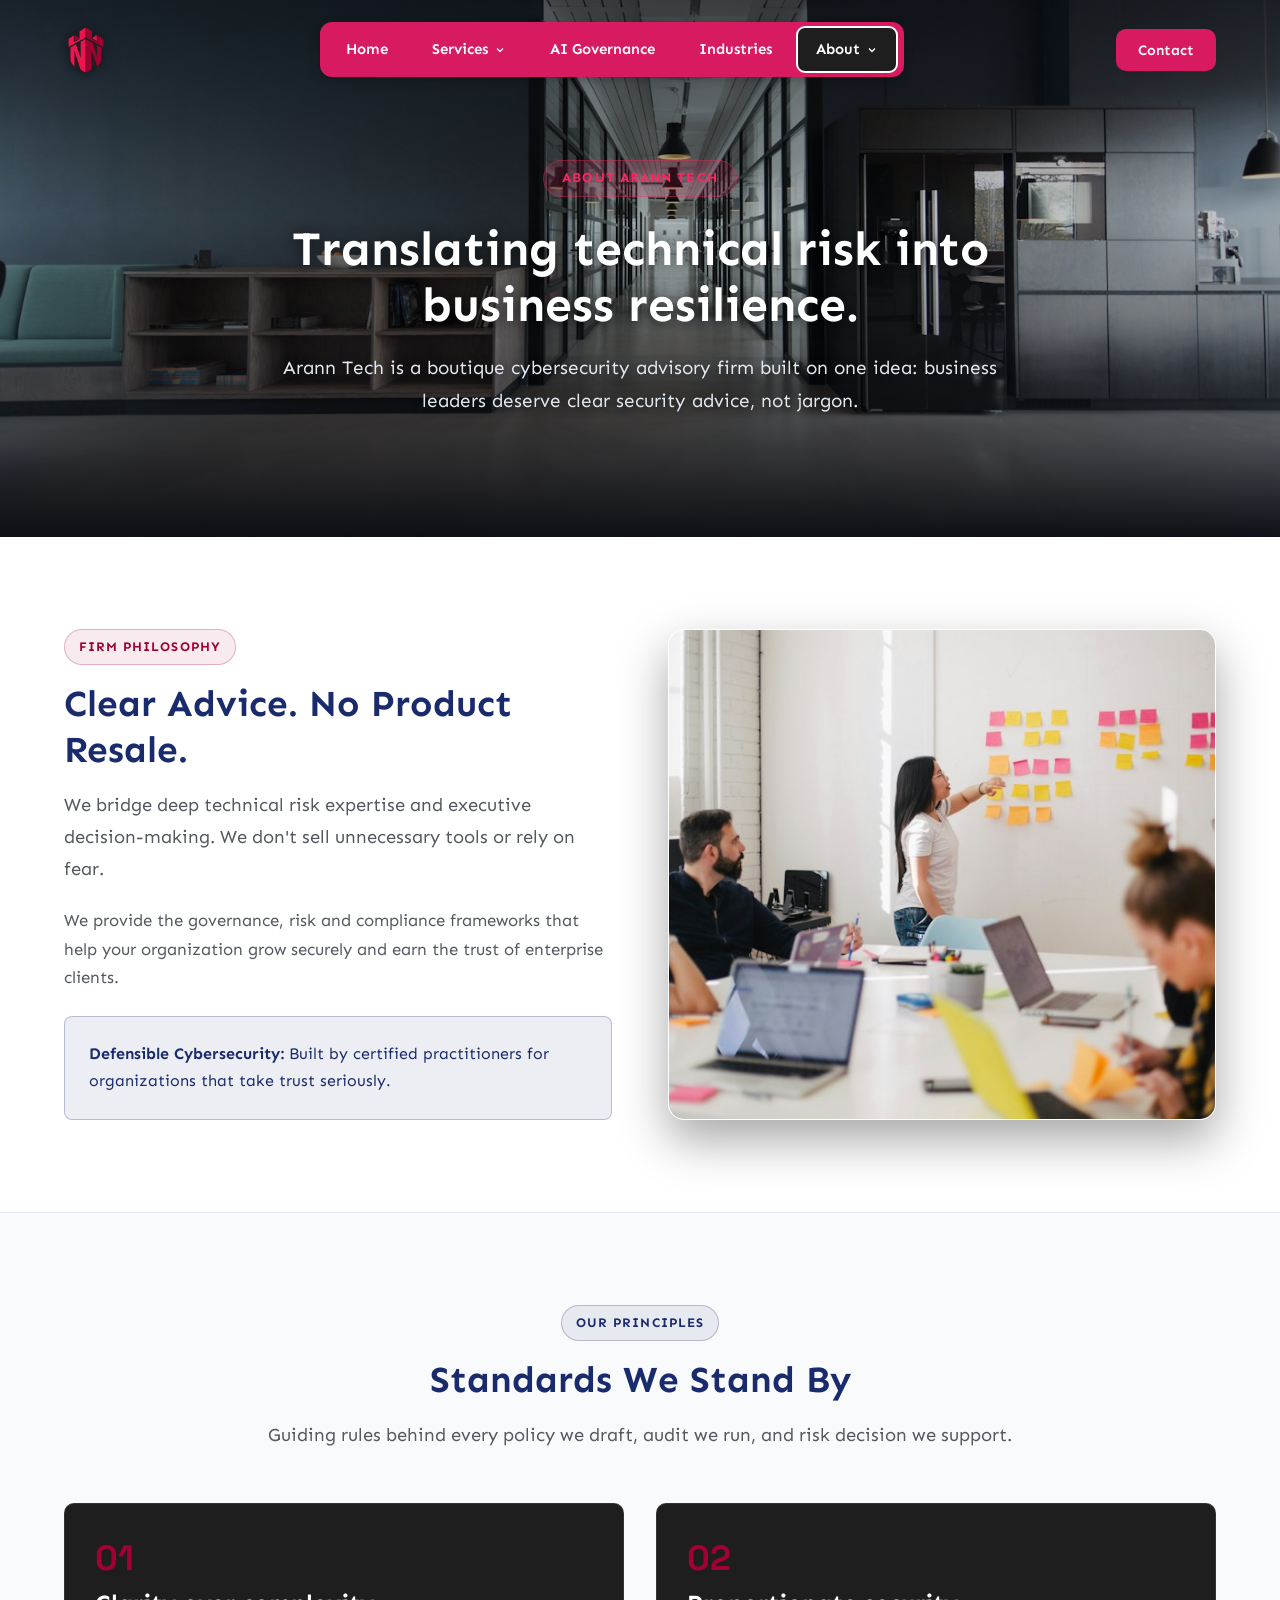
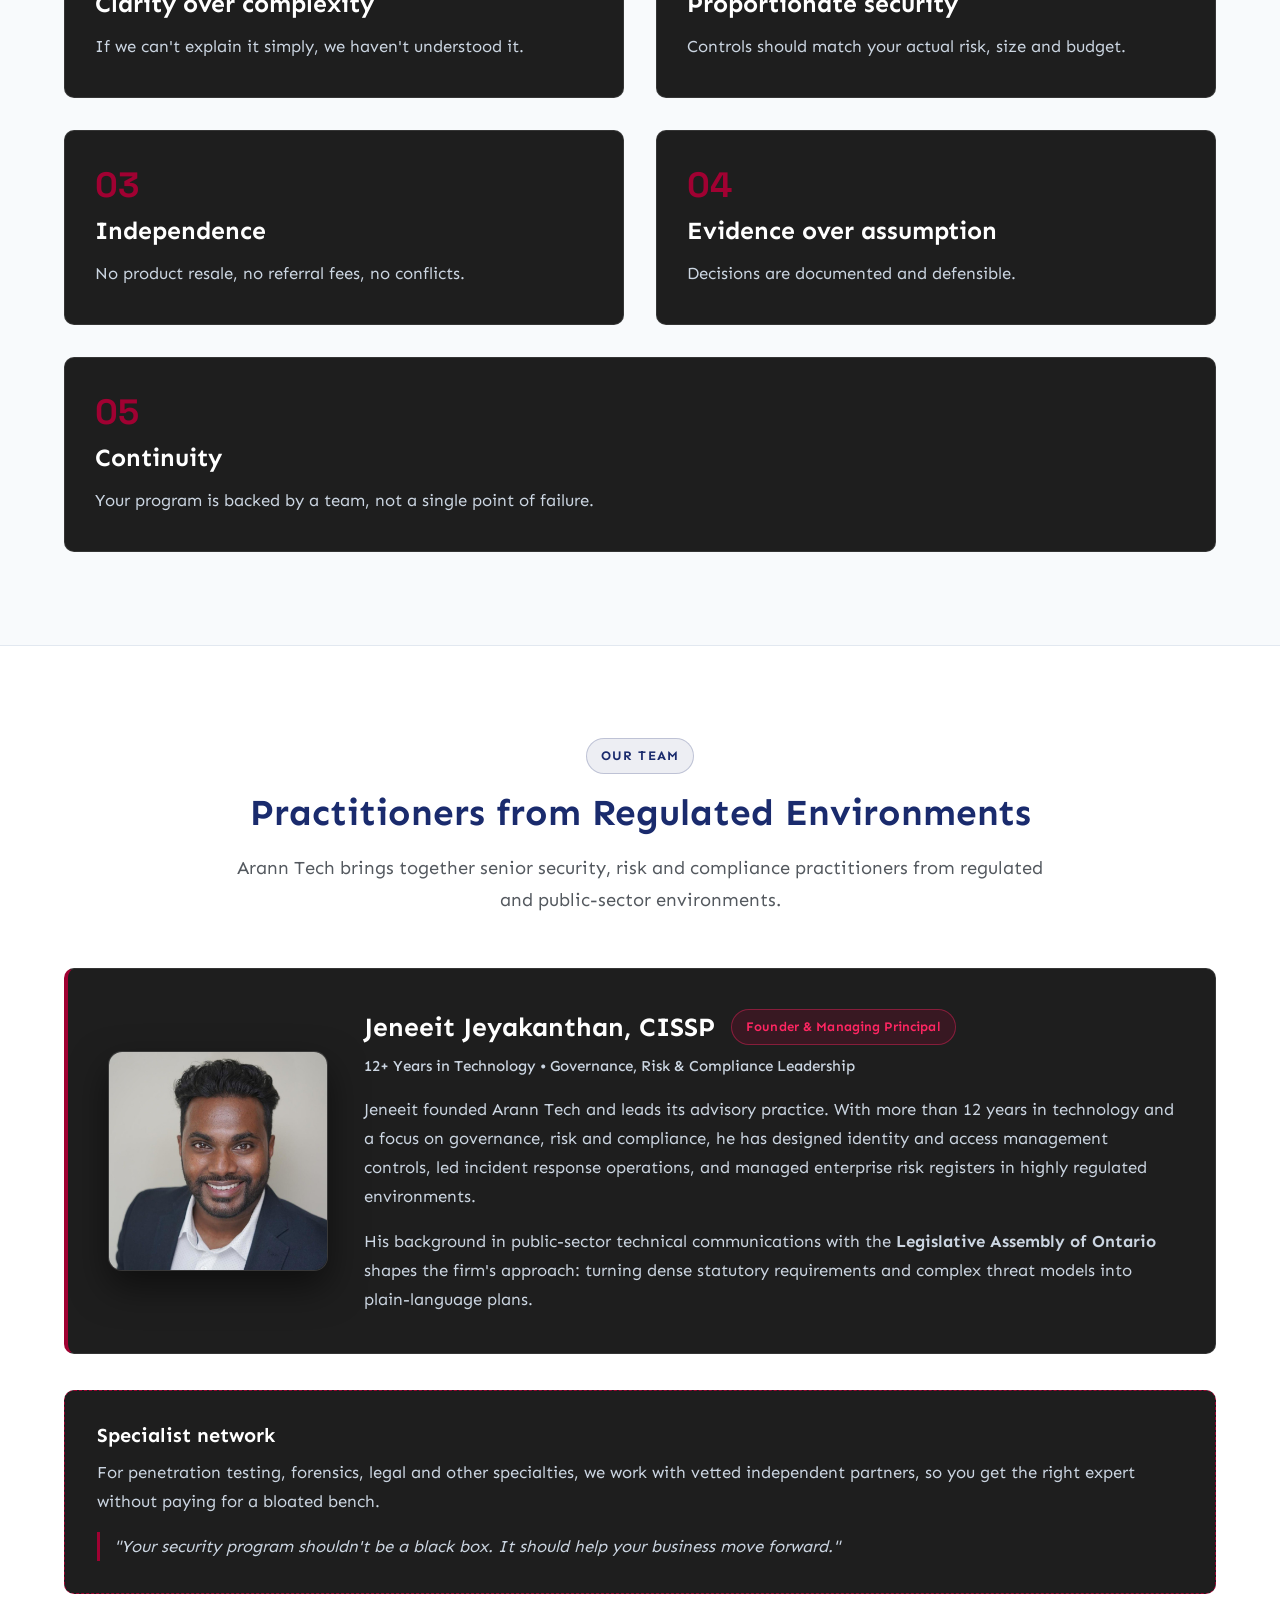
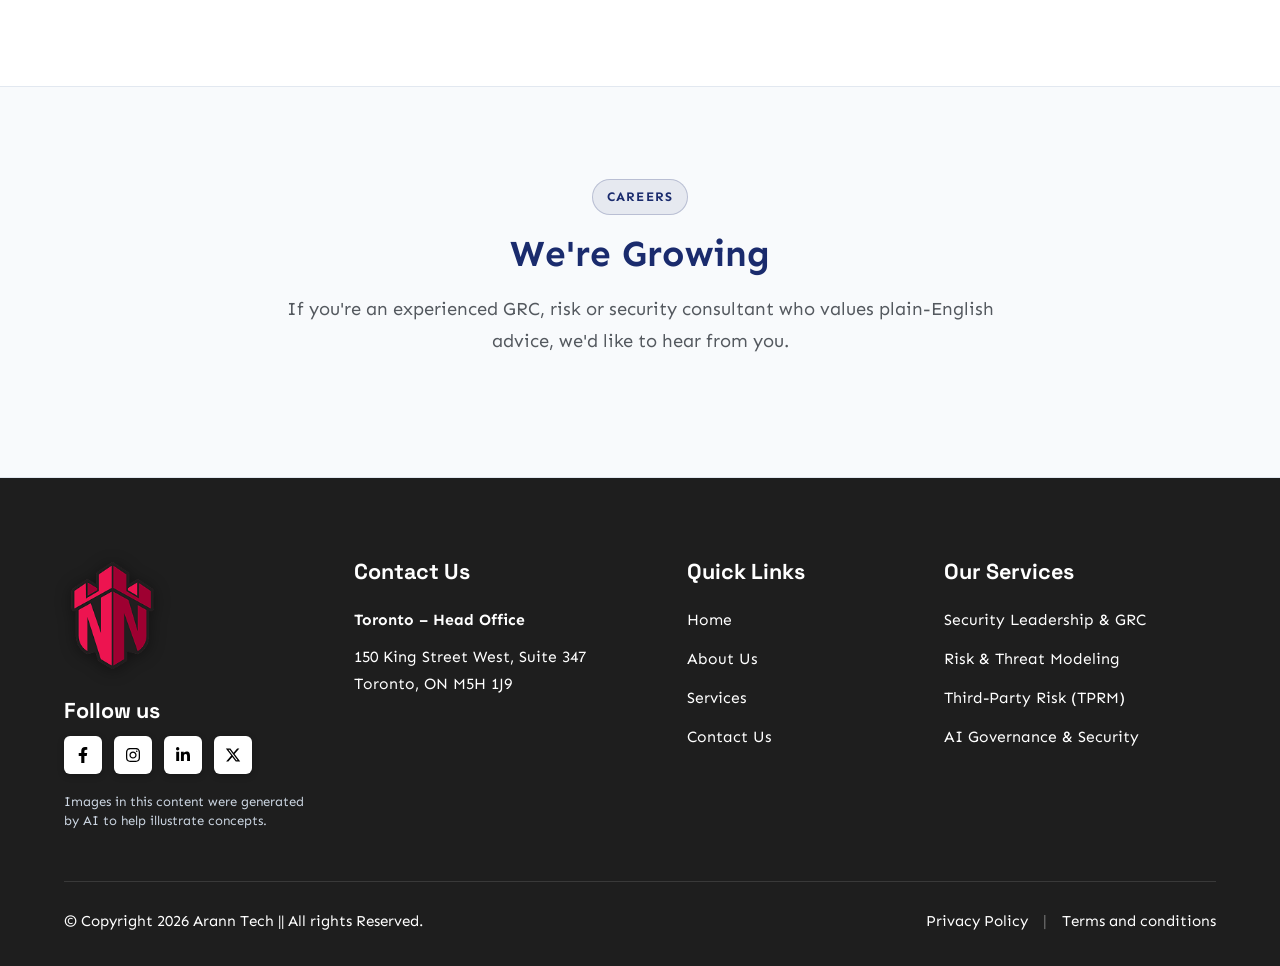
==== commit 0218d7f4: "Version 4.0" ====
--- a/about.html
+++ b/about.html
@@ -232,6 +232,7 @@
                 <svg width="16" height="16" viewBox="0 0 512 512" fill="currentColor"><path d="M389.2 48h70.6L305.6 224.2 487 464H345L233.7 318.6 106.5 464H35.8L200.7 275.5 26.8 48H172.4L272.9 180.9 389.2 48zM364.4 421.8h39.1L151.1 88h-42L364.4 421.8z"/></svg>
               </a>
             </div>
+            <p class="footer-ai-disclaimer">Images in this content were generated by AI to help illustrate concepts.</p>
           </div>
         </div>
 
@@ -278,7 +279,7 @@
       <!-- Bottom Copyright & Legal Links -->
       <div class="footer-bottom-row">
         <div class="footer-copyright-text">
-          <p>&copy; Copyright 2025 Arann Tech || All rights Reserved.</p>
+          <p>&copy; Copyright 2026 Arann Tech || All rights Reserved.</p>
         </div>
         <div class="footer-legal-links">
           <a href="contact.html">Privacy Policy</a>
--- a/styles.css
+++ b/styles.css
@@ -530,10 +530,23 @@
   background-image: none;
 }
 
-/* Mobile & Tablet (< 1024px): Display static high-res Earth globe fallback */
+/* Mobile & Tablet (<= 1024px): Display static high-res Earth globe fallback with matched dark tone */
 @media (max-width: 1024px) {
   .hero-header-wrapper.hero-home {
-    background-image: url('hero-home.jpg');
+    background-image: url('hero-home.jpg') !important;
+    background-position: center center !important;
+    background-size: cover !important;
+    background-repeat: no-repeat !important;
+  }
+
+  /* Matching premium dark tone overlay for mobile (subtle, elegant dark tone) */
+  .hero-header-wrapper.hero-home::before {
+    background: linear-gradient(180deg, 
+      rgba(8, 11, 17, 0.78) 0%, 
+      rgba(8, 11, 17, 0.45) 40%, 
+      rgba(8, 11, 17, 0.70) 75%, 
+      rgba(8, 11, 17, 0.98) 100%
+    ) !important;
   }
 }
 
@@ -2224,6 +2237,15 @@
   font-family: 'Sen', sans-serif;
   font-size: 0.95rem;
   margin: 0;
+}
+
+.footer-ai-disclaimer {
+  color: #94A3B8 !important;
+  font-family: 'Sen', sans-serif;
+  font-size: 0.82rem !important;
+  line-height: 1.45;
+  margin: 6px 0 0 0 !important;
+  max-width: 280px;
 }
 
 .footer-legal-links a {
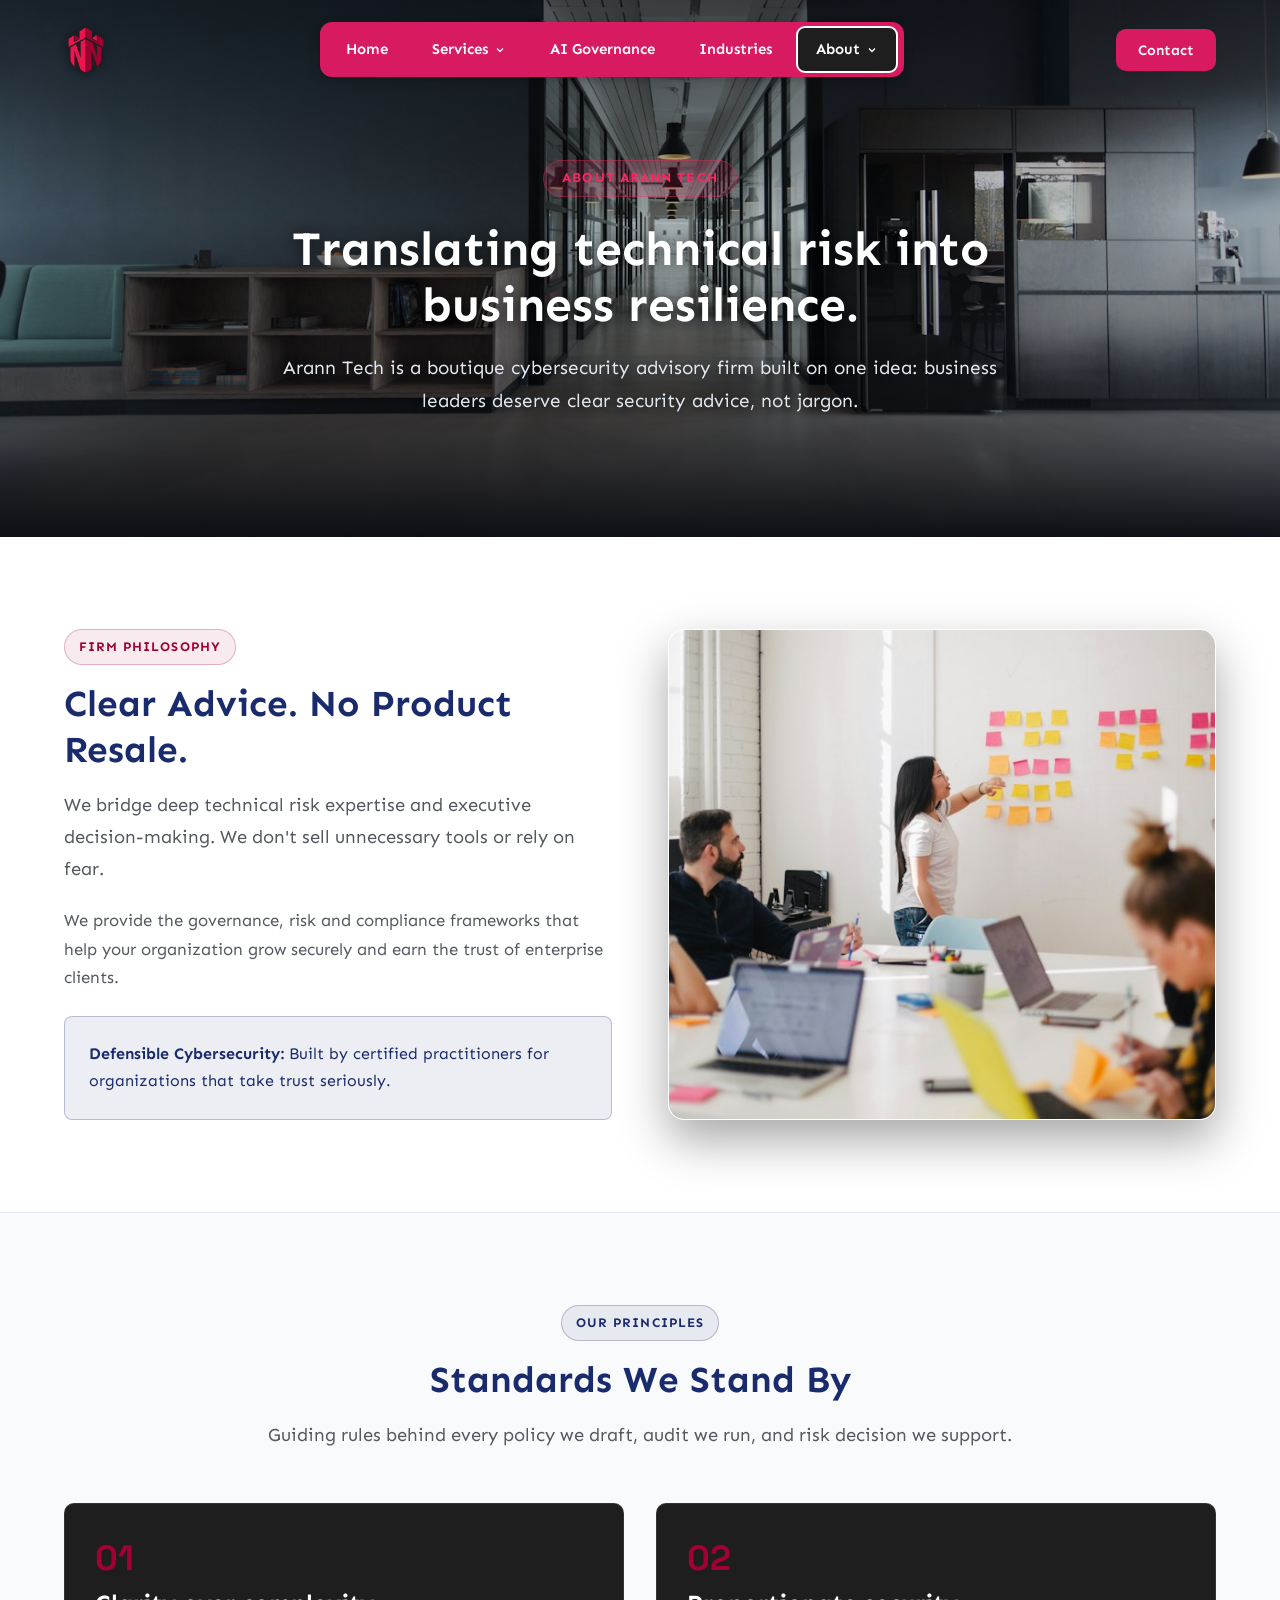
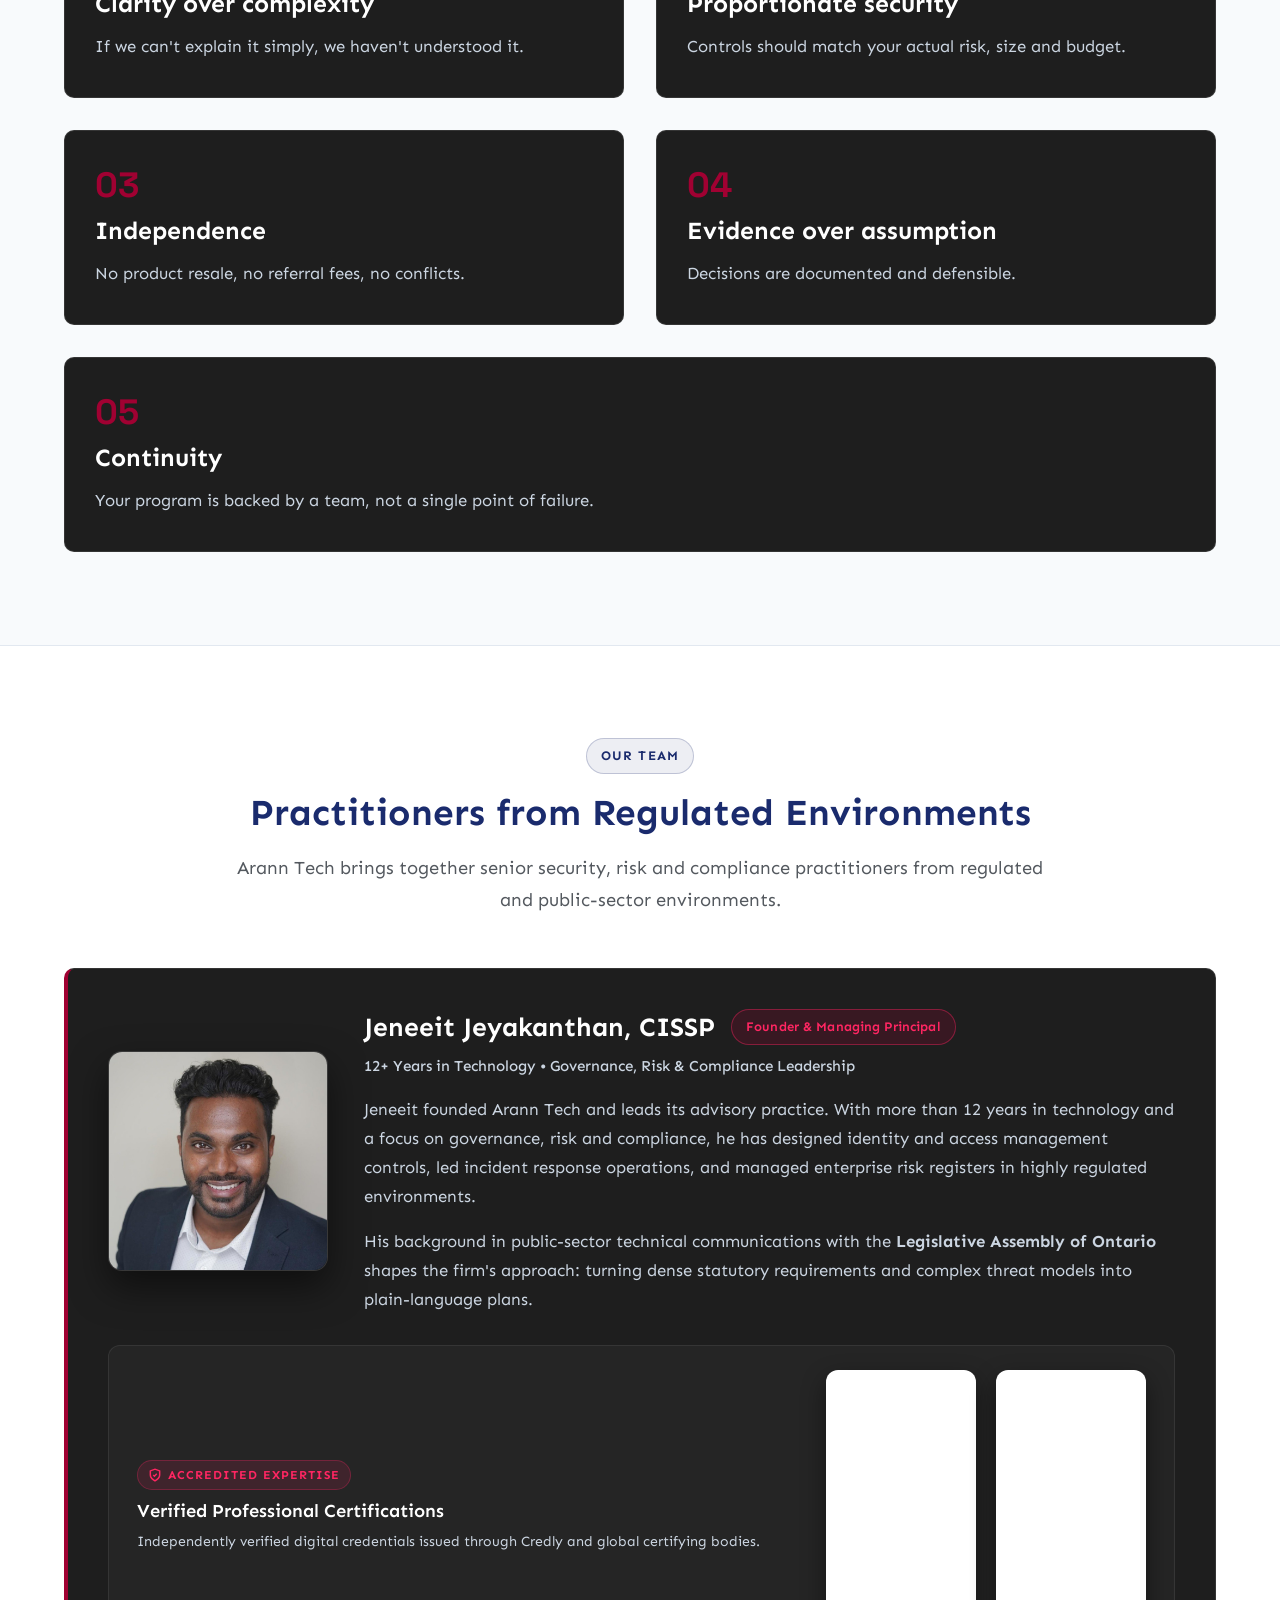
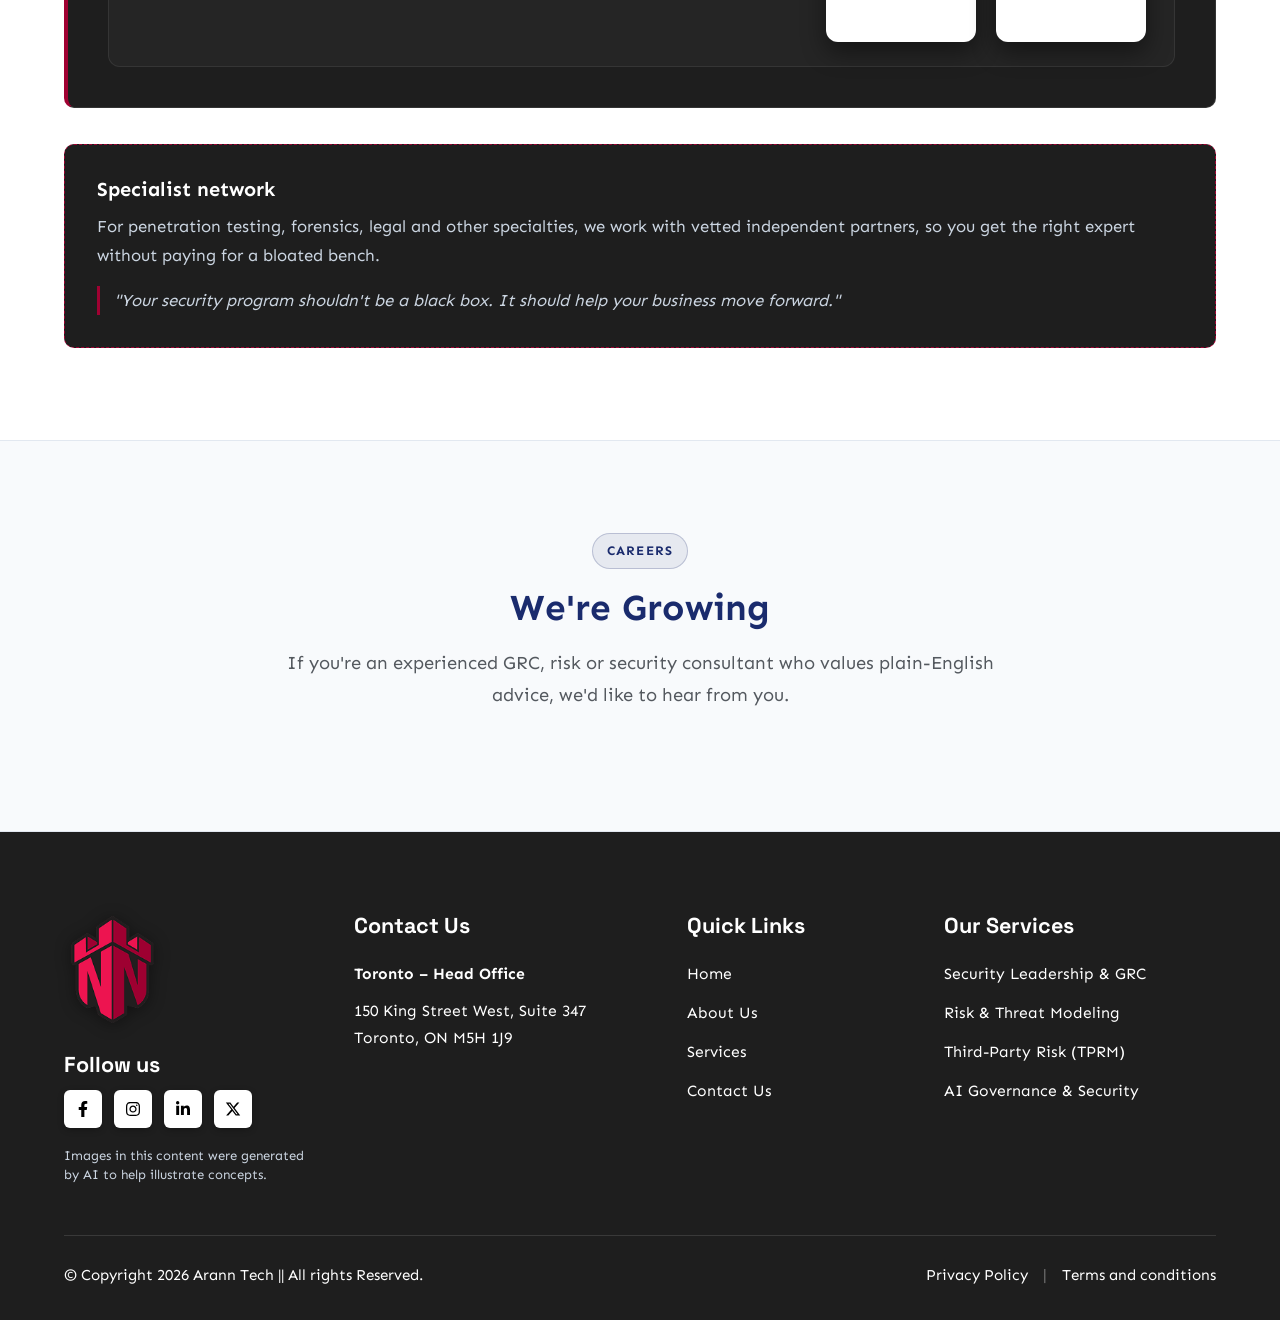
==== commit 34cfc456: "Version 5.0" ====
--- a/about.html
+++ b/about.html
@@ -177,7 +177,34 @@
             </p>
           </div>
         </div>
-      </div>
+
+        <!-- Verified Credly Accreditations Showcase -->
+        <div class="founder-credentials-bar">
+          <div class="credentials-info-col">
+            <div class="credentials-tag">
+              <svg width="14" height="14" viewBox="0 0 24 24" fill="none" stroke="currentColor" stroke-width="2.5">
+                <path d="M12 22s8-4 8-10V5l-8-3-8 3v7c0 6 8 10 8 10z"/>
+                <polyline points="9 12 11 14 15 10"/>
+              </svg>
+              <span>Accredited Expertise</span>
+            </div>
+            <h4 class="credentials-title">Verified Professional Certifications</h4>
+            <p class="credentials-desc">
+              Independently verified digital credentials issued through Credly and global certifying bodies.
+            </p>
+          </div>
+
+          <div class="credentials-badges-group">
+            <div class="credly-badge-frame">
+              <div data-iframe-width="150" data-iframe-height="270" data-share-badge-id="9731abb7-6611-45f7-8deb-beb3590ef95b" data-share-badge-host="https://www.credly.com"></div>
+            </div>
+            <div class="credly-badge-frame">
+              <div data-iframe-width="150" data-iframe-height="270" data-share-badge-id="1d96222d-495e-47fa-80e8-d7d3d9bfebe4" data-share-badge-host="https://www.credly.com"></div>
+            </div>
+          </div>
+        </div>
+      </div>
+      <script type="text/javascript" async src="https://cdn.credly.com/assets/utilities/embed.js"></script>
 
       <!-- Specialist Network Box (from PDF) -->
       <div class="card-dark" style="border: 1px dashed var(--color-accent); padding: 32px;">
--- a/styles.css
+++ b/styles.css
@@ -120,6 +120,8 @@
 }
 
 img {
+  max-width: 100%;
+  height: auto;
   display: block;
 }
 
@@ -551,11 +553,11 @@
 }
 
 .hero-header-wrapper.hero-services {
-  background-image: url('hero-services.jpg');
+  background-image: url('service-hero.jpg');
 }
 
 .hero-header-wrapper.hero-ai {
-  background-image: url('hero-ai.jpg');
+  background-image: url('ai-goverance-hero.jpg');
 }
 
 .hero-header-wrapper.hero-industries {
@@ -1142,16 +1144,18 @@
   overflow: hidden;
   box-shadow: 0 20px 48px rgba(0, 0, 0, 0.35);
   border: 1px solid rgba(255, 255, 255, 0.12);
+  width: 100%;
+  max-width: 100%;
   height: 100%;
   min-height: 480px;
-  display: flex;
+  display: block;
+  box-sizing: border-box;
 }
 
 .visual-img-box img {
   width: 100%;
+  max-width: 100%;
   height: 100%;
-  min-height: 100%;
-  max-height: none;
   display: block;
   object-fit: cover;
   object-position: center;
@@ -1311,6 +1315,98 @@
   flex-direction: column;
 }
 
+/* ==========================================================================
+   Founder Profile & Credly Badges Showcase
+   ========================================================================== */
+.founder-credentials-bar {
+  margin-top: 32px;
+  padding-top: 24px;
+  border-top: 1px solid rgba(255, 255, 255, 0.1);
+  display: flex;
+  align-items: center;
+  justify-content: space-between;
+  gap: 28px;
+  background: rgba(255, 255, 255, 0.03);
+  border-radius: 12px;
+  padding: 24px 28px;
+  border: 1px solid rgba(255, 255, 255, 0.08);
+}
+
+.credentials-info-col {
+  flex: 1;
+  min-width: 0;
+}
+
+.credentials-tag {
+  display: inline-flex;
+  align-items: center;
+  gap: 6px;
+  font-size: 0.76rem;
+  font-weight: 700;
+  text-transform: uppercase;
+  letter-spacing: 0.08em;
+  color: var(--color-accent-pink);
+  background: rgba(255, 38, 98, 0.12);
+  border: 1px solid rgba(255, 38, 98, 0.28);
+  padding: 4px 10px;
+  border-radius: var(--radius-full);
+  margin-bottom: 10px;
+}
+
+.credentials-title {
+  font-size: 1.15rem;
+  color: #FFFFFF;
+  margin: 0 0 8px 0;
+  font-family: var(--font-heading);
+  font-weight: 600;
+}
+
+.credentials-desc {
+  font-size: 0.88rem;
+  color: #94A3B8;
+  margin: 0;
+  line-height: 1.55;
+}
+
+.credentials-badges-group {
+  display: flex;
+  gap: 20px;
+  align-items: center;
+  flex-shrink: 0;
+}
+
+.credly-badge-frame {
+  width: 150px;
+  min-height: 270px;
+  border-radius: 12px;
+  overflow: hidden;
+  box-shadow: 0 10px 24px rgba(0, 0, 0, 0.45);
+  border: 1px solid rgba(255, 255, 255, 0.14);
+  background-color: #FFFFFF;
+  transition: transform 0.25s ease, box-shadow 0.25s ease;
+  display: flex;
+  align-items: center;
+  justify-content: center;
+}
+
+.credly-badge-frame:hover {
+  transform: translateY(-4px);
+  box-shadow: 0 16px 36px rgba(0, 0, 0, 0.6), 0 0 0 1px var(--color-accent);
+}
+
+.credly-badge-frame div[data-share-badge-id] {
+  width: 150px !important;
+  height: 270px !important;
+  display: block;
+}
+
+.credly-badge-frame iframe {
+  border: none !important;
+  display: block;
+  width: 150px !important;
+  height: 270px !important;
+}
+
 /* Highlight Boxes Outside vs Inside */
 .highlight-box-accent {
   background-color: rgba(160, 1, 50, 0.08);
@@ -1517,12 +1613,18 @@
   overflow: hidden;
   box-shadow: 0 16px 36px rgba(0, 0, 0, 0.12);
   border: 1px solid var(--border-light);
+  width: 100%;
+  max-width: 100%;
+  height: 100%;
+  min-height: 320px;
+  display: block;
+  box-sizing: border-box;
 }
 
 .split-image-wrapper img {
   width: 100%;
+  max-width: 100%;
   height: 100%;
-
   object-fit: cover;
   display: block;
 }
@@ -1726,6 +1828,7 @@
 .table-responsive,
 .table-wrapper {
   width: 100%;
+  max-width: 100%;
   overflow-x: auto;
   -webkit-overflow-scrolling: touch;
   background-color: #FFFFFF;
@@ -1733,6 +1836,8 @@
   border: 1px solid var(--border-light);
   box-shadow: 0 4px 16px rgba(0, 0, 0, 0.04);
   margin: 20px 0;
+  display: block;
+  box-sizing: border-box;
 }
 
 .comparison-table,
@@ -2474,8 +2579,10 @@
   .grid-2col,
   .visual-split,
   .contact-grid {
-    grid-template-columns: 1fr;
+    grid-template-columns: minmax(0, 1fr) !important;
     gap: 36px;
+    width: 100%;
+    max-width: 100%;
   }
 
   .visual-split.reverse>div:first-child {
@@ -2487,8 +2594,46 @@
   }
 
   .visual-img-box {
-    min-height: 320px;
-    height: 380px;
+    width: 100%;
+    max-width: 100%;
+    height: auto !important;
+    min-height: unset !important;
+    aspect-ratio: 16 / 10;
+    overflow: hidden;
+    border-radius: 14px;
+    box-sizing: border-box;
+    display: block;
+  }
+
+  .visual-img-box img {
+    width: 100%;
+    max-width: 100%;
+    height: 100%;
+    min-height: unset !important;
+    max-height: none !important;
+    object-fit: cover;
+    object-position: center;
+    display: block;
+  }
+
+  .split-image-wrapper {
+    width: 100%;
+    max-width: 100%;
+    height: auto !important;
+    min-height: unset !important;
+    aspect-ratio: 16 / 10;
+    overflow: hidden;
+    border-radius: var(--radius-card);
+    box-sizing: border-box;
+    display: block;
+  }
+
+  .split-image-wrapper img {
+    width: 100%;
+    max-width: 100%;
+    height: 100%;
+    object-fit: cover;
+    display: block;
   }
 
   .why-grid-top,
@@ -2511,6 +2656,25 @@
   .founder-img-box {
     max-width: 200px;
     margin: 0 auto;
+  }
+
+  .founder-credentials-bar {
+    flex-direction: column;
+    text-align: center;
+    gap: 24px;
+    padding: 24px 20px;
+  }
+
+  .credentials-tag {
+    margin-left: auto;
+    margin-right: auto;
+  }
+
+  .credentials-badges-group {
+    justify-content: center;
+    flex-wrap: wrap;
+    gap: 16px;
+    width: 100%;
   }
 
   .footer-main-row,
@@ -2568,13 +2732,11 @@
     padding: 24px 20px;
   }
 
-  .visual-img-box {
-    min-height: 280px;
-    height: 320px;
-  }
-
-  .split-image-wrapper {
-    min-height: 240px;
+  .contact-img-box {
+    width: 100%;
+    max-width: 100%;
+    height: auto !important;
+    aspect-ratio: 16 / 10;
   }
 }
 
@@ -2586,11 +2748,6 @@
 
   .subpage-banner {
     padding: 130px 0 60px 0;
-  }
-
-  .visual-img-box {
-    min-height: 240px;
-    height: 280px;
   }
 
   .hero-trust-row {
@@ -2733,8 +2890,24 @@
     border-radius: 10px;
   }
 
-  .contact-img-box {
-    height: 200px;
+  .practice-card-img {
+    height: 180px;
+  }
+
+  .founder-img-box {
+    max-width: 180px;
+    margin: 0 auto 16px auto;
+  }
+
+  .founder-credentials-bar {
+    padding: 20px 14px;
+    margin-top: 24px;
+  }
+
+  .credentials-badges-group {
+    flex-direction: column;
+    align-items: center;
+    gap: 14px;
   }
 
   .tags-wrapper {
@@ -2787,4 +2960,12 @@
     padding: 12px 16px;
     font-size: 0.92rem;
   }
+
+  .practice-card-img {
+    height: 160px;
+  }
+
+  .founder-img-box {
+    max-width: 150px;
+  }
 }
